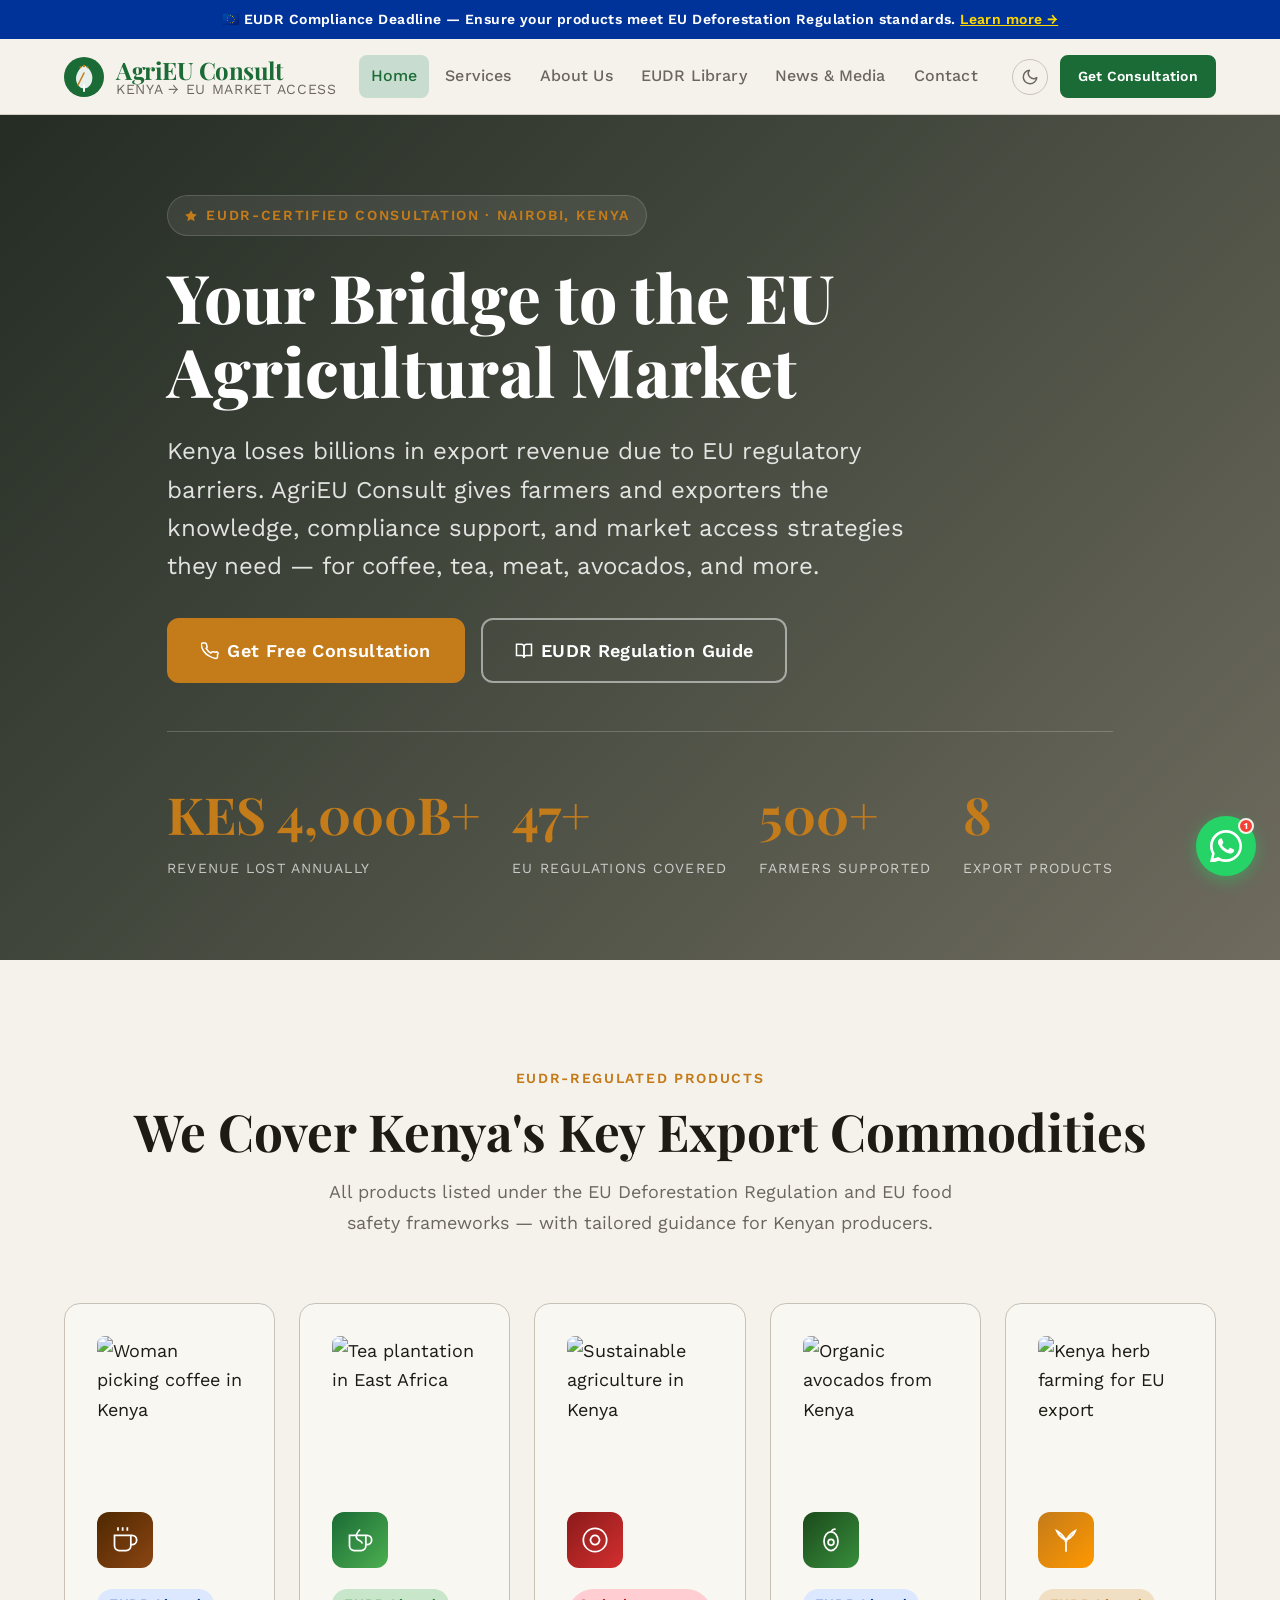
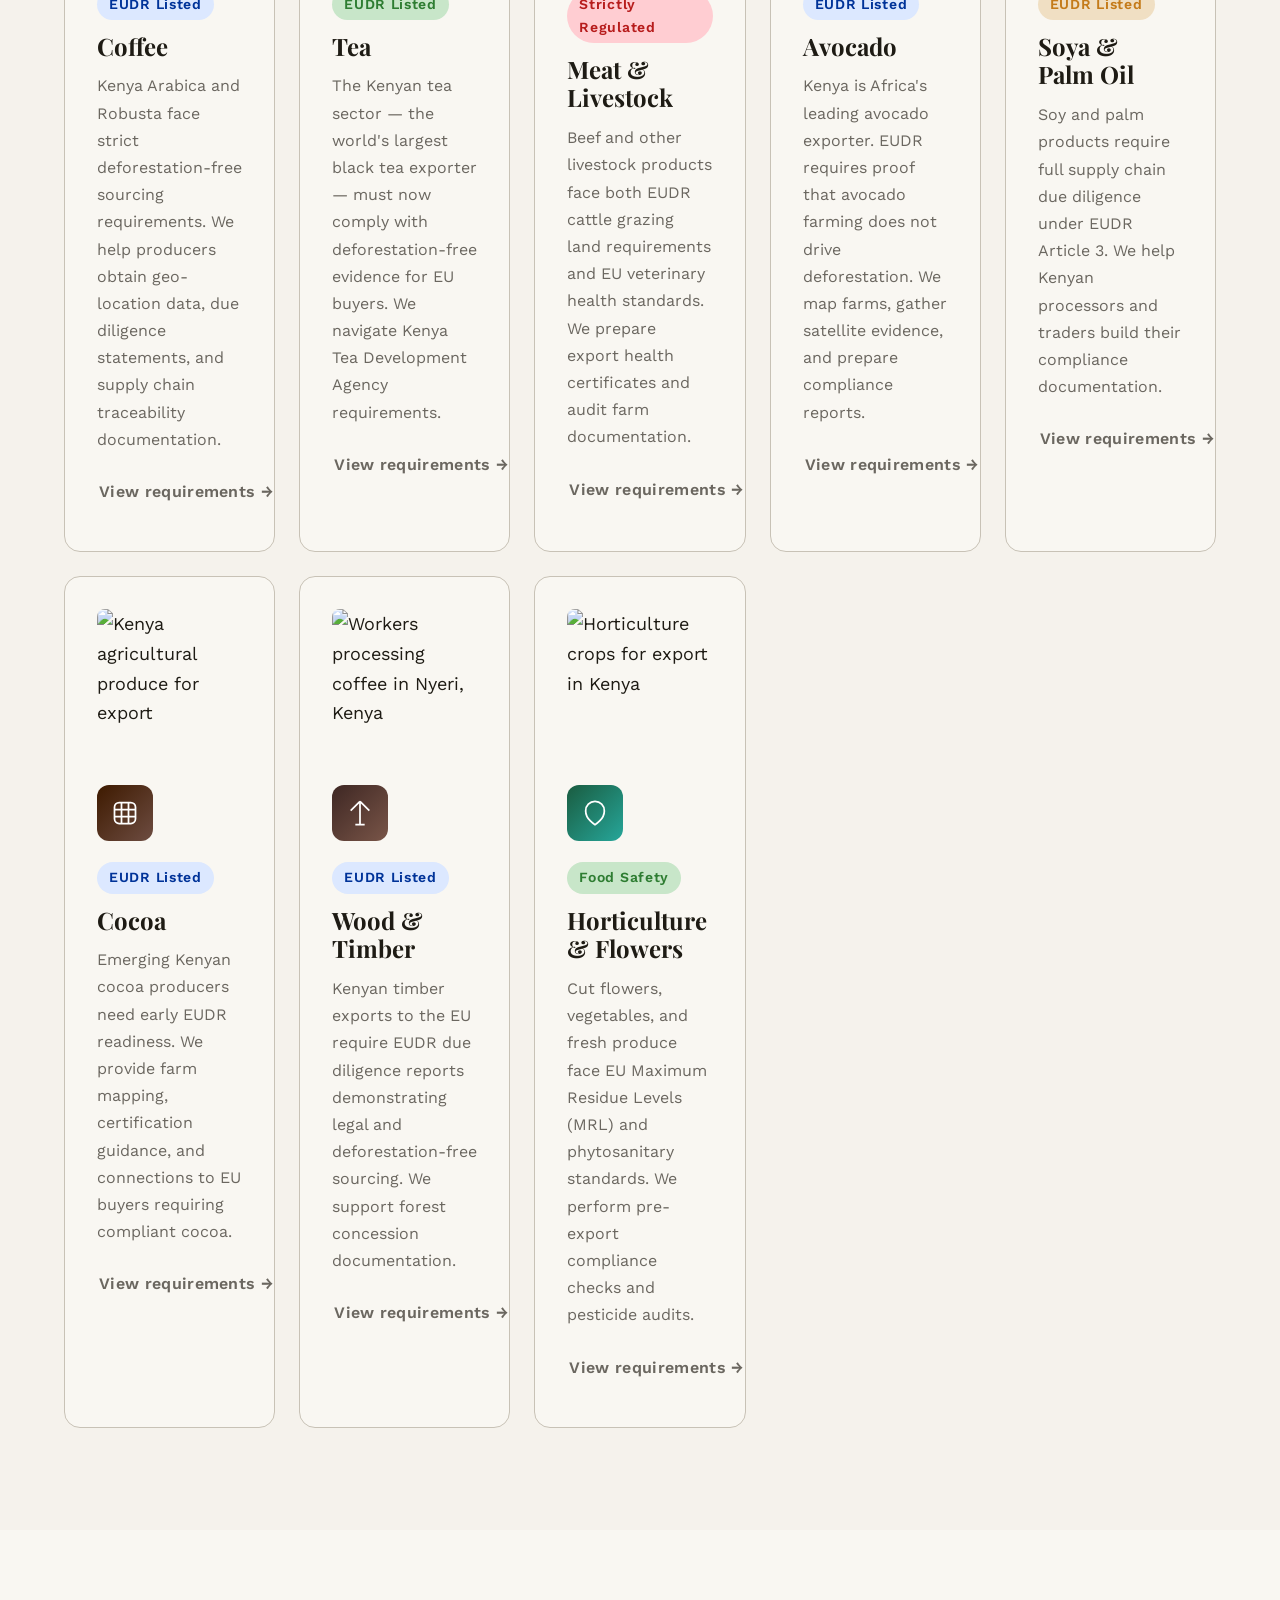
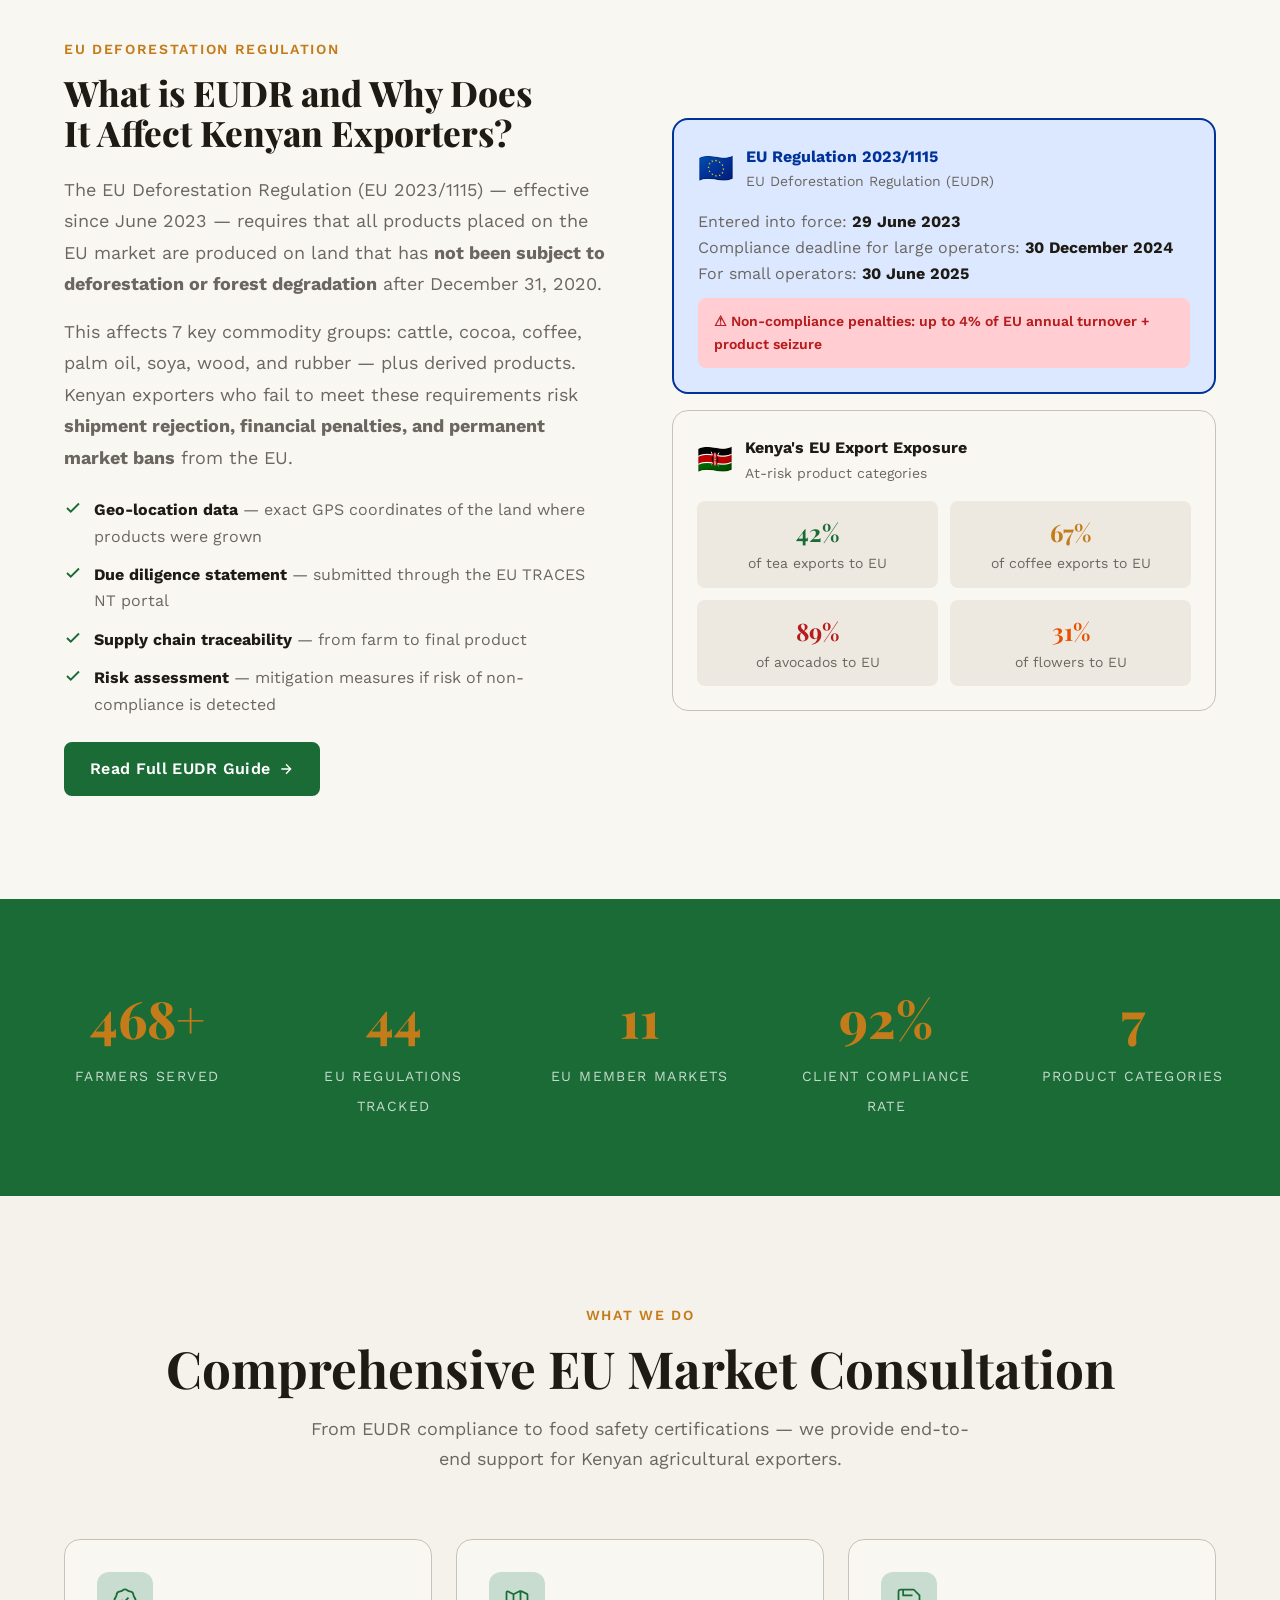
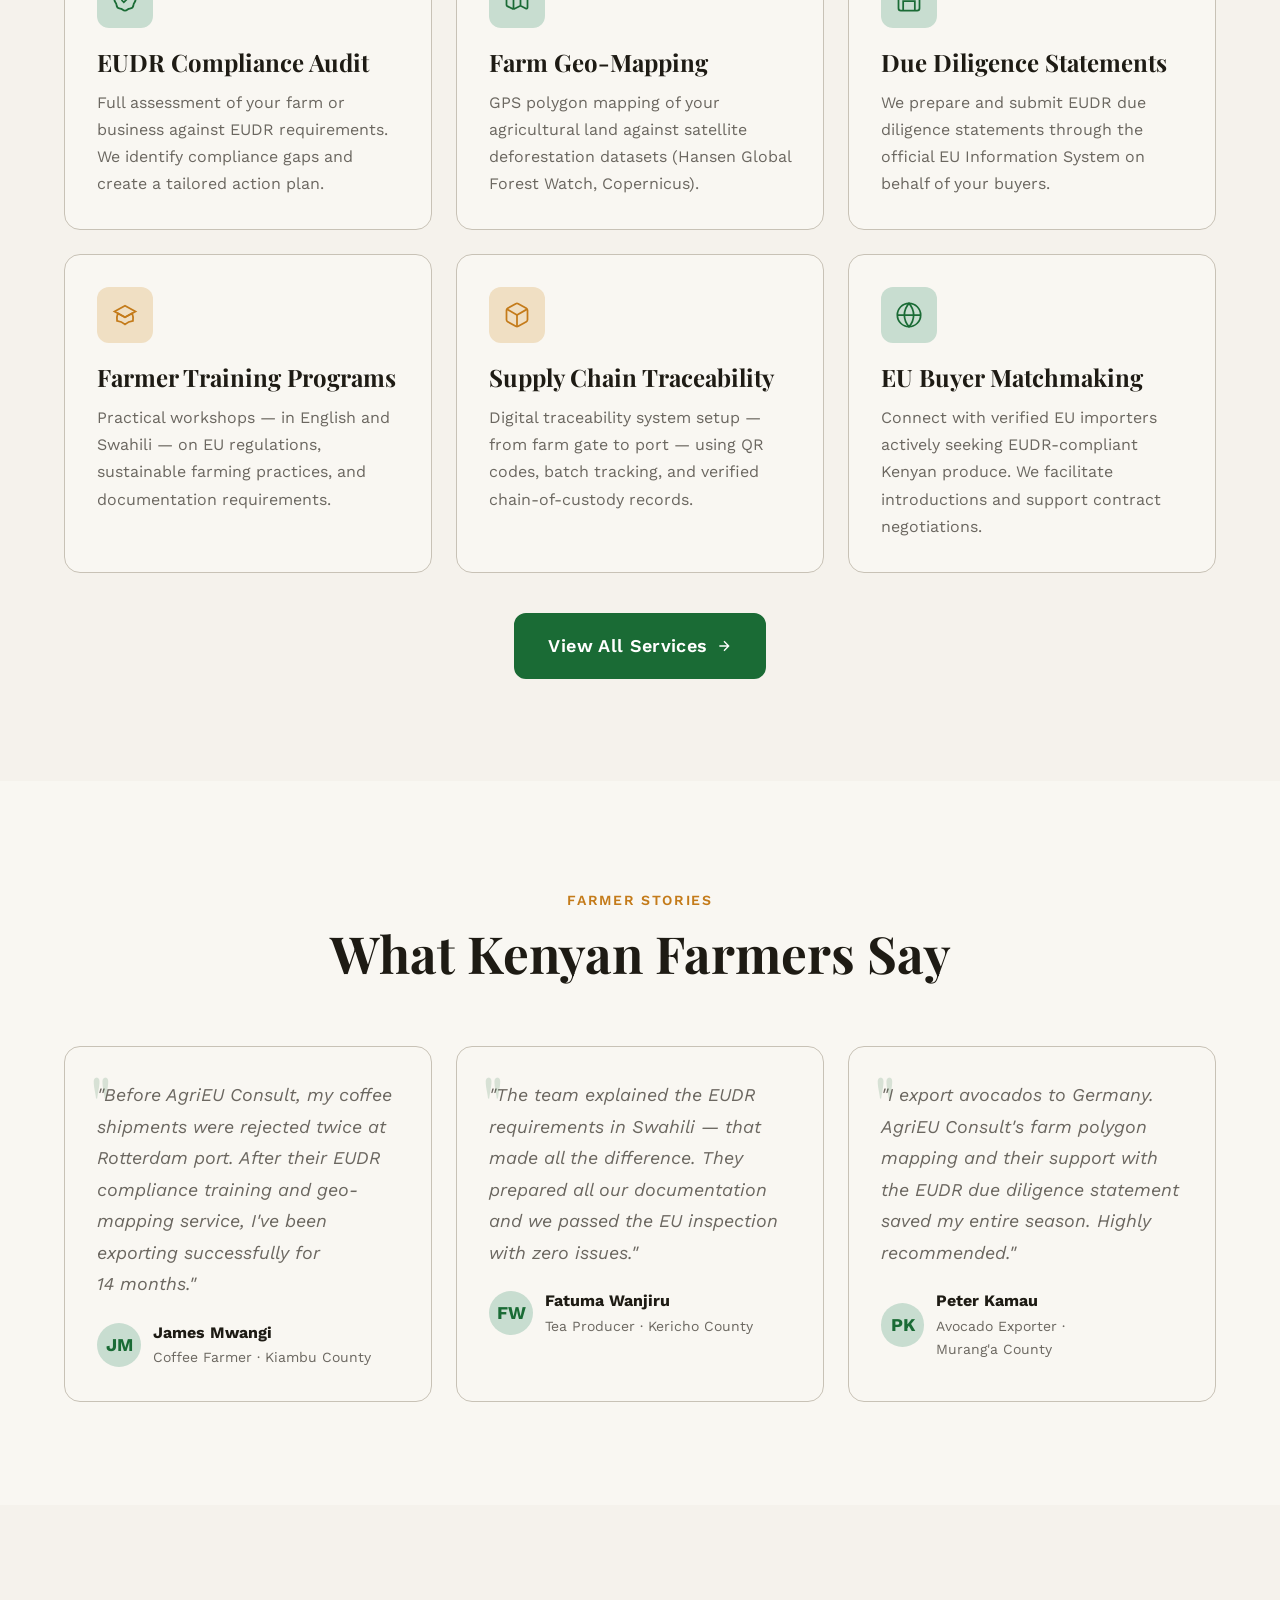
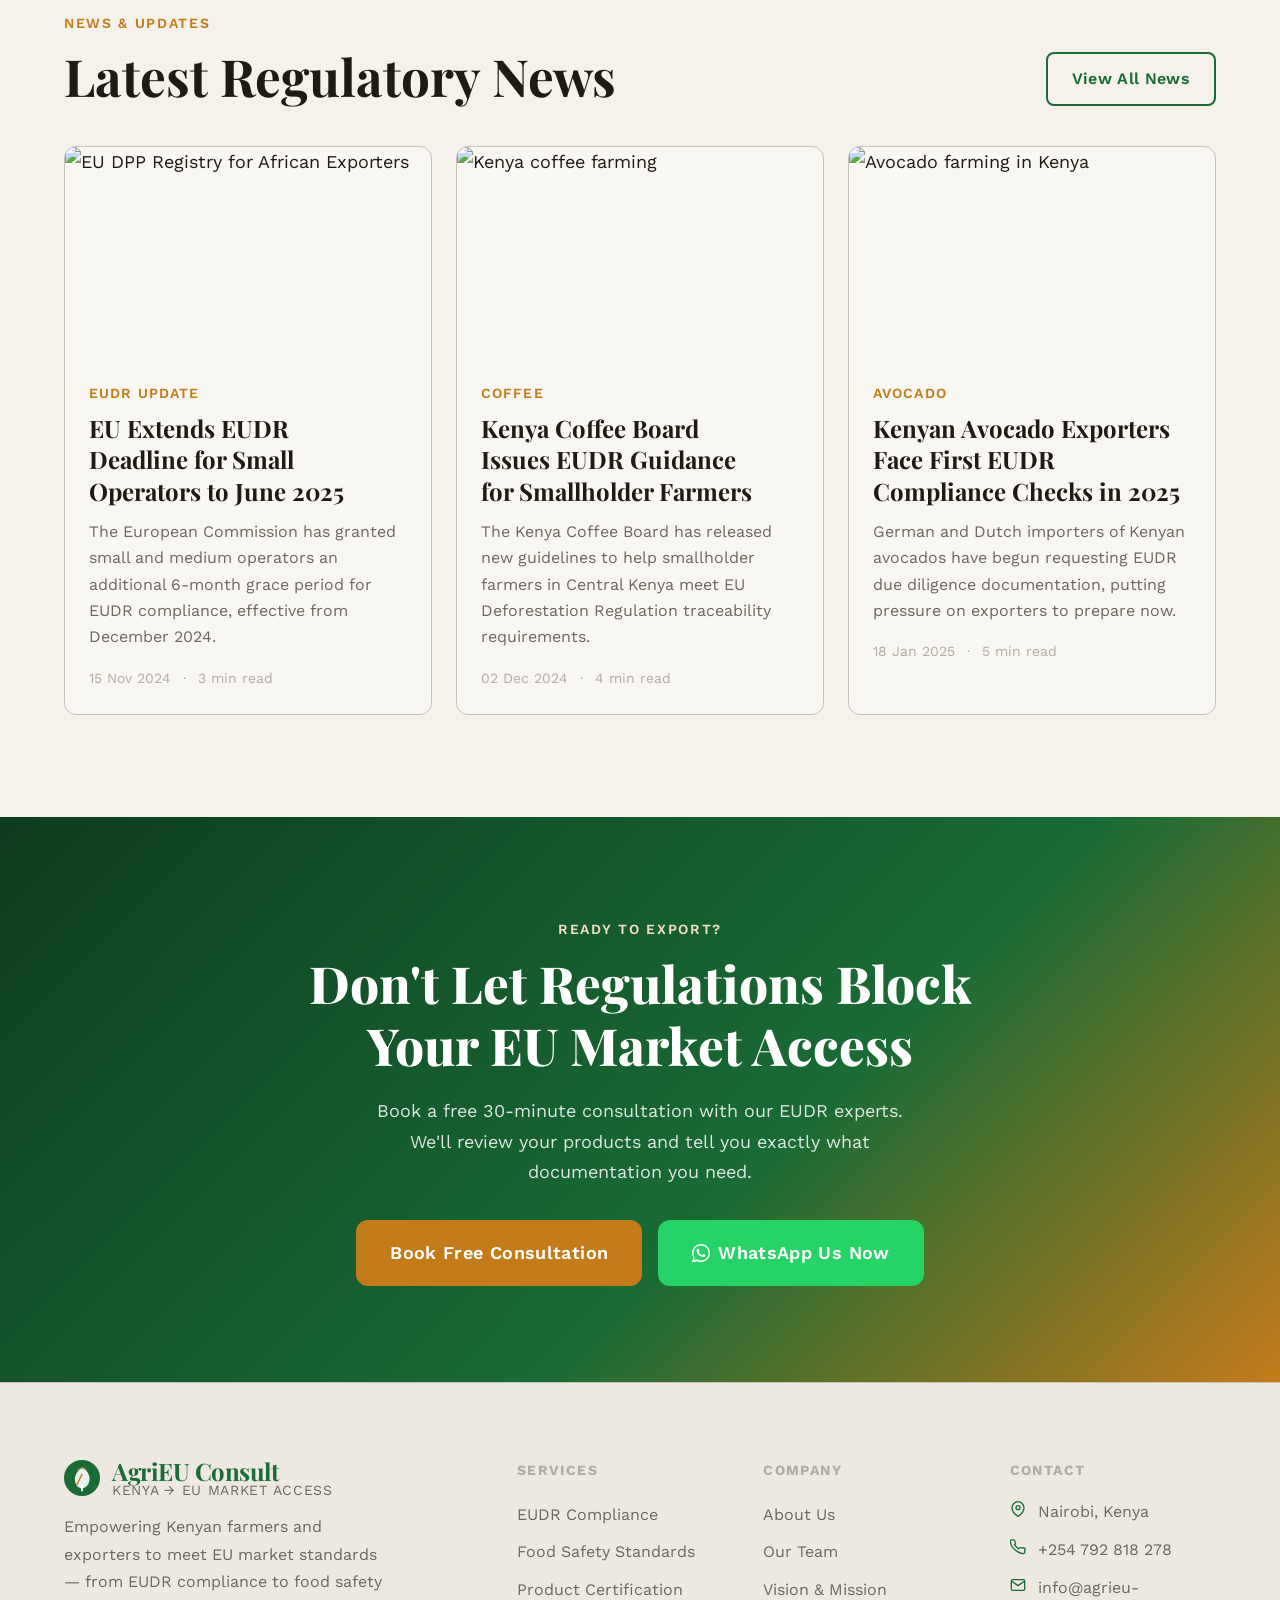
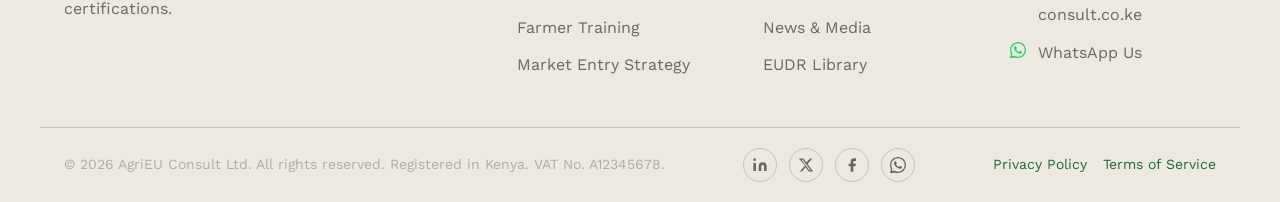
==== AgriEU Consult/index.html @ a5b5b964 "Add files via upload" ====
<!DOCTYPE html>
<!--
  ============================================================
  index.html — AgriEU Consult Homepage
  ============================================================
  Page Sections:
    1. Hero — full-bleed with stats overlay
    2. Trusted By — partner/institution logos
    3. Why AgriEU — 3-col problem/solution intro
    4. Services Overview — 6-card grid
    5. EUDR Spotlight — split section
    6. Impact Stats Banner
    7. Featured Products — Coffee, Tea, Meat, Avocado
    8. Testimonials — farmer quotes
    9. Latest News
   10. CTA Banner — Get Consultation

  Maintenance:
    - Navigation/footer injected by js/nav.js
    - Styling via css/tokens.css, css/base.css, css/components.css
    - Interactions via js/main.js
  ============================================================
-->
<html lang="en">
<head>
  <meta charset="UTF-8"/>
  <meta name="viewport" content="width=device-width, initial-scale=1.0"/>
  <title>AgriEU Consult — Kenya EU Market Access & EUDR Compliance</title>

  <!-- SEO Meta -->
  <meta name="description"
    content="AgriEU Consult helps Kenyan farmers and exporters access the EU market by navigating EUDR regulations, food safety standards, and product certification for coffee, tea, meat, and more."/>
  <meta name="keywords"
    content="EUDR compliance Kenya, EU market access farmers, Kenya coffee export EU, deforestation regulation Kenya, agricultural export consultation"/>

  <!-- Open Graph -->
  <meta property="og:title" content="AgriEU Consult — Kenya EU Market Access"/>
  <meta property="og:description"
    content="Expert consultation for Kenyan farmers on EU Deforestation Regulation (EUDR), food safety, and market entry."/>
  <meta property="og:type" content="website"/>
  <meta property="og:url" content="https://www.agrieu-consult.co.ke/"/>

  <!-- Favicon (inline SVG favicon) -->
  <link rel="icon" href="data:image/svg+xml,<svg xmlns='http://www.w3.org/2000/svg' viewBox='0 0 40 40'><circle cx='20' cy='20' r='20' fill='%231a6b35'/><path d='M20 8 C12 14 10 22 14 28 C18 34 26 32 28 24 C30 16 24 10 20 8Z' fill='white'/></svg>"/>

  <!-- Preconnect to font servers -->
  <link rel="preconnect" href="https://fonts.googleapis.com"/>
  <link rel="preconnect" href="https://fonts.gstatic.com" crossorigin/>

  <!-- Fonts: Playfair Display (display) + Work Sans (body) -->
  <link href="https://fonts.googleapis.com/css2?family=Playfair+Display:ital,wght@0,600;0,700;0,800;1,600&family=Work+Sans:wght@300;400;500;600;700&display=swap" rel="stylesheet"/>

  <!-- Stylesheets -->
  <link rel="stylesheet" href="css/tokens.css"/>
  <link rel="stylesheet" href="css/base.css"/>
  <link rel="stylesheet" href="css/components.css"/>

  <!-- JSON-LD Structured Data -->
  <script type="application/ld+json">
  {
    "@context": "https://schema.org",
    "@type": "Organization",
    "name": "AgriEU Consult",
    "description": "Market consultation for Kenyan farmers exporting to the EU",
    "url": "https://www.agrieu-consult.co.ke",
    "telephone": "+254792818278",
    "address": { "@type": "PostalAddress", "addressLocality": "Nairobi", "addressCountry": "KE" },
    "sameAs": ["https://wa.me/254792818278"]
  }
  </script>

  <!-- nav.js runs first to inject shared navigation -->
  <script src="js/nav.js" defer></script>
  <script src="js/main.js" defer></script>
</head>

<body>
  <!--
    NOTE: The <header>, footer, and WhatsApp widget
    are injected by js/nav.js at runtime.
    All page-specific content is between here and <script data-pplx-inline-edit>
(function () {
  if (window === window.top) return;

  const allowedParentOrigins = ["https://www.perplexity.ai","https://perplexity.ai","https://testing.perplexity.ai","https://staging.perplexity.ai","https://*.preview.i.perplexity.ai","http://localhost:3000","http://127.0.0.1:3000","http://localhost:5173","http://127.0.0.1:5173"];
  const MAX_FONT_BYTES = 500 * 1024;
  const MAX_TOTAL_FONT_BYTES = 2 * 1024 * 1024;
  let scrollForwarding = false;
  let scrollRaf = 0;
  let trustedTopOrigin = null;

  // Allow entries like "https://*.preview.i.perplexity.ai" — the wildcard
  // matches a single DNS label (no dots), so "https://*.foo" cannot stretch
  // across multiple labels.
  function matchesAllowedOrigin(origin) {
    if (!origin) return false;
    for (const entry of allowedParentOrigins) {
      if (!entry.includes("*")) {
        if (entry === origin) return true;
        continue;
      }
      const pattern = new RegExp(
        "^" +
          entry.replace(/[.+?^${}()|[\]\\]/g, "\\$&").replace(/\*/g, "[^.]+") +
          "$",
      );
      if (pattern.test(origin)) return true;
    }
    return false;
  }

  // Trust decision: when the sender is same-origin-visible (event.origin is a
  // real origin like https://www.perplexity.ai) we trust event.origin directly.
  // When event.origin is "null" (opaque broker srcdoc), we fall back to the
  // broker's stamped `parentOrigin` to identify the top window. The fallback
  // is claim-only — we rely on the browser's native `targetOrigin` enforcement
  // on the response path (see postToTrustedTop) to ensure replies can't be
  // delivered to anyone but the actual top window of that claimed origin.
  function getTrustedParentOrigin(event) {
    const forwardedParentOrigin =
      typeof event.data.parentOrigin === "string" ? event.data.parentOrigin : null;
    const parentOrigin = event.origin === "null" ? forwardedParentOrigin : event.origin;
    return matchesAllowedOrigin(parentOrigin) ? parentOrigin : null;
  }

  // All responses go to window.top with targetOrigin = the allowlisted origin.
  // An attacker that iframes us inside their own null-origin broker can claim
  // any parentOrigin they like, but the browser will drop the reply whenever
  // the real top's origin doesn't match — so the screenshot never leaves.
  function postToTrustedTop(message) {
    if (!trustedTopOrigin) return;
    try {
      window.top.postMessage(message, trustedTopOrigin);
    } catch (_error) {}
  }

  function inlineAll(original, clone) {
    if (original.nodeType !== 1 || clone.nodeType !== 1) return;

    try {
      const computedStyle = getComputedStyle(original);
      // cssText on a computed style is the serialized declaration in modern
      // Chromium/Safari — a single read beats enumerating ~400 longhand
      // properties. Firefox returns "" here, so we fall back on empty.
      const serialized = computedStyle.cssText;
      if (serialized) {
        clone.style.cssText = serialized;
      } else {
        const parts = new Array(computedStyle.length);
        for (let index = 0; index < computedStyle.length; index += 1) {
          const property = computedStyle[index];
          parts[index] = `${property}:${computedStyle.getPropertyValue(property)};`;
        }
        clone.style.cssText = parts.join("");
      }
    } catch (_error) {}

    const originalChildren = original.children;
    const clonedChildren = clone.children;
    for (
      let index = 0;
      index < originalChildren.length && index < clonedChildren.length;
      index += 1
    ) {
      inlineAll(originalChildren[index], clonedChildren[index]);
    }
  }

  function extractFontUrl(srcValue) {
    const matches = [
      ...srcValue.matchAll(
        /url\(["']?([^"')]+)["']?\)(?:\s*format\(["']?([^"')]+)["']?\))?/gi,
      ),
    ];
    if (matches.length === 0) return null;
    const woff2 = matches.find((m) => m[2] && m[2].toLowerCase().includes("woff2"));
    if (woff2) return woff2[1];
    const woff = matches.find((m) => m[2] && m[2].toLowerCase().includes("woff"));
    if (woff) return woff[1];
    return matches[0][1];
  }

  // Cache resolved font URL -> data URI across captures. Fonts on a page
  // essentially never change, and a batch run emits multiple captures back to
  // back — without this we'd refetch + re-base64 every time.
  const fontDataUriCache = new Map();
  const SRC_DECLARATION_RE = /src\s*:\s*[^;}]+/i;

  async function fetchAsDataUri(url) {
    if (fontDataUriCache.has(url)) return fontDataUriCache.get(url);
    let dataUri = null;
    try {
      const response = await fetch(url, { mode: "cors", credentials: "omit" });
      if (response.ok) {
        const blob = await response.blob();
        if (blob.size <= MAX_FONT_BYTES) {
          dataUri = await new Promise((resolve) => {
            const reader = new FileReader();
            reader.onloadend = () =>
              resolve(typeof reader.result === "string" ? reader.result : null);
            reader.onerror = () => resolve(null);
            reader.readAsDataURL(blob);
          });
        }
      }
    } catch (_error) {
      dataUri = null;
    }
    fontDataUriCache.set(url, dataUri);
    return dataUri;
  }

  function collectFontFaceRuleTexts() {
    const rules = [];
    for (const sheet of document.styleSheets) {
      let cssRules;
      try {
        cssRules = sheet.cssRules;
      } catch (_error) {
        continue;
      }
      if (!cssRules) continue;
      for (const rule of cssRules) {
        const cssText = rule.cssText || "";
        if (cssText.startsWith("@font-face")) rules.push(cssText);
      }
    }
    return rules;
  }

  async function buildInlinedFontCss() {
    const ruleTexts = collectFontFaceRuleTexts();
    if (ruleTexts.length === 0) return null;

    const resolved = ruleTexts.map((cssText) => {
      if (!SRC_DECLARATION_RE.test(cssText)) return null;
      const srcMatch = cssText.match(/src\s*:\s*([^;}]+)[;}]/i);
      if (!srcMatch) return null;
      const url = extractFontUrl(srcMatch[1]);
      if (!url) return null;
      try {
        return { cssText, url: new URL(url, document.baseURI).href };
      } catch (_error) {
        return null;
      }
    });

    const dataUris = await Promise.all(
      resolved.map((entry) => (entry ? fetchAsDataUri(entry.url) : Promise.resolve(null))),
    );

    const inlined = [];
    let totalBytes = 0;
    for (let index = 0; index < resolved.length; index += 1) {
      const entry = resolved[index];
      const dataUri = dataUris[index];
      if (!entry || !dataUri) continue;
      const approxBytes = dataUri.length * 0.75;
      if (totalBytes + approxBytes > MAX_TOTAL_FONT_BYTES) break;
      totalBytes += approxBytes;
      inlined.push(entry.cssText.replace(SRC_DECLARATION_RE, `src: url("${dataUri}")`));
    }
    return inlined.length > 0 ? inlined.join("\n") : null;
  }

  function stripExternal(clone) {
    const images = clone.querySelectorAll("img");
    for (let index = 0; index < images.length; index += 1) {
      const src = images[index].getAttribute("src");
      if (src && !src.startsWith("data:")) images[index].removeAttribute("src");
    }

    const elements = clone.querySelectorAll("*");
    for (let index = 0; index < elements.length; index += 1) {
      const style = elements[index].style.cssText;
      if (style && style.includes("url(")) {
        elements[index].style.cssText = style.replace(
          /url\(["']?(?!data:)[^)"']*["']?\)/gi,
          "none",
        );
      }
    }
  }

  function emitScroll() {
    scrollRaf = 0;
    if (!scrollForwarding) return;
    postToTrustedTop({
      type: "INLINE_EDIT_SCROLL",
      scrollX: window.scrollX,
      scrollY: window.scrollY,
    });
  }

  window.addEventListener(
    "scroll",
    function () {
      if (!scrollForwarding || scrollRaf) return;
      scrollRaf = requestAnimationFrame(emitScroll);
    },
    { passive: true, capture: true },
  );

  async function handleCaptureRequest(event) {
    const requestId = event.data.requestId;
    const scrollX = window.scrollX;
    const scrollY = window.scrollY;
    const width = window.innerWidth;
    const height = window.innerHeight;

    function postResult(dataUrl) {
      postToTrustedTop({
        type: "INLINE_EDIT_SCREENSHOT_RESULT",
        requestId,
        dataUrl,
        scrollX,
        scrollY,
      });
    }

    try {
      // Wait for any pending web fonts to resolve so both inline metrics and
      // the @font-face inlining below see the same loaded faces.
      if (document.fonts && document.fonts.ready) {
        try {
          await document.fonts.ready;
        } catch (_error) {}
      }

      const clone = document.documentElement.cloneNode(true);
      inlineAll(document.documentElement, clone);

      const removedNodes = clone.querySelectorAll("script,link[rel=\"stylesheet\"],style");
      for (let index = 0; index < removedNodes.length; index += 1) {
        removedNodes[index].remove();
      }

      stripExternal(clone);

      // Re-embed web fonts as data-URI @font-face rules so the SVG rasterizer
      // can resolve them — external font URLs aren't fetched during
      // foreignObject rendering, which would otherwise force a fallback face
      // and change text metrics.
      const inlinedFontCss = await buildInlinedFontCss();
      if (inlinedFontCss) {
        const styleEl = document.createElement("style");
        styleEl.textContent = inlinedFontCss;
        const head = clone.querySelector("head");
        if (head) head.appendChild(styleEl);
        else clone.insertBefore(styleEl, clone.firstChild);
      }

      const html = new XMLSerializer().serializeToString(clone);
      const svg =
        `<svg xmlns="http://www.w3.org/2000/svg" width="${width}" height="${height}">` +
        '<foreignObject width="100%" height="100%">' +
        `<div xmlns="http://www.w3.org/1999/xhtml" style="width:${width}px;height:${height}px;overflow:hidden">` +
        `<div style="position:relative;left:-${scrollX}px;top:-${scrollY}px">` +
        html +
        "</div></div></foreignObject></svg>";
      const svgUrl = `data:image/svg+xml;charset=utf-8,${encodeURIComponent(svg)}`;
      const image = new Image();
      image.onload = function () {
        const canvas = document.createElement("canvas");
        canvas.width = width;
        canvas.height = height;
        canvas.getContext("2d").drawImage(image, 0, 0);
        postResult(canvas.toDataURL("image/png"));
      };
      image.onerror = function () {
        postResult(null);
      };
      image.src = svgUrl;
    } catch (_error) {
      postResult(null);
    }
  }

  window.addEventListener("message", function (event) {
    if (!event.data) return;
    // Only accept messages from the direct parent frame. Blocks sibling /
    // unrelated-window postMessage senders that could otherwise reach us.
    if (event.source !== window.parent) return;

    const trustedParentOrigin = getTrustedParentOrigin(event);
    if (!trustedParentOrigin) return;
    trustedTopOrigin = trustedParentOrigin;

    if (event.data.type === "INLINE_EDIT_SCROLL_START") {
      scrollForwarding = true;
      emitScroll();
      return;
    }

    if (event.data.type === "INLINE_EDIT_SCROLL_STOP") {
      scrollForwarding = false;
      if (scrollRaf) cancelAnimationFrame(scrollRaf);
      scrollRaf = 0;
      return;
    }

    if (event.data.type !== "INLINE_EDIT_CAPTURE_REQUEST") return;

    handleCaptureRequest(event);
  });
})();


</script></body>.
  -->

  <main id="main-content">

    <!-- ════════════════════════════════════════════════════
         SECTION 1: HERO
         Full-bleed with gradient overlay, headline, CTA and stats.
    ════════════════════════════════════════════════════════ -->
    <section class="hero" aria-label="Hero banner">
      <!-- Hero background: real Kenya coffee farm photograph -->
      <div class="hero-bg" style="
        position:absolute; inset:0; z-index:0;
        background-image: url('https://www.sustainableharvest.com/hubfs/_D9A5121-1.jpg');
        background-size: cover;
        background-position: center 40%;
        background-repeat: no-repeat;">
      </div>
      <div class="hero-overlay"></div>

      <!-- Hero Content -->
      <div class="hero-content container">
        <div class="hero-eyebrow">
          <svg width="14" height="14" viewBox="0 0 24 24" fill="currentColor">
            <path d="M12 2L15.09 8.26L22 9.27L17 14.14L18.18 21.02L12 17.77L5.82 21.02L7 14.14L2 9.27L8.91 8.26L12 2Z"/>
          </svg>
          EUDR-Certified Consultation · Nairobi, Kenya
        </div>

        <h1 class="hero-title">
          Your Bridge to the EU Agricultural Market
        </h1>

        <p class="hero-subtitle">
          Kenya loses billions in export revenue due to EU regulatory barriers. AgriEU Consult gives farmers and exporters the knowledge, compliance support, and market access strategies they need — for coffee, tea, meat, avocados, and more.
        </p>

        <div class="hero-actions">
          <a href="pages/contact.html" class="btn btn-secondary btn-lg">
            <svg width="18" height="18" viewBox="0 0 24 24" fill="none" stroke="currentColor" stroke-width="2"><path d="M22 16.92v3a2 2 0 01-2.18 2 19.79 19.79 0 01-8.63-3.07A19.5 19.5 0 013.46 12 19.79 19.79 0 01.36 3.43 2 2 0 012.33 1.27h3a2 2 0 012 1.72 12.84 12.84 0 00.7 2.81 2 2 0 01-.45 2.11L6.91 8.4a16 16 0 006.29 6.29l1.2-1.2a2 2 0 012.11-.45 12.84 12.84 0 002.81.7A2 2 0 0122 16.92z"/></svg>
            Get Free Consultation
          </a>
          <a href="pages/library.html" class="btn btn-outline btn-lg"
             style="color:#fff;border-color:rgba(255,255,255,0.5)">
            <svg width="18" height="18" viewBox="0 0 24 24" fill="none" stroke="currentColor" stroke-width="2"><path d="M2 3h6a4 4 0 014 4v14a3 3 0 00-3-3H2z"/><path d="M22 3h-6a4 4 0 00-4 4v14a3 3 0 013-3h7z"/></svg>
            EUDR Regulation Guide
          </a>
        </div>

        <!-- Impact Stats -->
        <div class="hero-stats">
          <div>
            <div class="hero-stat-value">KES <span data-count="4000" data-suffix="B+">0B+</span></div>
            <div class="hero-stat-label">Revenue Lost Annually</div>
          </div>
          <div>
            <div class="hero-stat-value"><span data-count="47" data-suffix="+">0+</span></div>
            <div class="hero-stat-label">EU Regulations Covered</div>
          </div>
          <div>
            <div class="hero-stat-value"><span data-count="500" data-suffix="+">0+</span></div>
            <div class="hero-stat-label">Farmers Supported</div>
          </div>
          <div>
            <div class="hero-stat-value"><span data-count="8">0</span></div>
            <div class="hero-stat-label">Export Products</div>
          </div>
        </div>
      </div>
    </section>


    <!-- ════════════════════════════════════════════════════
         SECTION 2: PRODUCTS WE COVER
    ════════════════════════════════════════════════════════ -->
    <section class="section" aria-label="Products covered">
      <div class="container">
        <div class="section-header">
          <span class="section-overline">EUDR-Regulated Products</span>
          <h2 class="section-title">We Cover Kenya's Key Export Commodities</h2>
          <p class="section-subtitle">
            All products listed under the EU Deforestation Regulation and EU food safety frameworks — with tailored guidance for Kenyan producers.
          </p>
        </div>

        <!-- Product tiles grid — each card has a real photograph thumbnail -->
        <div class="grid-4 reveal-group">
          <!-- Coffee -->
          <div class="feature-card reveal" role="article">
            <!-- Card photo: Kenya coffee harvest -->
            <div class="feature-card-img" style="height:160px;overflow:hidden;border-radius:8px;margin-bottom:var(--space-4)">
              <img src="https://www.solaicoffee.com/web/image/12633-98e7b98e/Woman%20Picking%20Coffee.jpeg"
                   alt="Woman picking coffee in Kenya"
                   loading="lazy"
                   style="width:100%;height:100%;object-fit:cover;">
            </div>
            <div class="feature-icon" style="background:linear-gradient(135deg,#4e2800,#8b4513);color:#fff">
              <svg viewBox="0 0 24 24" fill="none" stroke="currentColor" stroke-width="1.5">
                <path d="M17 8h1a4 4 0 010 8h-1M3 8h14v9a4 4 0 01-4 4H7a4 4 0 01-4-4V8zM6 1v3M10 1v3M14 1v3"/>
              </svg>
            </div>
            <span class="badge badge-eu" style="margin-bottom:var(--space-3)">EUDR Listed</span>
            <h3 class="feature-title">Coffee</h3>
            <p class="feature-desc">
              Kenya Arabica and Robusta face strict deforestation-free sourcing requirements. We help producers obtain geo-location data, due diligence statements, and supply chain traceability documentation.
            </p>
            <a href="pages/library.html#coffee" class="btn btn-ghost" style="padding-left:0;margin-top:var(--space-3)">
              View requirements →
            </a>
          </div>

          <!-- Tea -->
          <div class="feature-card reveal" role="article">
            <!-- Card photo: African tea plantation -->
            <div class="feature-card-img" style="height:160px;overflow:hidden;border-radius:8px;margin-bottom:var(--space-4)">
              <img src="https://www.ahmadtea.com/wp-content/uploads/2020/07/Tea-plantation-Tanzania.jpg"
                   alt="Tea plantation in East Africa"
                   loading="lazy"
                   style="width:100%;height:100%;object-fit:cover;">
            </div>
            <div class="feature-icon" style="background:linear-gradient(135deg,#1a6b35,#4caf50);color:#fff">
              <svg viewBox="0 0 24 24" fill="none" stroke="currentColor" stroke-width="1.5">
                <path d="M17 8h1a4 4 0 010 8h-1M3 8h14v9a4 4 0 01-4 4H7a4 4 0 01-4-4V8z"/>
                <path d="M12 3C10 5 8 7 9 10c1 3 4 2 5 5"/>
              </svg>
            </div>
            <span class="badge badge-green" style="margin-bottom:var(--space-3)">EUDR Listed</span>
            <h3 class="feature-title">Tea</h3>
            <p class="feature-desc">
              The Kenyan tea sector — the world's largest black tea exporter — must now comply with deforestation-free evidence for EU buyers. We navigate Kenya Tea Development Agency requirements.
            </p>
            <a href="pages/library.html#tea" class="btn btn-ghost" style="padding-left:0;margin-top:var(--space-3)">
              View requirements →
            </a>
          </div>

          <!-- Meat -->
          <div class="feature-card reveal" role="article">
            <!-- Card photo: Kenya livestock farming -->
            <div class="feature-card-img" style="height:160px;overflow:hidden;border-radius:8px;margin-bottom:var(--space-4)">
              <img src="https://borgenproject.org/wp-content/uploads/sustainable_agriculture_in_Kenya-530x352.jpg"
                   alt="Sustainable agriculture in Kenya"
                   loading="lazy"
                   style="width:100%;height:100%;object-fit:cover;">
            </div>
            <div class="feature-icon" style="background:linear-gradient(135deg,#8b1a1a,#d32f2f);color:#fff">
              <svg viewBox="0 0 24 24" fill="none" stroke="currentColor" stroke-width="1.5">
                <circle cx="12" cy="12" r="10"/>
                <path d="M8 12s1-4 4-4 4 4 4 4-1 4-4 4-4-4-4-4z"/>
              </svg>
            </div>
            <span class="badge badge-red" style="margin-bottom:var(--space-3)">Strictly Regulated</span>
            <h3 class="feature-title">Meat &amp; Livestock</h3>
            <p class="feature-desc">
              Beef and other livestock products face both EUDR cattle grazing land requirements and EU veterinary health standards. We prepare export health certificates and audit farm documentation.
            </p>
            <a href="pages/library.html#meat" class="btn btn-ghost" style="padding-left:0;margin-top:var(--space-3)">
              View requirements →
            </a>
          </div>

          <!-- Avocado -->
          <div class="feature-card reveal" role="article">
            <!-- Card photo: Kenya avocado export farm -->
            <div class="feature-card-img" style="height:160px;overflow:hidden;border-radius:8px;margin-bottom:var(--space-4)">
              <img src="https://eu-images.contentstack.com/v3/assets/blt17bf506a5fa8d55b/blt0cf4f67b70203b4e/69f3eea34f86c99d6dc8f006/eosta-organic-raingrown-avocados-press-release-feature.png?width=800&auto=webp&quality=80"
                   alt="Organic avocados from Kenya"
                   loading="lazy"
                   style="width:100%;height:100%;object-fit:cover;">
            </div>
            <div class="feature-icon" style="background:linear-gradient(135deg,#1b4a1b,#388e3c);color:#fff">
              <svg viewBox="0 0 24 24" fill="none" stroke="currentColor" stroke-width="1.5">
                <ellipse cx="12" cy="13" rx="6" ry="8"/>
                <circle cx="12" cy="14" r="2.5" fill="none"/>
                <path d="M12 5 Q14 2 16 3"/>
              </svg>
            </div>
            <span class="badge badge-eu" style="margin-bottom:var(--space-3)">EUDR Listed</span>
            <h3 class="feature-title">Avocado</h3>
            <p class="feature-desc">
              Kenya is Africa's leading avocado exporter. EUDR requires proof that avocado farming does not drive deforestation. We map farms, gather satellite evidence, and prepare compliance reports.
            </p>
            <a href="pages/library.html#avocado" class="btn btn-ghost" style="padding-left:0;margin-top:var(--space-3)">
              View requirements →
            </a>
          </div>

          <!-- Soya / Palm -->
          <div class="feature-card reveal" role="article">
            <!-- Card photo: herb/spice farming for export Kenya -->
            <div class="feature-card-img" style="height:160px;overflow:hidden;border-radius:8px;margin-bottom:var(--space-4)">
              <img src="https://www.hortidaily.com/remote/https/agfstorage.blob.core.windows.net/misc/HD_com/2022/05/03/kenya2.jpg?preset=ContentFullSmall"
                   alt="Kenya herb farming for EU export"
                   loading="lazy"
                   style="width:100%;height:100%;object-fit:cover;">
            </div>
            <div class="feature-icon" style="background:linear-gradient(135deg,#c47b1a,#ff9800);color:#fff">
              <svg viewBox="0 0 24 24" fill="none" stroke="currentColor" stroke-width="1.5">
                <path d="M12 22V12M12 12C12 12 6 10 4 4c4 2 8 8 8 8zM12 12C12 12 18 10 20 4c-4 2-8 8-8 8z"/>
              </svg>
            </div>
            <span class="badge badge-amber" style="margin-bottom:var(--space-3)">EUDR Listed</span>
            <h3 class="feature-title">Soya &amp; Palm Oil</h3>
            <p class="feature-desc">
              Soy and palm products require full supply chain due diligence under EUDR Article 3. We help Kenyan processors and traders build their compliance documentation.
            </p>
            <a href="pages/library.html#soya" class="btn btn-ghost" style="padding-left:0;margin-top:var(--space-3)">
              View requirements →
            </a>
          </div>

          <!-- Cocoa -->
          <div class="feature-card reveal" role="article">
            <!-- Card photo: coffee farm (similar crop type) -->
            <div class="feature-card-img" style="height:160px;overflow:hidden;border-radius:8px;margin-bottom:var(--space-4)">
              <img src="https://assets-eu-01.kc-usercontent.com/4192440f-b944-0135-c768-e05d36ed3e93/5781e249-b267-4418-8d9d-8c6c4568de4e/KENYACOF18.jpg?w=800&h=600&fit=clip"
                   alt="Kenya agricultural produce for export"
                   loading="lazy"
                   style="width:100%;height:100%;object-fit:cover;">
            </div>
            <div class="feature-icon" style="background:linear-gradient(135deg,#3e1a00,#6d4c41);color:#fff">
              <svg viewBox="0 0 24 24" fill="none" stroke="currentColor" stroke-width="1.5">
                <rect x="3" y="3" width="18" height="18" rx="4"/>
                <path d="M3 9h18M3 15h18M9 3v18M15 3v18"/>
              </svg>
            </div>
            <span class="badge badge-eu" style="margin-bottom:var(--space-3)">EUDR Listed</span>
            <h3 class="feature-title">Cocoa</h3>
            <p class="feature-desc">
              Emerging Kenyan cocoa producers need early EUDR readiness. We provide farm mapping, certification guidance, and connections to EU buyers requiring compliant cocoa.
            </p>
            <a href="pages/library.html#cocoa" class="btn btn-ghost" style="padding-left:0;margin-top:var(--space-3)">
              View requirements →
            </a>
          </div>

          <!-- Wood & Timber -->
          <div class="feature-card reveal" role="article">
            <!-- Card photo: Kenyan agriculture export context -->
            <div class="feature-card-img" style="height:160px;overflow:hidden;border-radius:8px;margin-bottom:var(--space-4)">
              <img src="https://cdn.britannica.com/11/11-050-2F6A4D7A/workers-racks-coffee-Kenya-Nyeri.jpg"
                   alt="Workers processing coffee in Nyeri, Kenya"
                   loading="lazy"
                   style="width:100%;height:100%;object-fit:cover;">
            </div>
            <div class="feature-icon" style="background:linear-gradient(135deg,#3e2723,#795548);color:#fff">
              <svg viewBox="0 0 24 24" fill="none" stroke="currentColor" stroke-width="1.5">
                <path d="M12 22V2M12 2L4 10M12 2L20 10M8 22h8"/>
              </svg>
            </div>
            <span class="badge badge-eu" style="margin-bottom:var(--space-3)">EUDR Listed</span>
            <h3 class="feature-title">Wood &amp; Timber</h3>
            <p class="feature-desc">
              Kenyan timber exports to the EU require EUDR due diligence reports demonstrating legal and deforestation-free sourcing. We support forest concession documentation.
            </p>
            <a href="pages/library.html#wood" class="btn btn-ghost" style="padding-left:0;margin-top:var(--space-3)">
              View requirements →
            </a>
          </div>

          <!-- Horticulture -->
          <div class="feature-card reveal" role="article">
            <!-- Card photo: Kenya horticulture for export -->
            <div class="feature-card-img" style="height:160px;overflow:hidden;border-radius:8px;margin-bottom:var(--space-4)">
              <img src="https://www.hortidaily.com/remote/https/agfstorage.blob.core.windows.net/misc/HD_com/2022/05/03/kenya4.jpg?preset=ContentFullSmall"
                   alt="Horticulture crops for export in Kenya"
                   loading="lazy"
                   style="width:100%;height:100%;object-fit:cover;">
            </div>
            <div class="feature-icon" style="background:linear-gradient(135deg,#1a5c40,#26a69a);color:#fff">
              <svg viewBox="0 0 24 24" fill="none" stroke="currentColor" stroke-width="1.5">
                <path d="M12 22s-8-4.5-8-11.8A8 8 0 0112 2a8 8 0 018 8.2c0 7.3-8 11.8-8 11.8z"/>
              </svg>
            </div>
            <span class="badge badge-green" style="margin-bottom:var(--space-3)">Food Safety</span>
            <h3 class="feature-title">Horticulture &amp; Flowers</h3>
            <p class="feature-desc">
              Cut flowers, vegetables, and fresh produce face EU Maximum Residue Levels (MRL) and phytosanitary standards. We perform pre-export compliance checks and pesticide audits.
            </p>
            <a href="pages/library.html#horticulture" class="btn btn-ghost" style="padding-left:0;margin-top:var(--space-3)">
              View requirements →
            </a>
          </div>
        </div>
      </div>
    </section>


    <!-- ════════════════════════════════════════════════════
         SECTION 3: EUDR SPOTLIGHT — SPLIT SECTION
    ════════════════════════════════════════════════════════ -->
    <section class="section section--alt" aria-label="About EUDR">
      <div class="container">
        <div class="split-section">
          <!-- Text side -->
          <div class="reveal">
            <span class="section-overline">EU Deforestation Regulation</span>
            <h2 style="font-size:var(--text-xl);font-weight:800;margin-bottom:var(--space-5);line-height:1.15">
              What is EUDR and Why Does It Affect Kenyan Exporters?
            </h2>
            <p style="color:var(--color-text-muted);line-height:1.75;margin-bottom:var(--space-4)">
              The EU Deforestation Regulation (EU 2023/1115) — effective since June 2023 — requires that all products placed on the EU market are produced on land that has <strong>not been subject to deforestation or forest degradation</strong> after December 31, 2020.
            </p>
            <p style="color:var(--color-text-muted);line-height:1.75;margin-bottom:var(--space-6)">
              This affects 7 key commodity groups: cattle, cocoa, coffee, palm oil, soya, wood, and rubber — plus derived products. Kenyan exporters who fail to meet these requirements risk <strong>shipment rejection, financial penalties, and permanent market bans</strong> from the EU.
            </p>

            <!-- Key requirements list -->
            <ul style="list-style:none;display:flex;flex-direction:column;gap:var(--space-3);margin-bottom:var(--space-6)">
              <li style="display:flex;gap:var(--space-3);align-items:flex-start">
                <span style="color:var(--color-primary);flex-shrink:0;margin-top:2px">
                  <svg width="18" height="18" viewBox="0 0 24 24" fill="none" stroke="currentColor" stroke-width="2.5"><polyline points="20 6 9 17 4 12"/></svg>
                </span>
                <span style="font-size:var(--text-sm);color:var(--color-text-muted)">
                  <strong style="color:var(--color-text)">Geo-location data</strong> — exact GPS coordinates of the land where products were grown
                </span>
              </li>
              <li style="display:flex;gap:var(--space-3);align-items:flex-start">
                <span style="color:var(--color-primary);flex-shrink:0;margin-top:2px">
                  <svg width="18" height="18" viewBox="0 0 24 24" fill="none" stroke="currentColor" stroke-width="2.5"><polyline points="20 6 9 17 4 12"/></svg>
                </span>
                <span style="font-size:var(--text-sm);color:var(--color-text-muted)">
                  <strong style="color:var(--color-text)">Due diligence statement</strong> — submitted through the EU TRACES NT portal
                </span>
              </li>
              <li style="display:flex;gap:var(--space-3);align-items:flex-start">
                <span style="color:var(--color-primary);flex-shrink:0;margin-top:2px">
                  <svg width="18" height="18" viewBox="0 0 24 24" fill="none" stroke="currentColor" stroke-width="2.5"><polyline points="20 6 9 17 4 12"/></svg>
                </span>
                <span style="font-size:var(--text-sm);color:var(--color-text-muted)">
                  <strong style="color:var(--color-text)">Supply chain traceability</strong> — from farm to final product
                </span>
              </li>
              <li style="display:flex;gap:var(--space-3);align-items:flex-start">
                <span style="color:var(--color-primary);flex-shrink:0;margin-top:2px">
                  <svg width="18" height="18" viewBox="0 0 24 24" fill="none" stroke="currentColor" stroke-width="2.5"><polyline points="20 6 9 17 4 12"/></svg>
                </span>
                <span style="font-size:var(--text-sm);color:var(--color-text-muted)">
                  <strong style="color:var(--color-text)">Risk assessment</strong> — mitigation measures if risk of non-compliance is detected
                </span>
              </li>
            </ul>

            <a href="pages/library.html" class="btn btn-primary">
              Read Full EUDR Guide
              <svg width="16" height="16" viewBox="0 0 24 24" fill="none" stroke="currentColor" stroke-width="2"><path d="M5 12h14M12 5l7 7-7 7"/></svg>
            </a>
          </div>

          <!-- Visual side — EU Flag + Kenya Flag info card -->
          <div class="reveal" style="display:flex;flex-direction:column;gap:var(--space-4)">
            <!-- Alert box -->
            <div style="background:var(--color-eu-blue-highlight);border:2px solid var(--color-eu-blue);border-radius:var(--radius-xl);padding:var(--space-6)">
              <div style="display:flex;align-items:center;gap:var(--space-3);margin-bottom:var(--space-4)">
                <span style="font-size:1.8rem">🇪🇺</span>
                <div>
                  <p style="font-weight:700;font-size:var(--text-sm);color:var(--color-eu-blue)">EU Regulation 2023/1115</p>
                  <p style="font-size:var(--text-xs);color:var(--color-text-muted)">EU Deforestation Regulation (EUDR)</p>
                </div>
              </div>
              <p style="font-size:var(--text-sm);color:var(--color-text-muted);line-height:1.6;margin-bottom:var(--space-3)">
                Entered into force: <strong style="color:var(--color-text)">29 June 2023</strong><br/>
                Compliance deadline for large operators: <strong style="color:var(--color-text)">30 December 2024</strong><br/>
                For small operators: <strong style="color:var(--color-text)">30 June 2025</strong>
              </p>
              <div style="background:var(--color-error-highlight);border-radius:var(--radius-md);padding:var(--space-3) var(--space-4)">
                <p style="font-size:var(--text-xs);color:var(--color-error);font-weight:600">
                  ⚠ Non-compliance penalties: up to 4% of EU annual turnover + product seizure
                </p>
              </div>
            </div>

            <!-- Kenya impact card -->
            <div style="background:var(--color-surface);border:1px solid var(--color-border);border-radius:var(--radius-xl);padding:var(--space-6)">
              <div style="display:flex;align-items:center;gap:var(--space-3);margin-bottom:var(--space-4)">
                <span style="font-size:1.8rem">🇰🇪</span>
                <div>
                  <p style="font-weight:700;font-size:var(--text-sm)">Kenya's EU Export Exposure</p>
                  <p style="font-size:var(--text-xs);color:var(--color-text-muted)">At-risk product categories</p>
                </div>
              </div>
              <div style="display:grid;grid-template-columns:1fr 1fr;gap:var(--space-3)">
                <div style="background:var(--color-surface-offset);border-radius:var(--radius-md);padding:var(--space-3);text-align:center">
                  <p style="font-family:var(--font-display);font-size:var(--text-lg);font-weight:700;color:var(--color-primary)">42%</p>
                  <p style="font-size:var(--text-xs);color:var(--color-text-muted)">of tea exports to EU</p>
                </div>
                <div style="background:var(--color-surface-offset);border-radius:var(--radius-md);padding:var(--space-3);text-align:center">
                  <p style="font-family:var(--font-display);font-size:var(--text-lg);font-weight:700;color:var(--color-accent)">67%</p>
                  <p style="font-size:var(--text-xs);color:var(--color-text-muted)">of coffee exports to EU</p>
                </div>
                <div style="background:var(--color-surface-offset);border-radius:var(--radius-md);padding:var(--space-3);text-align:center">
                  <p style="font-family:var(--font-display);font-size:var(--text-lg);font-weight:700;color:var(--color-error)">89%</p>
                  <p style="font-size:var(--text-xs);color:var(--color-text-muted)">of avocados to EU</p>
                </div>
                <div style="background:var(--color-surface-offset);border-radius:var(--radius-md);padding:var(--space-3);text-align:center">
                  <p style="font-family:var(--font-display);font-size:var(--text-lg);font-weight:700;color:var(--color-warning)">31%</p>
                  <p style="font-size:var(--text-xs);color:var(--color-text-muted)">of flowers to EU</p>
                </div>
              </div>
            </div>
          </div>
        </div>
      </div>
    </section>


    <!-- ════════════════════════════════════════════════════
         SECTION 4: IMPACT STATS BANNER
    ════════════════════════════════════════════════════════ -->
    <div class="stats-banner" aria-label="Impact statistics">
      <div class="stats-grid">
        <div class="reveal">
          <span class="stat-number" data-count="500" data-suffix="+">0+</span>
          <span class="stat-label">Farmers Served</span>
        </div>
        <div class="reveal">
          <span class="stat-number" data-count="47" data-suffix="">0</span>
          <span class="stat-label">EU Regulations Tracked</span>
        </div>
        <div class="reveal">
          <span class="stat-number" data-count="12">0</span>
          <span class="stat-label">EU Member Markets</span>
        </div>
        <div class="reveal">
          <span class="stat-number" data-count="98" data-suffix="%">0%</span>
          <span class="stat-label">Client Compliance Rate</span>
        </div>
        <div class="reveal">
          <span class="stat-number" data-count="8">0</span>
          <span class="stat-label">Product Categories</span>
        </div>
      </div>
    </div>


    <!-- ════════════════════════════════════════════════════
         SECTION 5: SERVICES OVERVIEW
    ════════════════════════════════════════════════════════ -->
    <section class="section" aria-label="Our services">
      <div class="container">
        <div class="section-header reveal">
          <span class="section-overline">What We Do</span>
          <h2 class="section-title">Comprehensive EU Market Consultation</h2>
          <p class="section-subtitle">
            From EUDR compliance to food safety certifications — we provide end-to-end support for Kenyan agricultural exporters.
          </p>
        </div>

        <div class="grid-3 reveal-group">
          <div class="feature-card reveal">
            <div class="feature-icon">
              <svg viewBox="0 0 24 24" fill="none" stroke="currentColor" stroke-width="1.5"><path d="M9 12l2 2 4-4M7.835 4.697a3.42 3.42 0 001.946-.806 3.42 3.42 0 014.438 0 3.42 3.42 0 001.946.806 3.42 3.42 0 013.138 3.138 3.42 3.42 0 00.806 1.946 3.42 3.42 0 010 4.438 3.42 3.42 0 00-.806 1.946 3.42 3.42 0 01-3.138 3.138 3.42 3.42 0 00-1.946.806 3.42 3.42 0 01-4.438 0 3.42 3.42 0 00-1.946-.806 3.42 3.42 0 01-3.138-3.138 3.42 3.42 0 00-.806-1.946 3.42 3.42 0 010-4.438 3.42 3.42 0 00.806-1.946 3.42 3.42 0 013.138-3.138z"/></svg>
            </div>
            <h3 class="feature-title">EUDR Compliance Audit</h3>
            <p class="feature-desc">
              Full assessment of your farm or business against EUDR requirements. We identify compliance gaps and create a tailored action plan.
            </p>
          </div>

          <div class="feature-card reveal">
            <div class="feature-icon">
              <svg viewBox="0 0 24 24" fill="none" stroke="currentColor" stroke-width="1.5"><path d="M9 20l-5.447-2.724A1 1 0 013 16.382V5.618a1 1 0 011.447-.894L9 7m0 13l6-3m-6 3V7m6 10l4.553 2.276A1 1 0 0021 18.382V7.618a1 1 0 00-.553-.894L15 4m0 13V4m0 0L9 7"/></svg>
            </div>
            <h3 class="feature-title">Farm Geo-Mapping</h3>
            <p class="feature-desc">
              GPS polygon mapping of your agricultural land against satellite deforestation datasets (Hansen Global Forest Watch, Copernicus).
            </p>
          </div>

          <div class="feature-card reveal">
            <div class="feature-icon">
              <svg viewBox="0 0 24 24" fill="none" stroke="currentColor" stroke-width="1.5"><path d="M19 21H5a2 2 0 01-2-2V5a2 2 0 012-2h11l5 5v11a2 2 0 01-2 2z"/><polyline points="17 21 17 13 7 13 7 21"/><polyline points="7 3 7 8 15 8"/></svg>
            </div>
            <h3 class="feature-title">Due Diligence Statements</h3>
            <p class="feature-desc">
              We prepare and submit EUDR due diligence statements through the official EU Information System on behalf of your buyers.
            </p>
          </div>

          <div class="feature-card reveal">
            <div class="feature-icon" style="background:var(--color-accent-highlight);color:var(--color-accent)">
              <svg viewBox="0 0 24 24" fill="none" stroke="currentColor" stroke-width="1.5"><path d="M12 14l9-5-9-5-9 5 9 5z"/><path d="M12 14l6.16-3.422a12.083 12.083 0 01.665 6.479A11.952 11.952 0 0012 20.055a11.952 11.952 0 00-6.824-2.998 12.078 12.078 0 01.665-6.479L12 14z"/></svg>
            </div>
            <h3 class="feature-title">Farmer Training Programs</h3>
            <p class="feature-desc">
              Practical workshops — in English and Swahili — on EU regulations, sustainable farming practices, and documentation requirements.
            </p>
          </div>

          <div class="feature-card reveal">
            <div class="feature-icon" style="background:var(--color-accent-highlight);color:var(--color-accent)">
              <svg viewBox="0 0 24 24" fill="none" stroke="currentColor" stroke-width="1.5"><path d="M21 16V8a2 2 0 00-1-1.73l-7-4a2 2 0 00-2 0l-7 4A2 2 0 003 8v8a2 2 0 001 1.73l7 4a2 2 0 002 0l7-4A2 2 0 0021 16z"/><polyline points="3.27 6.96 12 12.01 20.73 6.96"/><line x1="12" y1="22.08" x2="12" y2="12"/></svg>
            </div>
            <h3 class="feature-title">Supply Chain Traceability</h3>
            <p class="feature-desc">
              Digital traceability system setup — from farm gate to port — using QR codes, batch tracking, and verified chain-of-custody records.
            </p>
          </div>

          <div class="feature-card reveal">
            <div class="feature-icon">
              <svg viewBox="0 0 24 24" fill="none" stroke="currentColor" stroke-width="1.5"><circle cx="12" cy="12" r="10"/><path d="M2 12h20M12 2a15.3 15.3 0 014 10 15.3 15.3 0 01-4 10 15.3 15.3 0 01-4-10 15.3 15.3 0 014-10z"/></svg>
            </div>
            <h3 class="feature-title">EU Buyer Matchmaking</h3>
            <p class="feature-desc">
              Connect with verified EU importers actively seeking EUDR-compliant Kenyan produce. We facilitate introductions and support contract negotiations.
            </p>
          </div>
        </div>

        <div style="text-align:center;margin-top:var(--space-10)">
          <a href="pages/services.html" class="btn btn-primary btn-lg">
            View All Services
            <svg width="16" height="16" viewBox="0 0 24 24" fill="none" stroke="currentColor" stroke-width="2"><path d="M5 12h14M12 5l7 7-7 7"/></svg>
          </a>
        </div>
      </div>
    </section>


    <!-- ════════════════════════════════════════════════════
         SECTION 6: TESTIMONIALS
    ════════════════════════════════════════════════════════ -->
    <section class="section section--alt" aria-label="Farmer testimonials">
      <div class="container">
        <div class="section-header reveal">
          <span class="section-overline">Farmer Stories</span>
          <h2 class="section-title">What Kenyan Farmers Say</h2>
        </div>

        <div class="grid-3 reveal-group">
          <div class="testimonial-card reveal">
            <p class="testimonial-text">
              "Before AgriEU Consult, my coffee shipments were rejected twice at Rotterdam port. After their EUDR compliance training and geo-mapping service, I've been exporting successfully for 14 months."
            </p>
            <div class="testimonial-author">
              <div class="testimonial-author-img" style="display:flex;align-items:center;justify-content:center;font-weight:700;color:var(--color-primary)">JM</div>
              <div>
                <p class="testimonial-author-name">James Mwangi</p>
                <p class="testimonial-author-location">Coffee Farmer · Kiambu County</p>
              </div>
            </div>
          </div>

          <div class="testimonial-card reveal">
            <p class="testimonial-text">
              "The team explained the EUDR requirements in Swahili — that made all the difference. They prepared all our documentation and we passed the EU inspection with zero issues."
            </p>
            <div class="testimonial-author">
              <div class="testimonial-author-img" style="display:flex;align-items:center;justify-content:center;font-weight:700;color:var(--color-primary)">FW</div>
              <div>
                <p class="testimonial-author-name">Fatuma Wanjiru</p>
                <p class="testimonial-author-location">Tea Producer · Kericho County</p>
              </div>
            </div>
          </div>

          <div class="testimonial-card reveal">
            <p class="testimonial-text">
              "I export avocados to Germany. AgriEU Consult's farm polygon mapping and their support with the EUDR due diligence statement saved my entire season. Highly recommended."
            </p>
            <div class="testimonial-author">
              <div class="testimonial-author-img" style="display:flex;align-items:center;justify-content:center;font-weight:700;color:var(--color-primary)">PK</div>
              <div>
                <p class="testimonial-author-name">Peter Kamau</p>
                <p class="testimonial-author-location">Avocado Exporter · Murang'a County</p>
              </div>
            </div>
          </div>
        </div>
      </div>
    </section>


    <!-- ════════════════════════════════════════════════════
         SECTION 7: LATEST NEWS
    ════════════════════════════════════════════════════════ -->
    <section class="section" aria-label="Latest news">
      <div class="container">
        <div style="display:flex;align-items:flex-end;justify-content:space-between;flex-wrap:wrap;gap:var(--space-4);margin-bottom:var(--space-10)">
          <div class="reveal">
            <span class="section-overline">News &amp; Updates</span>
            <h2 class="section-title" style="margin-bottom:0">Latest Regulatory News</h2>
          </div>
          <a href="pages/news.html" class="btn btn-outline reveal">View All News</a>
        </div>

        <div class="grid-3 reveal-group">
          <article class="card reveal">
            <!-- News card image: EU trade compliance -->
            <div class="card-img" style="overflow:hidden">
              <img src="https://images.newsfilecorp.com/files/8814/299674_8146815f74343a92_002full.jpg"
                   alt="EU DPP Registry for African Exporters"
                   loading="lazy"
                   style="width:100%;height:100%;object-fit:cover;">
            </div>
            <div class="card-body">
              <span class="card-tag">EUDR Update</span>
              <h3 class="card-title">EU Extends EUDR Deadline for Small Operators to June 2025</h3>
              <p class="card-excerpt">The European Commission has granted small and medium operators an additional 6-month grace period for EUDR compliance, effective from December 2024.</p>
              <div class="card-meta">
                <span>15 Nov 2024</span>
                <span>·</span>
                <span>3 min read</span>
              </div>
            </div>
          </article>

          <article class="card reveal">
            <!-- News card image: Kenya coffee harvest -->
            <div class="card-img" style="overflow:hidden">
              <img src="https://perfectdailygrind.com/wp-content/uploads/2022/07/image5-5.jpg"
                   alt="Kenya coffee farming"
                   loading="lazy"
                   style="width:100%;height:100%;object-fit:cover;">
            </div>
            <div class="card-body">
              <span class="card-tag">Coffee</span>
              <h3 class="card-title">Kenya Coffee Board Issues EUDR Guidance for Smallholder Farmers</h3>
              <p class="card-excerpt">The Kenya Coffee Board has released new guidelines to help smallholder farmers in Central Kenya meet EU Deforestation Regulation traceability requirements.</p>
              <div class="card-meta">
                <span>02 Dec 2024</span>
                <span>·</span>
                <span>4 min read</span>
              </div>
            </div>
          </article>

          <article class="card reveal">
            <!-- News card image: Kenya avocado export -->
            <div class="card-img" style="overflow:hidden">
              <img src="https://farmbizafrica.com/wp-content/uploads/2019/06/Avocado_photo_by_mt-kenya-avocado-farmer-1.jpg"
                   alt="Avocado farming in Kenya"
                   loading="lazy"
                   style="width:100%;height:100%;object-fit:cover;">
            </div>
            <div class="card-body">
              <span class="card-tag">Avocado</span>
              <h3 class="card-title">Kenyan Avocado Exporters Face First EUDR Compliance Checks in 2025</h3>
              <p class="card-excerpt">German and Dutch importers of Kenyan avocados have begun requesting EUDR due diligence documentation, putting pressure on exporters to prepare now.</p>
              <div class="card-meta">
                <span>18 Jan 2025</span>
                <span>·</span>
                <span>5 min read</span>
              </div>
            </div>
          </article>
        </div>
      </div>
    </section>


    <!-- ════════════════════════════════════════════════════
         SECTION 8: FINAL CTA BANNER
    ════════════════════════════════════════════════════════ -->
    <section style="
      background: linear-gradient(135deg, var(--color-primary-active) 0%, var(--color-primary) 60%, var(--color-accent) 100%);
      padding: clamp(var(--space-12), 8vw, var(--space-24)) var(--space-6);
      text-align: center;
      color: #fff;" aria-label="Call to action">
      <div class="container--narrow">
        <span class="section-overline" style="color:var(--color-accent-highlight)">Ready to Export?</span>
        <h2 style="font-size:var(--text-2xl);font-weight:800;color:#fff;margin-bottom:var(--space-5);max-width:20ch;margin-inline:auto">
          Don't Let Regulations Block Your EU Market Access
        </h2>
        <p style="font-size:var(--text-base);color:rgba(255,255,255,0.85);max-width:52ch;margin:0 auto var(--space-8);line-height:1.7">
          Book a free 30-minute consultation with our EUDR experts. We'll review your products and tell you exactly what documentation you need.
        </p>
        <div style="display:flex;flex-wrap:wrap;justify-content:center;gap:var(--space-4)">
          <a href="pages/contact.html" class="btn btn-secondary btn-lg">
            Book Free Consultation
          </a>
          <a href="https://wa.me/254792818278?text=Hello!%20I%20want%20a%20free%20EU%20market%20consultation."
             target="_blank" rel="noopener noreferrer"
             class="btn btn-lg" style="background:#25d366;color:#fff;border-color:#25d366">
            <svg width="18" height="18" viewBox="0 0 24 24" fill="currentColor"><path d="M17.472 14.382c-.297-.149-1.758-.867-2.03-.967-.273-.099-.471-.148-.67.15-.197.297-.767.966-.94 1.164-.173.199-.347.223-.644.075-.297-.15-1.255-.463-2.39-1.475-.883-.788-1.48-1.761-1.653-2.059-.173-.297-.018-.458.13-.606.134-.133.298-.347.446-.52.149-.174.198-.298.298-.497.099-.198.05-.371-.025-.52-.075-.149-.669-1.612-.916-2.207-.242-.579-.487-.5-.669-.51-.173-.008-.371-.01-.57-.01-.198 0-.52.074-.792.372-.272.297-1.04 1.016-1.04 2.479 0 1.462 1.065 2.875 1.213 3.074.149.198 2.096 3.2 5.077 4.487.709.306 1.262.489 1.694.625.712.227 1.36.195 1.871.118.571-.085 1.758-.719 2.006-1.413.248-.694.248-1.289.173-1.413-.074-.124-.272-.198-.57-.347zM12 0C5.373 0 0 5.373 0 12c0 2.124.558 4.122 1.535 5.856L.057 23.7a.75.75 0 00.916.917l5.896-1.476A11.954 11.954 0 0012 24c6.627 0 12-5.373 12-12S18.627 0 12 0zm0 22a9.96 9.96 0 01-5.186-1.449l-.371-.22-3.847.963.98-3.787-.242-.391A9.96 9.96 0 012 12c0-5.514 4.486-10 10-10s10 4.486 10 10-4.486 10-10 10z"/></svg>
            WhatsApp Us Now
          </a>
        </div>
      </div>
    </section>

  </main>

</body>
</html>
---- AgriEU Consult/css/tokens.css ----
/*
 * ============================================================
 * tokens.css — AgriEU Consult Design Tokens
 * ------------------------------------------------------------
 * Contains all CSS custom properties for the design system:
 * typography scale, spacing system, color palette (light+dark),
 * shadows, radii, transitions, and content widths.
 *
 * Maintenance: Update ONLY these tokens to rebrand the site.
 * Do NOT hardcode values anywhere else in the CSS.
 * ============================================================
 */

/* ── TYPE SCALE (fluid clamp) ─────────────────────────────── */
:root {
  --text-xs:   clamp(0.75rem, 0.7rem + 0.25vw, 0.875rem);  /* 12→14px */
  --text-sm:   clamp(0.875rem, 0.8rem + 0.35vw, 1rem);     /* 14→16px */
  --text-base: clamp(1rem, 0.95rem + 0.25vw, 1.125rem);    /* 16→18px */
  --text-lg:   clamp(1.125rem, 1rem + 0.75vw, 1.5rem);     /* 18→24px */
  --text-xl:   clamp(1.5rem, 1.2rem + 1.25vw, 2.25rem);    /* 24→36px */
  --text-2xl:  clamp(2rem, 1.2rem + 2.5vw, 3.5rem);        /* 32→56px */
  --text-3xl:  clamp(2.5rem, 1rem + 4vw, 5rem);            /* 40→80px */
  --text-hero: clamp(3rem, 0.5rem + 7vw, 8rem);            /* 48→128px */
}

/* ── SPACING (4px base unit) ──────────────────────────────── */
:root {
  --space-1:  0.25rem;  /*  4px */
  --space-2:  0.5rem;   /*  8px */
  --space-3:  0.75rem;  /* 12px */
  --space-4:  1rem;     /* 16px */
  --space-5:  1.25rem;  /* 20px */
  --space-6:  1.5rem;   /* 24px */
  --space-8:  2rem;     /* 32px */
  --space-10: 2.5rem;   /* 40px */
  --space-12: 3rem;     /* 48px */
  --space-16: 4rem;     /* 64px */
  --space-20: 5rem;     /* 80px */
  --space-24: 6rem;     /* 96px */
  --space-32: 8rem;     /* 128px */
}

/* ── BORDER RADIUS ────────────────────────────────────────── */
:root {
  --radius-sm:   0.375rem;
  --radius-md:   0.5rem;
  --radius-lg:   0.75rem;
  --radius-xl:   1rem;
  --radius-full: 9999px;
}

/* ── TRANSITIONS ──────────────────────────────────────────── */
:root {
  --transition-interactive: 180ms cubic-bezier(0.16, 1, 0.3, 1);
  --transition-slow: 400ms cubic-bezier(0.16, 1, 0.3, 1);
}

/* ── CONTENT WIDTHS ───────────────────────────────────────── */
:root {
  --content-narrow:  640px;
  --content-default: 960px;
  --content-wide:    1200px;
  --content-full:    100%;
}

/* ── FONTS ────────────────────────────────────────────────── */
:root {
  --font-display: 'Playfair Display', 'Georgia', serif;
  --font-body:    'Work Sans', 'Helvetica Neue', sans-serif;
}

/* ════════════════════════════════════════════════════════════
   LIGHT MODE PALETTE
   Primary green (#1a6b35) — Kenyan forest/agriculture signal
   Accent amber (#c47b1a)  — Coffee/wheat warmth
   Neutral warm beige surfaces
   ════════════════════════════════════════════════════════════ */
:root,
[data-theme='light'] {
  /* Surfaces */
  --color-bg:              #f5f2ec;
  --color-surface:         #f9f7f2;
  --color-surface-2:       #fdfcfa;
  --color-surface-offset:  #ede9e1;
  --color-surface-offset-2:#e5e0d6;
  --color-surface-dynamic: #dcd6ca;
  --color-divider:         #d3cdc3;
  --color-border:          #c8c2b6;

  /* Text */
  --color-text:        #1e1b14;
  --color-text-muted:  #6b6760;
  --color-text-faint:  #b0aca4;
  --color-text-inverse:#f8f5ef;

  /* Primary — Deep Forest Green */
  --color-primary:          #1a6b35;
  --color-primary-hover:    #145429;
  --color-primary-active:   #0e3d1e;
  --color-primary-highlight:#c8ddd0;

  /* Accent — Amber/Gold (coffee tones) */
  --color-accent:           #c47b1a;
  --color-accent-hover:     #a86315;
  --color-accent-active:    #8a4d10;
  --color-accent-highlight: #f0dfc3;

  /* Semantic */
  --color-success:          #2e7d32;
  --color-success-hover:    #1b5e20;
  --color-success-highlight:#c8e6c9;
  --color-warning:          #e65100;
  --color-warning-hover:    #bf360c;
  --color-warning-highlight:#ffe0b2;
  --color-error:            #b71c1c;
  --color-error-hover:      #7f0000;
  --color-error-highlight:  #ffcdd2;

  /* EU Blue (for EU flag/regulation callouts) */
  --color-eu-blue:          #003399;
  --color-eu-blue-highlight:#dce8ff;

  /* Shadows */
  --shadow-sm:  0 1px 2px oklch(0.2 0.02 80 / 0.06);
  --shadow-md:  0 4px 12px oklch(0.2 0.02 80 / 0.09);
  --shadow-lg:  0 12px 32px oklch(0.2 0.02 80 / 0.13);
  --shadow-xl:  0 24px 64px oklch(0.2 0.02 80 / 0.16);
}

/* ════════════════════════════════════════════════════════════
   DARK MODE PALETTE
   ════════════════════════════════════════════════════════════ */
[data-theme='dark'] {
  --color-bg:              #111410;
  --color-surface:         #161912;
  --color-surface-2:       #1a1e15;
  --color-surface-offset:  #1c2016;
  --color-surface-offset-2:#20241a;
  --color-surface-dynamic: #2a2f22;
  --color-divider:         #242920;
  --color-border:          #333928;
  --color-text:            #d4d9cc;
  --color-text-muted:      #7a7f70;
  --color-text-faint:      #585d50;
  --color-text-inverse:    #1a1d16;
  --color-primary:          #4fa96e;
  --color-primary-hover:    #2d8f51;
  --color-primary-active:   #1d6e3a;
  --color-primary-highlight:#1e3529;
  --color-accent:           #e8a04a;
  --color-accent-hover:     #d4882e;
  --color-accent-active:    #b86c1a;
  --color-accent-highlight: #3d2d14;
  --color-success:          #66bb6a;
  --color-success-hover:    #43a047;
  --color-success-highlight:#1b3a1c;
  --color-warning:          #ffa726;
  --color-warning-hover:    #fb8c00;
  --color-warning-highlight:#3d2200;
  --color-error:            #ef5350;
  --color-error-hover:      #e53935;
  --color-error-highlight:  #3d1010;
  --color-eu-blue:          #6b9fff;
  --color-eu-blue-highlight:#0d1e40;
  --shadow-sm:  0 1px 2px oklch(0 0 0 / 0.22);
  --shadow-md:  0 4px 12px oklch(0 0 0 / 0.32);
  --shadow-lg:  0 12px 32px oklch(0 0 0 / 0.42);
  --shadow-xl:  0 24px 64px oklch(0 0 0 / 0.52);
}

/* System preference auto-switch (fallback for no manual toggle) */
@media (prefers-color-scheme: dark) {
  :root:not([data-theme]) {
    --color-bg:              #111410;
    --color-surface:         #161912;
    --color-surface-2:       #1a1e15;
    --color-surface-offset:  #1c2016;
    --color-surface-offset-2:#20241a;
    --color-surface-dynamic: #2a2f22;
    --color-divider:         #242920;
    --color-border:          #333928;
    --color-text:            #d4d9cc;
    --color-text-muted:      #7a7f70;
    --color-text-faint:      #585d50;
    --color-text-inverse:    #1a1d16;
    --color-primary:          #4fa96e;
    --color-primary-hover:    #2d8f51;
    --color-primary-active:   #1d6e3a;
    --color-primary-highlight:#1e3529;
    --color-accent:           #e8a04a;
    --color-accent-hover:     #d4882e;
    --color-accent-active:    #b86c1a;
    --color-accent-highlight: #3d2d14;
    --color-eu-blue:          #6b9fff;
    --color-eu-blue-highlight:#0d1e40;
    --shadow-sm:  0 1px 2px oklch(0 0 0 / 0.22);
    --shadow-md:  0 4px 12px oklch(0 0 0 / 0.32);
    --shadow-lg:  0 12px 32px oklch(0 0 0 / 0.42);
    --shadow-xl:  0 24px 64px oklch(0 0 0 / 0.52);
  }
}
---- AgriEU Consult/css/base.css ----
/*
 * ============================================================
 * base.css — AgriEU Consult Global Reset & Base Styles
 * ------------------------------------------------------------
 * Universal reset, typography base, accessibility utilities,
 * and scroll behaviour. Loaded on every page.
 *
 * Maintenance: Avoid editing unless changing global behaviour.
 * Component-level styles live in components.css.
 * ============================================================
 */

/* ── BOX MODEL RESET ──────────────────────────────────────── */
*,
*::before,
*::after {
  box-sizing: border-box;
  margin: 0;
  padding: 0;
}

/* ── HTML ROOT ────────────────────────────────────────────── */
html {
  -moz-text-size-adjust: none;
  -webkit-text-size-adjust: none;
  text-size-adjust: none;
  -webkit-font-smoothing: antialiased;
  -moz-osx-font-smoothing: grayscale;
  text-rendering: optimizeLegibility;
  scroll-behavior: smooth;
  hanging-punctuation: first last;
  scroll-padding-top: var(--space-16);
}

/* ── BODY ─────────────────────────────────────────────────── */
body {
  min-height: 100dvh;
  line-height: 1.65;
  font-family: var(--font-body, sans-serif);
  font-size: var(--text-base);
  color: var(--color-text);
  background-color: var(--color-bg);
  transition: background-color var(--transition-slow),
              color var(--transition-slow);
}

/* ── MEDIA ────────────────────────────────────────────────── */
img, picture, video, canvas, svg {
  display: block;
  max-width: 100%;
  height: auto;
}

/* ── TYPOGRAPHY ───────────────────────────────────────────── */
h1, h2, h3, h4, h5, h6 {
  font-family: var(--font-display);
  text-wrap: balance;
  line-height: 1.2;
  color: var(--color-text);
}

p, li, figcaption {
  text-wrap: pretty;
  max-width: 72ch;
}

/* ── LINKS ────────────────────────────────────────────────── */
a {
  color: var(--color-primary);
  text-decoration: none;
  transition: color var(--transition-interactive);
}
a:hover { color: var(--color-primary-hover); }

/* ── LISTS ────────────────────────────────────────────────── */
ul[role='list'],
ol[role='list'] {
  list-style: none;
}

/* ── FORM ELEMENTS ────────────────────────────────────────── */
input, button, textarea, select {
  font: inherit;
  color: inherit;
}

/* ── BUTTONS ──────────────────────────────────────────────── */
button {
  cursor: pointer;
  background: none;
  border: none;
}

/* ── TABLE ────────────────────────────────────────────────── */
table {
  border-collapse: collapse;
  width: 100%;
}

/* ── INTERACTIVE TRANSITIONS ──────────────────────────────── */
a, button, [role='button'], [role='link'],
input, textarea, select {
  transition:
    color var(--transition-interactive),
    background var(--transition-interactive),
    border-color var(--transition-interactive),
    box-shadow var(--transition-interactive),
    opacity var(--transition-interactive);
}

/* ── FOCUS VISIBLE ────────────────────────────────────────── */
:focus-visible {
  outline: 2px solid var(--color-primary);
  outline-offset: 3px;
  border-radius: var(--radius-sm);
}

/* ── TEXT SELECTION ───────────────────────────────────────── */
::selection {
  background: var(--color-primary-highlight);
  color: var(--color-text);
}

/* ── REDUCED MOTION ───────────────────────────────────────── */
@media (prefers-reduced-motion: reduce) {
  *, *::before, *::after {
    animation-duration: 0.01ms !important;
    animation-iteration-count: 1 !important;
    transition-duration: 0.01ms !important;
    scroll-behavior: auto !important;
  }
}

/* ── SCREEN READER ONLY ───────────────────────────────────── */
/* Use .sr-only on text that describes elements visually for  */
/* screen readers but should not appear on screen.           */
.sr-only {
  position: absolute;
  width: 1px;
  height: 1px;
  padding: 0;
  margin: -1px;
  overflow: hidden;
  clip: rect(0, 0, 0, 0);
  white-space: nowrap;
  border-width: 0;
}
---- AgriEU Consult/css/components.css ----
/*
 * ============================================================
 * components.css — AgriEU Consult Shared UI Components
 * ------------------------------------------------------------
 * Reusable components used across all pages:
 *   - Navigation header & mobile menu
 *   - Footer
 *   - Buttons (primary, secondary, outline)
 *   - Cards
 *   - Badges & tags
 *   - Section wrappers
 *   - Hero section
 *   - Feature grid
 *   - Testimonials
 *   - WhatsApp chatbot widget
 *   - Breadcrumb
 *   - Dividers
 *
 * Maintenance: Each component block is clearly labelled.
 * Add new components at the bottom with a matching comment.
 * ============================================================
 */

/* ═══════════════════════════════════════════════════════════
   NAVIGATION
   ═══════════════════════════════════════════════════════════ */

/* Sticky header with blur backdrop */
.site-header {
  position: sticky;
  top: 0;
  z-index: 100;
  background: color-mix(in oklab, var(--color-bg) 90%, transparent);
  backdrop-filter: blur(14px);
  -webkit-backdrop-filter: blur(14px);
  border-bottom: 1px solid var(--color-divider);
  transition:
    box-shadow var(--transition-slow),
    transform var(--transition-slow);
}

.site-header.scrolled {
  box-shadow: var(--shadow-md);
}

/* Header inner layout */
.header-inner {
  display: flex;
  align-items: center;
  justify-content: space-between;
  max-width: var(--content-wide);
  margin: 0 auto;
  padding: var(--space-4) var(--space-6);
  gap: var(--space-4);
}

/* ── Logo ─────────────────────────────────────────────────── */
.site-logo {
  display: flex;
  align-items: center;
  gap: var(--space-3);
  text-decoration: none;
  color: var(--color-text);
  flex-shrink: 0;
}

.site-logo svg {
  width: 40px;
  height: 40px;
  flex-shrink: 0;
}

.logo-text {
  display: flex;
  flex-direction: column;
  line-height: 1;
}

.logo-name {
  font-family: var(--font-display);
  font-size: var(--text-lg);
  font-weight: 700;
  color: var(--color-primary);
  letter-spacing: -0.02em;
}

.logo-tagline {
  font-size: var(--text-xs);
  color: var(--color-text-muted);
  letter-spacing: 0.05em;
  text-transform: uppercase;
}

/* ── Primary Nav ──────────────────────────────────────────── */
.primary-nav {
  display: flex;
  align-items: center;
  gap: var(--space-1);
  list-style: none;
}

.primary-nav a {
  display: block;
  padding: var(--space-2) var(--space-3);
  font-size: var(--text-sm);
  font-weight: 500;
  color: var(--color-text-muted);
  border-radius: var(--radius-md);
  letter-spacing: 0.01em;
}

.primary-nav a:hover,
.primary-nav a.active {
  color: var(--color-primary);
  background: var(--color-primary-highlight);
}

/* ── Header Actions ───────────────────────────────────────── */
.header-actions {
  display: flex;
  align-items: center;
  gap: var(--space-3);
}

/* Dark mode toggle */
.theme-toggle {
  width: 36px;
  height: 36px;
  display: flex;
  align-items: center;
  justify-content: center;
  border-radius: var(--radius-full);
  color: var(--color-text-muted);
  background: transparent;
  border: 1px solid var(--color-border);
}

.theme-toggle:hover {
  color: var(--color-primary);
  border-color: var(--color-primary);
  background: var(--color-primary-highlight);
}

/* Mobile hamburger */
.nav-toggle {
  display: none;
  width: 40px;
  height: 40px;
  align-items: center;
  justify-content: center;
  border-radius: var(--radius-md);
  color: var(--color-text);
  background: transparent;
  border: 1px solid var(--color-border);
}

/* ── Mobile Nav ───────────────────────────────────────────── */
@media (max-width: 768px) {
  .nav-toggle { display: flex; }

  .primary-nav {
    display: none;
    position: absolute;
    top: 100%;
    left: 0;
    right: 0;
    flex-direction: column;
    background: var(--color-surface);
    border-bottom: 1px solid var(--color-border);
    padding: var(--space-4);
    gap: var(--space-1);
    box-shadow: var(--shadow-lg);
  }

  .primary-nav.open {
    display: flex;
  }

  .primary-nav a {
    width: 100%;
    padding: var(--space-3) var(--space-4);
    font-size: var(--text-base);
  }

  /* Hide CTA button on mobile nav — keep it in hamburger menu */
  .header-actions .btn-primary {
    display: none;
  }
}


/* ═══════════════════════════════════════════════════════════
   BUTTONS
   ═══════════════════════════════════════════════════════════ */

/* Base button styles shared by all variants */
.btn {
  display: inline-flex;
  align-items: center;
  justify-content: center;
  gap: var(--space-2);
  padding: var(--space-3) var(--space-6);
  font-size: var(--text-sm);
  font-weight: 600;
  border-radius: var(--radius-md);
  letter-spacing: 0.02em;
  text-decoration: none;
  border: 2px solid transparent;
  cursor: pointer;
  white-space: nowrap;
  transition:
    background var(--transition-interactive),
    color var(--transition-interactive),
    border-color var(--transition-interactive),
    box-shadow var(--transition-interactive),
    transform var(--transition-interactive);
}

.btn:hover { transform: translateY(-1px); }
.btn:active { transform: translateY(0); }

/* Primary — filled green */
.btn-primary {
  background: var(--color-primary);
  color: #fff;
  border-color: var(--color-primary);
}
.btn-primary:hover {
  background: var(--color-primary-hover);
  border-color: var(--color-primary-hover);
  box-shadow: var(--shadow-md);
  color: #fff;
}

/* Secondary — filled amber */
.btn-secondary {
  background: var(--color-accent);
  color: #fff;
  border-color: var(--color-accent);
}
.btn-secondary:hover {
  background: var(--color-accent-hover);
  border-color: var(--color-accent-hover);
  box-shadow: var(--shadow-md);
  color: #fff;
}

/* Outline — green border, transparent fill */
.btn-outline {
  background: transparent;
  color: var(--color-primary);
  border-color: var(--color-primary);
}
.btn-outline:hover {
  background: var(--color-primary-highlight);
  color: var(--color-primary-hover);
}

/* Ghost — no border, subtle hover */
.btn-ghost {
  background: transparent;
  color: var(--color-text-muted);
  border-color: transparent;
}
.btn-ghost:hover {
  background: var(--color-surface-offset);
  color: var(--color-text);
}

/* Size modifiers */
.btn-sm {
  padding: var(--space-2) var(--space-4);
  font-size: var(--text-xs);
}

.btn-lg {
  padding: var(--space-4) var(--space-8);
  font-size: var(--text-base);
  border-radius: var(--radius-lg);
}


/* ═══════════════════════════════════════════════════════════
   SECTION WRAPPER
   ═══════════════════════════════════════════════════════════ */

/* Standard section wrapper used on every page section */
.section {
  padding-block: clamp(var(--space-12), 8vw, var(--space-32));
}

/* Constrained content container */
.container {
  max-width: var(--content-wide);
  margin: 0 auto;
  padding-inline: var(--space-6);
}

.container--narrow {
  max-width: var(--content-default);
  margin: 0 auto;
  padding-inline: var(--space-6);
}

/* Section header with overline + title + subtitle */
.section-header {
  text-align: center;
  margin-bottom: clamp(var(--space-10), 5vw, var(--space-20));
}

.section-overline {
  display: inline-block;
  font-size: var(--text-xs);
  font-weight: 600;
  letter-spacing: 0.12em;
  text-transform: uppercase;
  color: var(--color-accent);
  margin-bottom: var(--space-3);
}

.section-title {
  font-size: var(--text-2xl);
  font-weight: 700;
  line-height: 1.15;
  color: var(--color-text);
  margin-bottom: var(--space-4);
}

.section-subtitle {
  font-size: var(--text-base);
  color: var(--color-text-muted);
  max-width: 60ch;
  margin: 0 auto;
  line-height: 1.7;
}

/* Alternate surface sections (for visual rhythm) */
.section--alt {
  background: var(--color-surface);
}

.section--dark {
  background: var(--color-primary);
  color: #fff;
}

.section--dark .section-title,
.section--dark .section-subtitle {
  color: #fff;
}

.section--dark .section-overline {
  color: var(--color-accent-highlight);
}


/* ═══════════════════════════════════════════════════════════
   CARDS
   ═══════════════════════════════════════════════════════════ */

/* Base card */
.card {
  background: var(--color-surface);
  border: 1px solid var(--color-border);
  border-radius: var(--radius-lg);
  overflow: hidden;
  transition:
    box-shadow var(--transition-interactive),
    transform var(--transition-interactive),
    border-color var(--transition-interactive);
}

.card:hover {
  box-shadow: var(--shadow-lg);
  transform: translateY(-3px);
  border-color: var(--color-primary-highlight);
}

.card-img {
  width: 100%;
  aspect-ratio: 16 / 9;
  object-fit: cover;
}

.card-body {
  padding: var(--space-6);
}

.card-tag {
  display: inline-block;
  font-size: var(--text-xs);
  font-weight: 600;
  letter-spacing: 0.08em;
  text-transform: uppercase;
  color: var(--color-accent);
  margin-bottom: var(--space-2);
}

.card-title {
  font-size: var(--text-lg);
  font-weight: 700;
  margin-bottom: var(--space-3);
  line-height: 1.3;
}

.card-excerpt {
  font-size: var(--text-sm);
  color: var(--color-text-muted);
  line-height: 1.65;
  margin-bottom: var(--space-4);
}

.card-meta {
  display: flex;
  align-items: center;
  gap: var(--space-3);
  font-size: var(--text-xs);
  color: var(--color-text-faint);
}

/* Feature icon card (services page) */
.feature-card {
  background: var(--color-surface);
  border: 1px solid var(--color-border);
  border-radius: var(--radius-xl);
  padding: var(--space-8);
  transition:
    box-shadow var(--transition-interactive),
    transform var(--transition-interactive),
    border-color var(--transition-interactive);
}

.feature-card:hover {
  box-shadow: var(--shadow-lg);
  transform: translateY(-4px);
  border-color: var(--color-primary);
}

.feature-icon {
  width: 56px;
  height: 56px;
  background: var(--color-primary-highlight);
  border-radius: var(--radius-lg);
  display: flex;
  align-items: center;
  justify-content: center;
  margin-bottom: var(--space-5);
  color: var(--color-primary);
}

.feature-icon svg {
  width: 28px;
  height: 28px;
}

.feature-title {
  font-size: var(--text-lg);
  font-weight: 700;
  margin-bottom: var(--space-3);
}

.feature-desc {
  font-size: var(--text-sm);
  color: var(--color-text-muted);
  line-height: 1.7;
}


/* ═══════════════════════════════════════════════════════════
   BADGES & TAGS
   ═══════════════════════════════════════════════════════════ */

.badge {
  display: inline-flex;
  align-items: center;
  gap: var(--space-1);
  padding: var(--space-1) var(--space-3);
  font-size: var(--text-xs);
  font-weight: 600;
  border-radius: var(--radius-full);
  letter-spacing: 0.05em;
}

.badge-green {
  background: var(--color-success-highlight);
  color: var(--color-success);
}

.badge-amber {
  background: var(--color-accent-highlight);
  color: var(--color-accent);
}

.badge-eu {
  background: var(--color-eu-blue-highlight);
  color: var(--color-eu-blue);
}

.badge-red {
  background: var(--color-error-highlight);
  color: var(--color-error);
}


/* ═══════════════════════════════════════════════════════════
   HERO SECTION
   ═══════════════════════════════════════════════════════════ */

/* Full-height hero with background overlay */
.hero {
  position: relative;
  min-height: 80vh;
  display: flex;
  align-items: center;
  overflow: hidden;
}

.hero-bg {
  position: absolute;
  inset: 0;
  object-fit: cover;
  width: 100%;
  height: 100%;
  z-index: 0;
}

/* Dark gradient overlay for text legibility */
.hero-overlay {
  position: absolute;
  inset: 0;
  background: linear-gradient(
    135deg,
    oklch(0.12 0.05 140 / 0.85) 0%,
    oklch(0.18 0.04 100 / 0.60) 100%
  );
  z-index: 1;
}

.hero-content {
  position: relative;
  z-index: 2;
  max-width: var(--content-wide);
  margin: 0 auto;
  padding: var(--space-20) var(--space-6);
  color: #fff;
}

.hero-eyebrow {
  display: inline-flex;
  align-items: center;
  gap: var(--space-2);
  font-size: var(--text-xs);
  font-weight: 600;
  letter-spacing: 0.12em;
  text-transform: uppercase;
  color: var(--color-accent);
  background: oklch(1 0 0 / 0.08);
  border: 1px solid oklch(1 0 0 / 0.15);
  padding: var(--space-2) var(--space-4);
  border-radius: var(--radius-full);
  margin-bottom: var(--space-6);
}

.hero-title {
  font-size: var(--text-3xl);
  font-weight: 800;
  line-height: 1.1;
  color: #fff;
  margin-bottom: var(--space-6);
  max-width: 18ch;
}

.hero-subtitle {
  font-size: var(--text-lg);
  color: oklch(1 0 0 / 0.85);
  max-width: 52ch;
  line-height: 1.6;
  margin-bottom: var(--space-8);
}

.hero-actions {
  display: flex;
  flex-wrap: wrap;
  gap: var(--space-4);
}

/* Stats row inside hero */
.hero-stats {
  display: flex;
  flex-wrap: wrap;
  gap: var(--space-8);
  margin-top: var(--space-12);
  padding-top: var(--space-10);
  border-top: 1px solid oklch(1 0 0 / 0.2);
}

.hero-stat-value {
  font-family: var(--font-display);
  font-size: var(--text-2xl);
  font-weight: 700;
  color: var(--color-accent);
}

.hero-stat-label {
  font-size: var(--text-xs);
  color: oklch(1 0 0 / 0.7);
  text-transform: uppercase;
  letter-spacing: 0.08em;
}


/* ═══════════════════════════════════════════════════════════
   PAGE HERO (interior pages — smaller than full hero)
   ═══════════════════════════════════════════════════════════ */

.page-hero {
  /* Base: gradient — overridden per-page via inline background-image.
     Pseudo-element overlay keeps text legible on top of photos. */
  position: relative;
  background: linear-gradient(135deg, var(--color-primary) 0%, var(--color-primary-active) 100%);
  background-size: cover;
  background-position: center;
  color: #fff;
  padding: clamp(var(--space-12), 6vw, var(--space-20)) var(--space-6);
  text-align: center;
  overflow: hidden;
}

/* Dark overlay so text remains readable over photos */
.page-hero::before {
  content: '';
  position: absolute;
  inset: 0;
  background: linear-gradient(135deg,
    rgba(10, 61, 31, 0.78) 0%,
    rgba(26, 107, 53, 0.70) 100%);
  z-index: 0;
}

/* All child content floats above the overlay */
.page-hero > * {
  position: relative;
  z-index: 1;
}

.page-hero-title {
  font-size: var(--text-2xl);
  font-weight: 800;
  color: #fff;
  margin-bottom: var(--space-3);
}

.page-hero-subtitle {
  font-size: var(--text-base);
  color: oklch(1 0 0 / 0.82);
  max-width: 60ch;
  margin: 0 auto;
}


/* ═══════════════════════════════════════════════════════════
   GRID LAYOUTS
   ═══════════════════════════════════════════════════════════ */

/* 3-column auto-fit card grid */
.grid-3 {
  display: grid;
  grid-template-columns: repeat(auto-fit, minmax(280px, 1fr));
  gap: var(--space-6);
}

/* 2-column grid for larger items */
.grid-2 {
  display: grid;
  grid-template-columns: repeat(auto-fit, minmax(340px, 1fr));
  gap: var(--space-8);
}

/* 4-column stats or icon grid */
.grid-4 {
  display: grid;
  grid-template-columns: repeat(auto-fit, minmax(200px, 1fr));
  gap: var(--space-6);
}

/* Two-col split (text + image) */
.split-section {
  display: grid;
  grid-template-columns: 1fr 1fr;
  gap: clamp(var(--space-8), 5vw, var(--space-16));
  align-items: center;
}

.split-section.reverse {
  direction: rtl;
}

.split-section.reverse > * {
  direction: ltr;
}

@media (max-width: 768px) {
  .split-section,
  .split-section.reverse {
    grid-template-columns: 1fr;
    direction: ltr;
  }
}


/* ═══════════════════════════════════════════════════════════
   TEAM MEMBER CARD
   ═══════════════════════════════════════════════════════════ */

.team-card {
  background: var(--color-surface);
  border: 1px solid var(--color-border);
  border-radius: var(--radius-xl);
  overflow: hidden;
  text-align: center;
  transition:
    box-shadow var(--transition-interactive),
    transform var(--transition-interactive);
}

.team-card:hover {
  box-shadow: var(--shadow-lg);
  transform: translateY(-4px);
}

.team-avatar {
  width: 100%;
  aspect-ratio: 3 / 4;
  object-fit: cover;
  background: var(--color-surface-offset);
}

.team-avatar-placeholder {
  width: 100%;
  aspect-ratio: 3 / 4;
  background: linear-gradient(135deg, var(--color-primary-highlight), var(--color-surface-offset));
  display: flex;
  align-items: center;
  justify-content: center;
}

.team-avatar-initials {
  font-family: var(--font-display);
  font-size: var(--text-2xl);
  font-weight: 700;
  color: var(--color-primary);
}

.team-info {
  padding: var(--space-5) var(--space-5) var(--space-6);
}

.team-name {
  font-size: var(--text-lg);
  font-weight: 700;
  margin-bottom: var(--space-1);
}

.team-role {
  font-size: var(--text-xs);
  font-weight: 600;
  color: var(--color-accent);
  text-transform: uppercase;
  letter-spacing: 0.08em;
  margin-bottom: var(--space-3);
}

.team-bio {
  font-size: var(--text-sm);
  color: var(--color-text-muted);
  line-height: 1.6;
}


/* ═══════════════════════════════════════════════════════════
   TESTIMONIALS
   ═══════════════════════════════════════════════════════════ */

.testimonial-card {
  background: var(--color-surface);
  border: 1px solid var(--color-border);
  border-radius: var(--radius-xl);
  padding: var(--space-8);
  position: relative;
}

.testimonial-card::before {
  content: '"';
  font-family: var(--font-display);
  font-size: 5rem;
  line-height: 1;
  color: var(--color-primary);
  opacity: 0.15;
  position: absolute;
  top: var(--space-4);
  left: var(--space-6);
}

.testimonial-text {
  font-size: var(--text-base);
  line-height: 1.75;
  color: var(--color-text-muted);
  margin-bottom: var(--space-5);
  font-style: italic;
}

.testimonial-author {
  display: flex;
  align-items: center;
  gap: var(--space-3);
}

.testimonial-author-img {
  width: 44px;
  height: 44px;
  border-radius: var(--radius-full);
  object-fit: cover;
  background: var(--color-primary-highlight);
}

.testimonial-author-name {
  font-size: var(--text-sm);
  font-weight: 700;
}

.testimonial-author-location {
  font-size: var(--text-xs);
  color: var(--color-text-muted);
}


/* ═══════════════════════════════════════════════════════════
   STATS BANNER
   ═══════════════════════════════════════════════════════════ */

.stats-banner {
  background: var(--color-primary);
  color: #fff;
  padding: clamp(var(--space-10), 6vw, var(--space-20)) var(--space-6);
}

.stats-grid {
  display: grid;
  grid-template-columns: repeat(auto-fit, minmax(160px, 1fr));
  gap: var(--space-8);
  max-width: var(--content-wide);
  margin: 0 auto;
  text-align: center;
}

.stat-number {
  font-family: var(--font-display);
  font-size: var(--text-2xl);
  font-weight: 800;
  color: var(--color-accent);
  display: block;
}

.stat-label {
  font-size: var(--text-xs);
  color: oklch(1 0 0 / 0.75);
  text-transform: uppercase;
  letter-spacing: 0.1em;
  margin-top: var(--space-1);
}


/* ═══════════════════════════════════════════════════════════
   BREADCRUMB
   ═══════════════════════════════════════════════════════════ */

.breadcrumb {
  display: flex;
  align-items: center;
  flex-wrap: wrap;
  gap: var(--space-2);
  list-style: none;
  font-size: var(--text-xs);
  color: var(--color-text-muted);
  padding: var(--space-3) 0;
}

.breadcrumb li + li::before {
  content: '/';
  color: var(--color-text-faint);
  margin-right: var(--space-2);
}

.breadcrumb a {
  color: var(--color-text-muted);
}

.breadcrumb a:hover {
  color: var(--color-primary);
}


/* ═══════════════════════════════════════════════════════════
   WHATSAPP CHATBOT WIDGET
   ═══════════════════════════════════════════════════════════ */

/* Floating launcher button (bottom-right fixed) */
.whatsapp-widget {
  position: fixed;
  bottom: var(--space-6);
  right: var(--space-6);
  z-index: 999;
  display: flex;
  flex-direction: column;
  align-items: flex-end;
  gap: var(--space-3);
}

/* Tooltip label */
.whatsapp-label {
  background: var(--color-surface);
  color: var(--color-text);
  border: 1px solid var(--color-border);
  border-radius: var(--radius-lg);
  padding: var(--space-2) var(--space-4);
  font-size: var(--text-xs);
  font-weight: 600;
  box-shadow: var(--shadow-md);
  white-space: nowrap;
  opacity: 0;
  transform: translateX(8px);
  transition:
    opacity var(--transition-interactive),
    transform var(--transition-interactive);
  pointer-events: none;
}

.whatsapp-widget:hover .whatsapp-label {
  opacity: 1;
  transform: translateX(0);
}

/* The circular green button */
.whatsapp-btn {
  width: 60px;
  height: 60px;
  background: #25d366;
  border-radius: var(--radius-full);
  display: flex;
  align-items: center;
  justify-content: center;
  box-shadow: 0 4px 16px rgba(37, 211, 102, 0.45);
  text-decoration: none;
  color: #fff;
  transition:
    transform var(--transition-interactive),
    box-shadow var(--transition-interactive);
  animation: whatsapp-pulse 2.5s infinite;
}

.whatsapp-btn:hover {
  transform: scale(1.1);
  box-shadow: 0 6px 24px rgba(37, 211, 102, 0.6);
  color: #fff;
}

.whatsapp-btn svg {
  width: 32px;
  height: 32px;
}

/* Subtle pulse ring */
@keyframes whatsapp-pulse {
  0%, 100% { box-shadow: 0 4px 16px rgba(37, 211, 102, 0.45), 0 0 0 0 rgba(37, 211, 102, 0.3); }
  50% { box-shadow: 0 4px 16px rgba(37, 211, 102, 0.45), 0 0 0 12px rgba(37, 211, 102, 0); }
}

/* Notification dot (unread indicator) */
.whatsapp-dot {
  position: absolute;
  top: 2px;
  right: 2px;
  width: 16px;
  height: 16px;
  background: #f44336;
  border-radius: var(--radius-full);
  border: 2px solid var(--color-bg);
  font-size: 9px;
  font-weight: 700;
  color: #fff;
  display: flex;
  align-items: center;
  justify-content: center;
}

/* Chat popup window */
.whatsapp-popup {
  position: absolute;
  bottom: calc(100% + var(--space-3));
  right: 0;
  width: 320px;
  background: var(--color-surface);
  border: 1px solid var(--color-border);
  border-radius: var(--radius-xl);
  box-shadow: var(--shadow-xl);
  overflow: hidden;
  display: none;
  flex-direction: column;
}

.whatsapp-popup.open {
  display: flex;
}

.wp-header {
  background: #128c7e;
  color: #fff;
  padding: var(--space-4) var(--space-5);
  display: flex;
  align-items: center;
  gap: var(--space-3);
}

.wp-avatar {
  width: 42px;
  height: 42px;
  background: #25d366;
  border-radius: var(--radius-full);
  display: flex;
  align-items: center;
  justify-content: center;
  flex-shrink: 0;
}

.wp-name {
  font-weight: 700;
  font-size: var(--text-sm);
  line-height: 1.2;
}

.wp-status {
  font-size: var(--text-xs);
  opacity: 0.85;
}

.wp-close {
  margin-left: auto;
  color: #fff;
  opacity: 0.8;
  background: transparent;
  border: none;
  font-size: 1.2rem;
  line-height: 1;
  cursor: pointer;
}

.wp-close:hover { opacity: 1; }

.wp-body {
  padding: var(--space-5);
  background: #e5ddd5;
  flex: 1;
}

.wp-bubble {
  background: #fff;
  border-radius: var(--radius-lg);
  border-bottom-left-radius: 4px;
  padding: var(--space-3) var(--space-4);
  font-size: var(--text-sm);
  line-height: 1.55;
  color: #111;
  box-shadow: 0 1px 2px rgba(0,0,0,0.08);
  max-width: 85%;
}

.wp-time {
  font-size: 10px;
  color: #888;
  text-align: right;
  margin-top: var(--space-1);
}

.wp-footer {
  padding: var(--space-4) var(--space-5);
  border-top: 1px solid var(--color-divider);
}

.wp-footer a {
  display: flex;
  align-items: center;
  justify-content: center;
  gap: var(--space-2);
  width: 100%;
  background: #25d366;
  color: #fff;
  font-size: var(--text-sm);
  font-weight: 700;
  padding: var(--space-3) var(--space-4);
  border-radius: var(--radius-md);
  text-decoration: none;
  transition: background var(--transition-interactive);
}

.wp-footer a:hover {
  background: #128c7e;
  color: #fff;
}


/* ═══════════════════════════════════════════════════════════
   FOOTER
   ═══════════════════════════════════════════════════════════ */

.site-footer {
  background: var(--color-surface-offset);
  border-top: 1px solid var(--color-border);
  padding-top: clamp(var(--space-12), 6vw, var(--space-20));
}

.footer-grid {
  display: grid;
  grid-template-columns: 2fr repeat(3, 1fr);
  gap: var(--space-10);
  max-width: var(--content-wide);
  margin: 0 auto;
  padding-inline: var(--space-6);
  padding-bottom: var(--space-12);
}

.footer-brand p {
  font-size: var(--text-sm);
  color: var(--color-text-muted);
  line-height: 1.7;
  margin-top: var(--space-4);
  max-width: 32ch;
}

.footer-heading {
  font-size: var(--text-xs);
  font-weight: 700;
  letter-spacing: 0.1em;
  text-transform: uppercase;
  color: var(--color-text-faint);
  margin-bottom: var(--space-4);
}

.footer-links {
  list-style: none;
  display: flex;
  flex-direction: column;
  gap: var(--space-2);
}

.footer-links a {
  font-size: var(--text-sm);
  color: var(--color-text-muted);
}

.footer-links a:hover {
  color: var(--color-primary);
}

.footer-contact-item {
  display: flex;
  align-items: flex-start;
  gap: var(--space-3);
  font-size: var(--text-sm);
  color: var(--color-text-muted);
  margin-bottom: var(--space-3);
}

.footer-contact-item svg {
  flex-shrink: 0;
  color: var(--color-primary);
  margin-top: 2px;
}

/* Footer bottom bar */
.footer-bottom {
  border-top: 1px solid var(--color-border);
  padding: var(--space-5) var(--space-6);
  max-width: var(--content-wide);
  margin: 0 auto;
  display: flex;
  align-items: center;
  justify-content: space-between;
  flex-wrap: wrap;
  gap: var(--space-3);
}

.footer-copy {
  font-size: var(--text-xs);
  color: var(--color-text-faint);
}

.footer-social {
  display: flex;
  gap: var(--space-3);
}

.footer-social a {
  width: 34px;
  height: 34px;
  border-radius: var(--radius-full);
  border: 1px solid var(--color-border);
  display: flex;
  align-items: center;
  justify-content: center;
  color: var(--color-text-muted);
}

.footer-social a:hover {
  color: var(--color-primary);
  border-color: var(--color-primary);
  background: var(--color-primary-highlight);
}

@media (max-width: 768px) {
  .footer-grid {
    grid-template-columns: 1fr 1fr;
  }

  .footer-brand {
    grid-column: 1 / -1;
  }
}

@media (max-width: 480px) {
  .footer-grid {
    grid-template-columns: 1fr;
  }
}


/* ═══════════════════════════════════════════════════════════
   ALERT BANNER (EU regulation notice)
   ═══════════════════════════════════════════════════════════ */

.alert-banner {
  background: var(--color-eu-blue);
  color: #fff;
  text-align: center;
  padding: var(--space-2) var(--space-6);
  font-size: var(--text-xs);
  font-weight: 600;
  letter-spacing: 0.03em;
}

.alert-banner a {
  color: #ffd700;
  text-decoration: underline;
}


/* ═══════════════════════════════════════════════════════════
   FORMS
   ═══════════════════════════════════════════════════════════ */

.form-group {
  display: flex;
  flex-direction: column;
  gap: var(--space-2);
  margin-bottom: var(--space-5);
}

.form-label {
  font-size: var(--text-sm);
  font-weight: 600;
  color: var(--color-text);
}

.form-input,
.form-select,
.form-textarea {
  width: 100%;
  padding: var(--space-3) var(--space-4);
  font-size: var(--text-sm);
  background: var(--color-surface);
  border: 1.5px solid var(--color-border);
  border-radius: var(--radius-md);
  color: var(--color-text);
  transition:
    border-color var(--transition-interactive),
    box-shadow var(--transition-interactive);
}

.form-input:focus,
.form-select:focus,
.form-textarea:focus {
  outline: none;
  border-color: var(--color-primary);
  box-shadow: 0 0 0 3px var(--color-primary-highlight);
}

.form-textarea {
  min-height: 120px;
  resize: vertical;
}

.form-hint {
  font-size: var(--text-xs);
  color: var(--color-text-muted);
}


/* ═══════════════════════════════════════════════════════════
   ACCORDION (FAQ / Library)
   ═══════════════════════════════════════════════════════════ */

.accordion-item {
  border: 1px solid var(--color-border);
  border-radius: var(--radius-lg);
  overflow: hidden;
  margin-bottom: var(--space-3);
  background: var(--color-surface);
}

.accordion-trigger {
  width: 100%;
  text-align: left;
  padding: var(--space-5) var(--space-6);
  font-size: var(--text-base);
  font-weight: 600;
  color: var(--color-text);
  background: transparent;
  display: flex;
  align-items: center;
  justify-content: space-between;
  gap: var(--space-3);
  cursor: pointer;
  border: none;
}

.accordion-trigger:hover {
  background: var(--color-surface-offset);
  color: var(--color-primary);
}

.accordion-icon {
  flex-shrink: 0;
  width: 20px;
  height: 20px;
  color: var(--color-text-muted);
  transition: transform var(--transition-interactive);
}

.accordion-item.open .accordion-icon {
  transform: rotate(180deg);
  color: var(--color-primary);
}

.accordion-body {
  display: none;
  padding: 0 var(--space-6) var(--space-5);
  font-size: var(--text-sm);
  color: var(--color-text-muted);
  line-height: 1.7;
}

.accordion-item.open .accordion-body {
  display: block;
}


/* ═══════════════════════════════════════════════════════════
   PRODUCT COMPLIANCE TABLE (library / services)
   ═══════════════════════════════════════════════════════════ */

.compliance-table-wrapper {
  overflow-x: auto;
  border-radius: var(--radius-lg);
  border: 1px solid var(--color-border);
}

.compliance-table {
  width: 100%;
  border-collapse: collapse;
  font-size: var(--text-sm);
  min-width: 600px;
}

.compliance-table th {
  background: var(--color-surface-offset);
  color: var(--color-text-muted);
  font-size: var(--text-xs);
  font-weight: 700;
  letter-spacing: 0.08em;
  text-transform: uppercase;
  padding: var(--space-4) var(--space-5);
  text-align: left;
  border-bottom: 2px solid var(--color-border);
}

.compliance-table td {
  padding: var(--space-4) var(--space-5);
  border-bottom: 1px solid var(--color-divider);
  color: var(--color-text);
}

.compliance-table tr:last-child td {
  border-bottom: none;
}

.compliance-table tr:hover td {
  background: var(--color-surface-offset);
}


/* ═══════════════════════════════════════════════════════════
   SCROLL ANIMATION UTILITY
   ═══════════════════════════════════════════════════════════ */

/* Elements with .reveal start invisible and animate in on scroll */
.reveal {
  opacity: 0;
  transform: translateY(24px);
  transition:
    opacity 0.6s cubic-bezier(0.16, 1, 0.3, 1),
    transform 0.6s cubic-bezier(0.16, 1, 0.3, 1);
}

.reveal.visible {
  opacity: 1;
  transform: translateY(0);
}

/* Stagger child reveals with CSS delays */
.reveal-group .reveal:nth-child(1) { transition-delay: 0ms; }
.reveal-group .reveal:nth-child(2) { transition-delay: 100ms; }
.reveal-group .reveal:nth-child(3) { transition-delay: 200ms; }
.reveal-group .reveal:nth-child(4) { transition-delay: 300ms; }
.reveal-group .reveal:nth-child(5) { transition-delay: 400ms; }
.reveal-group .reveal:nth-child(6) { transition-delay: 500ms; }
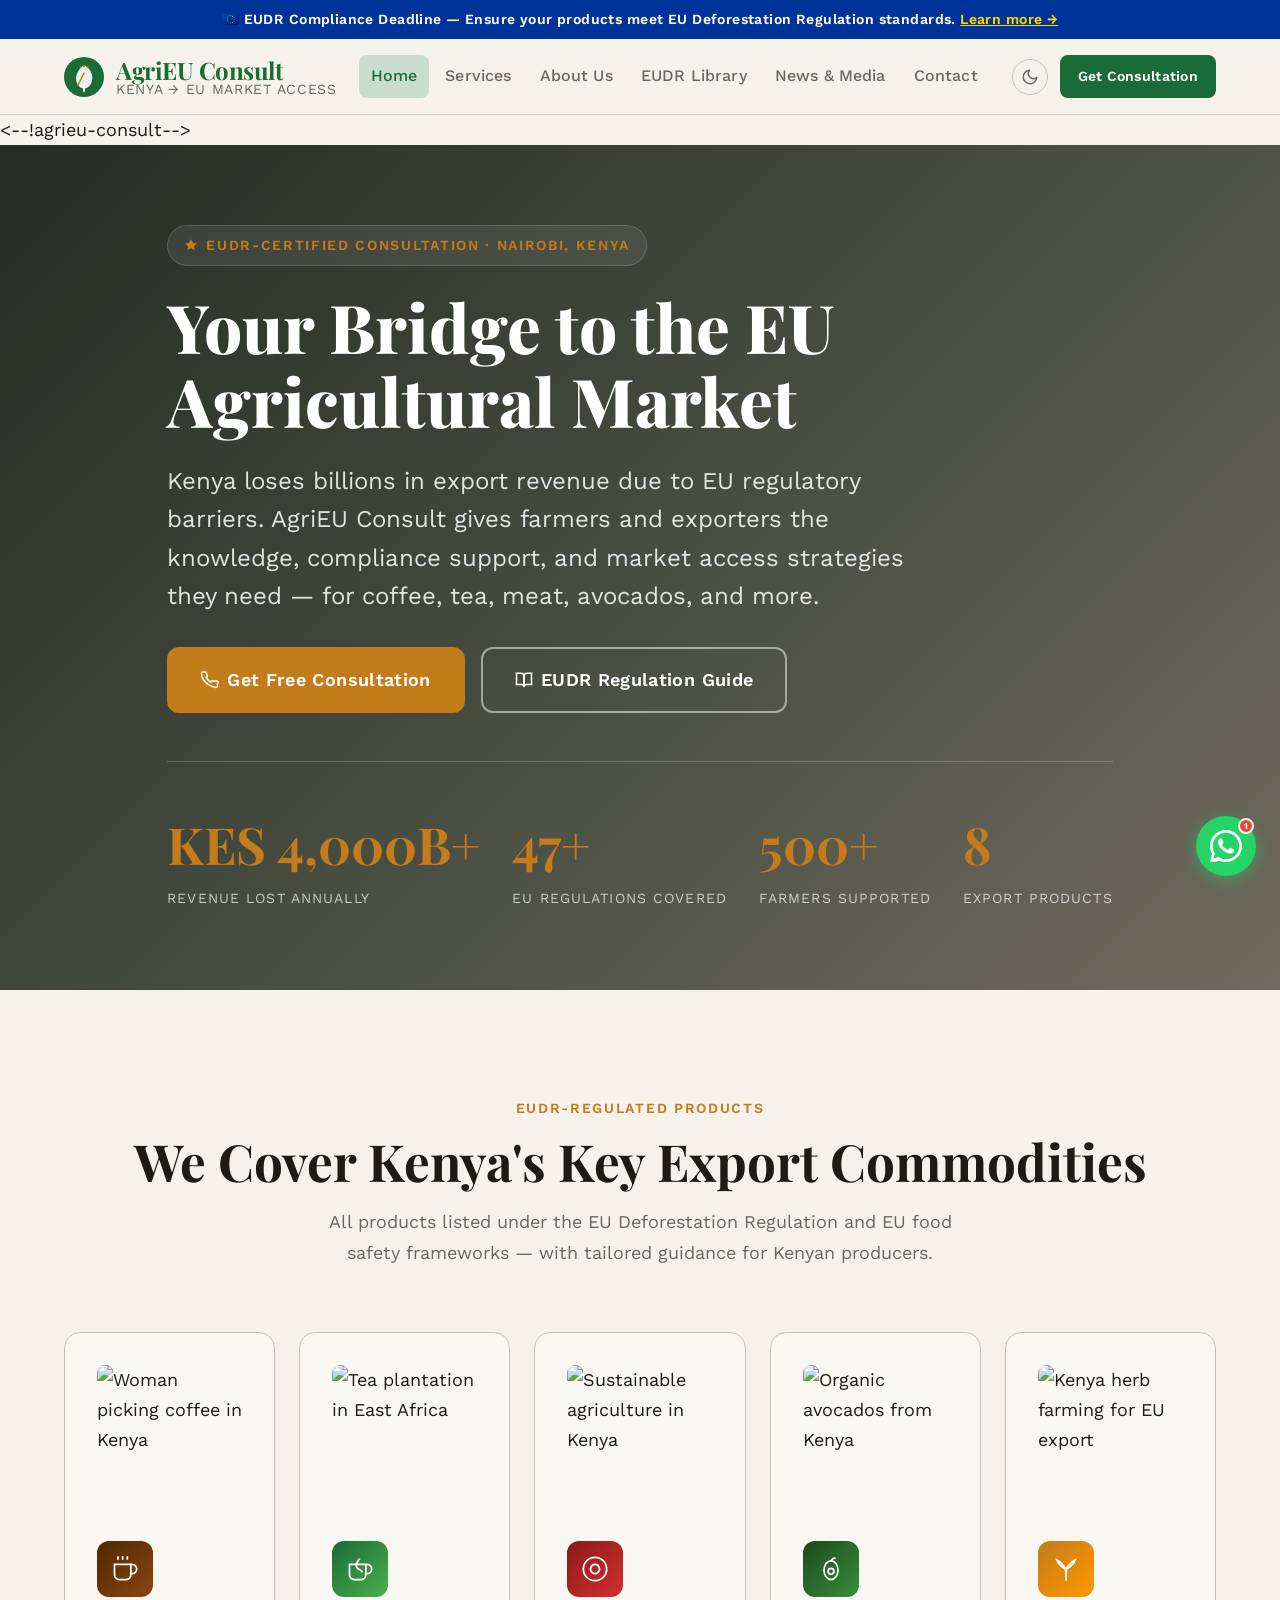
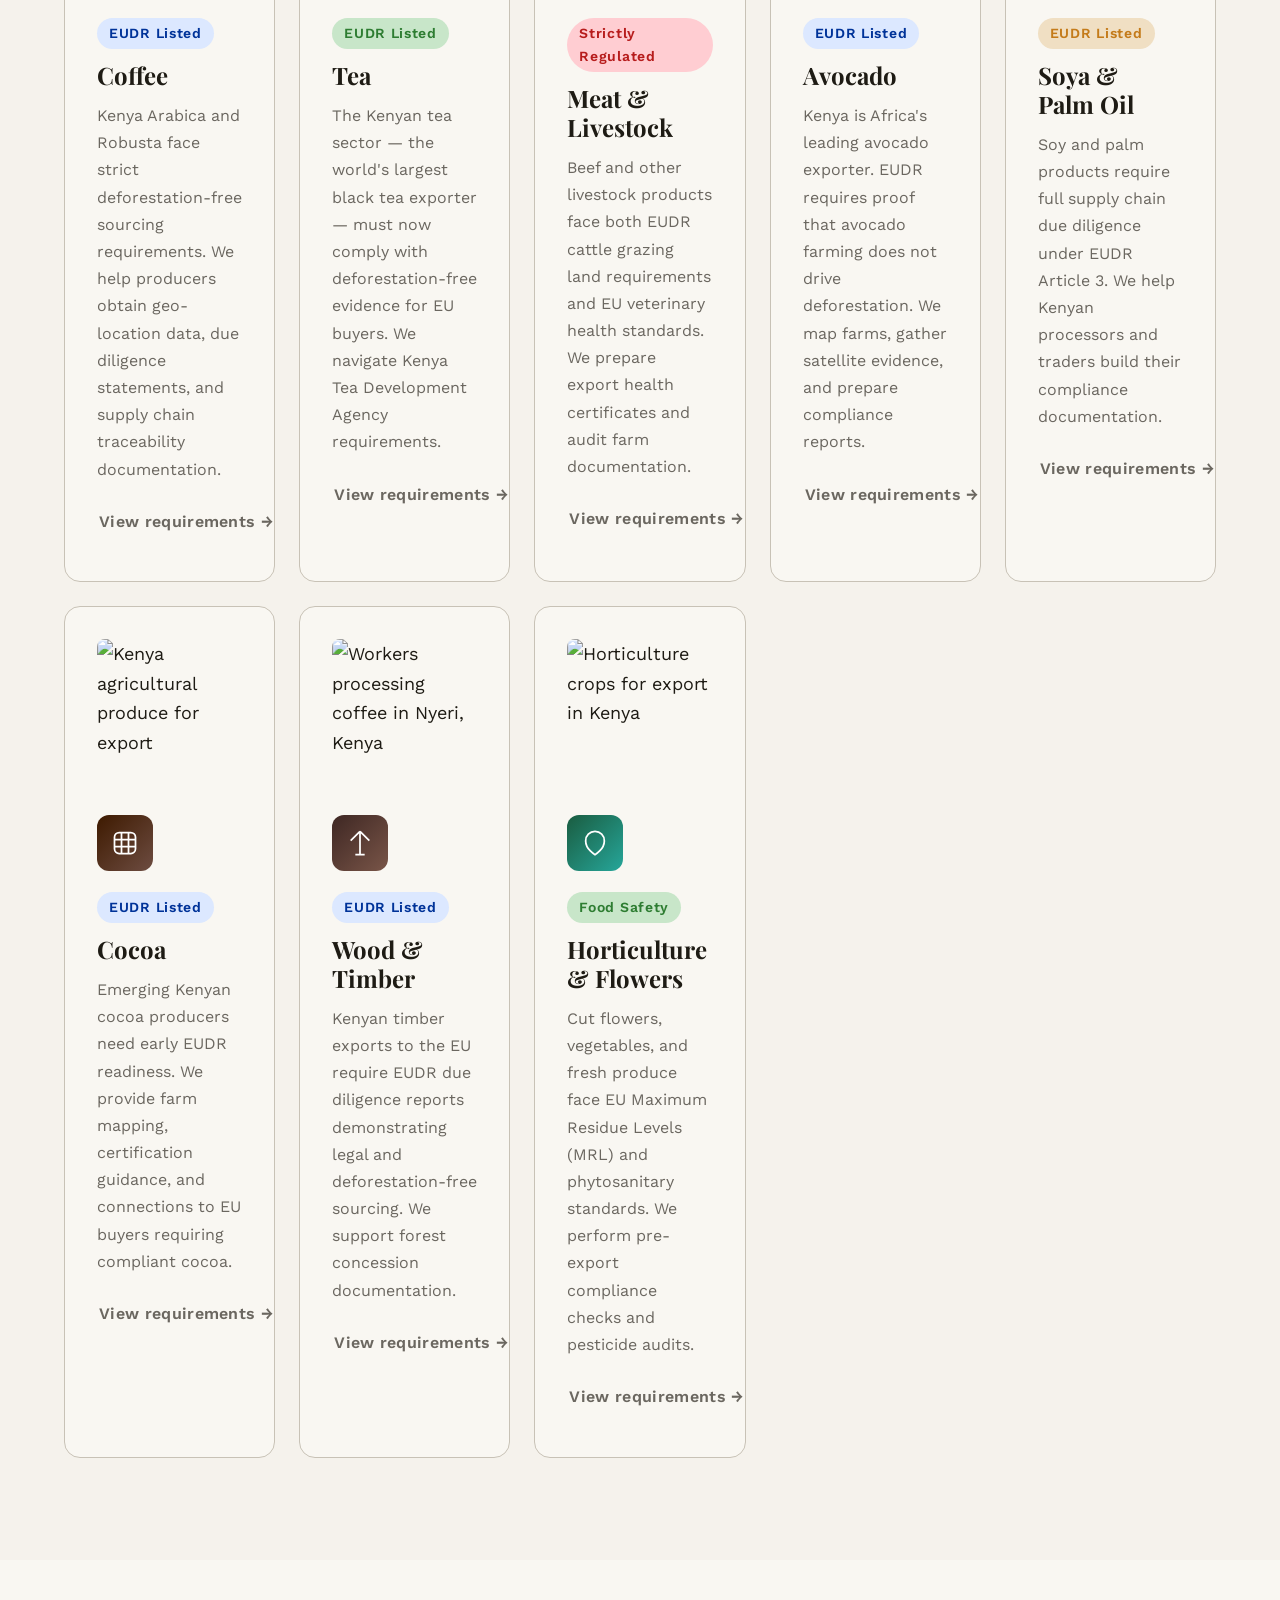
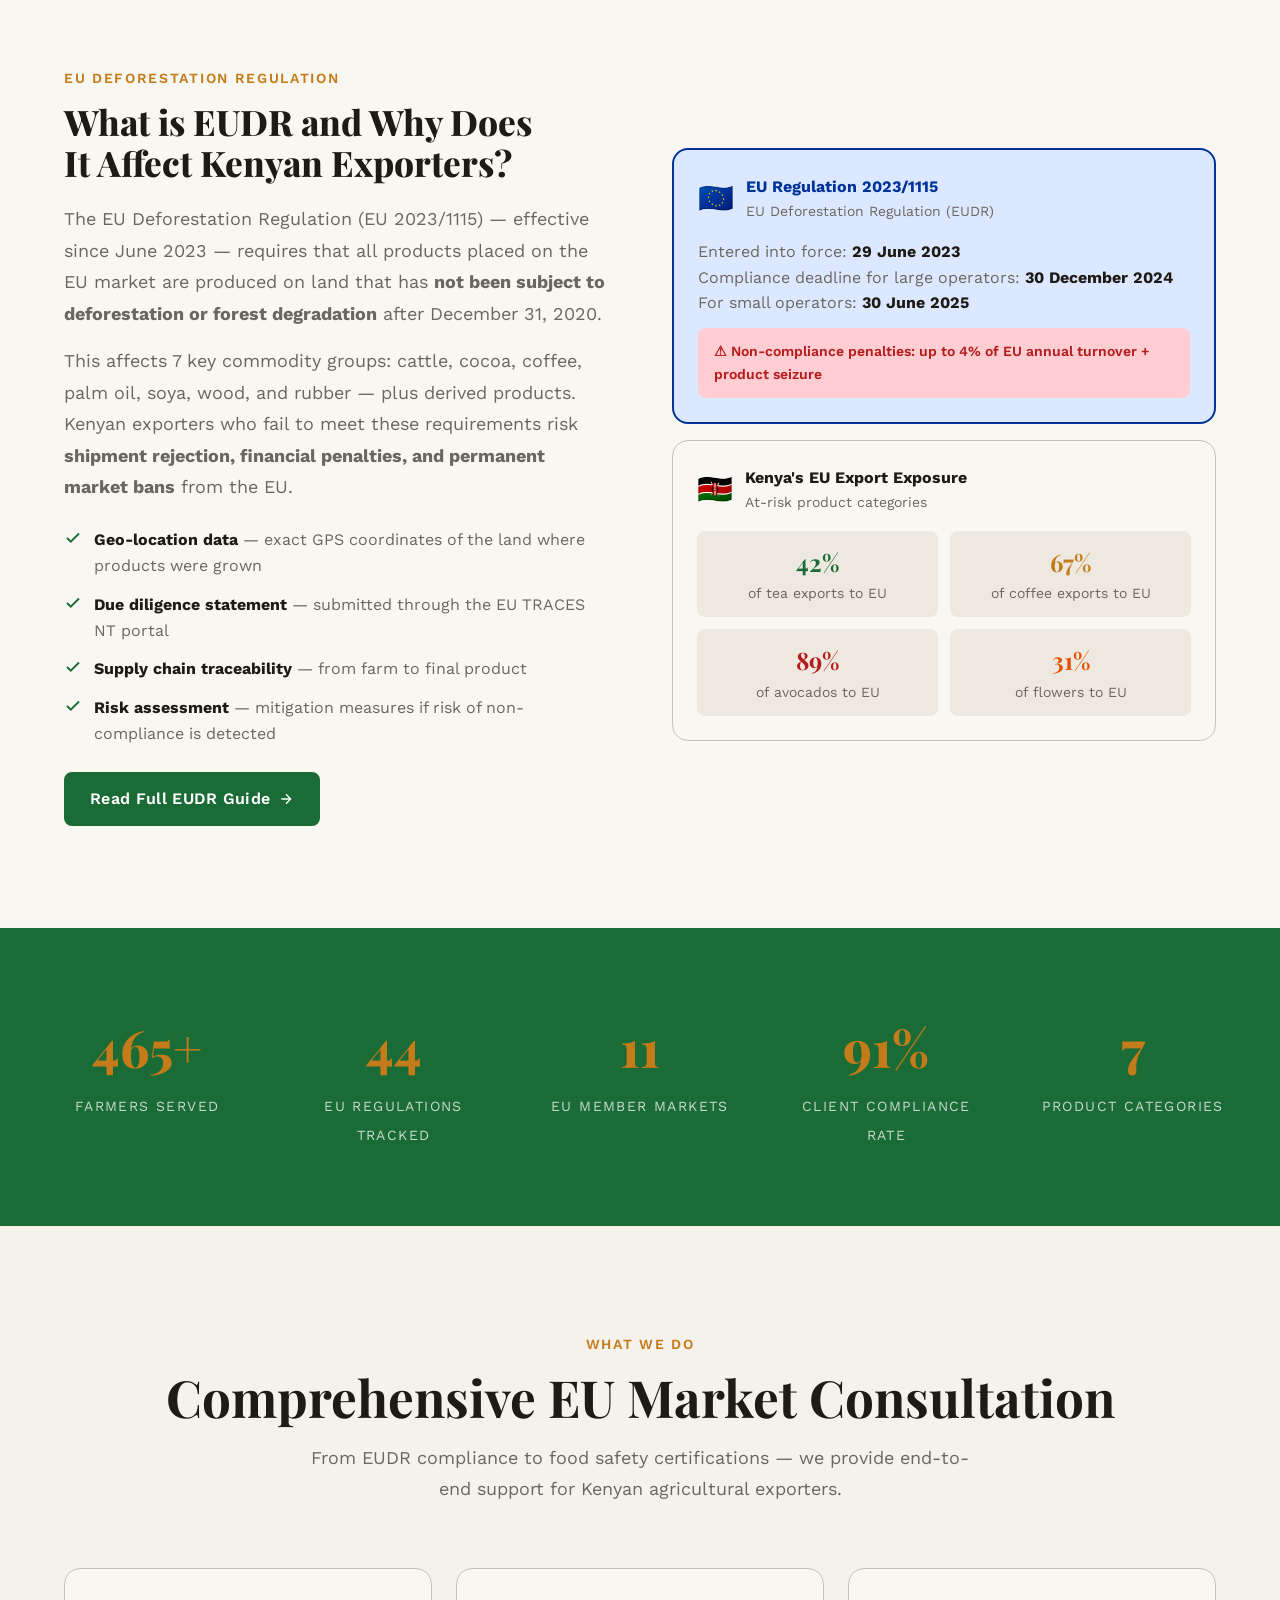
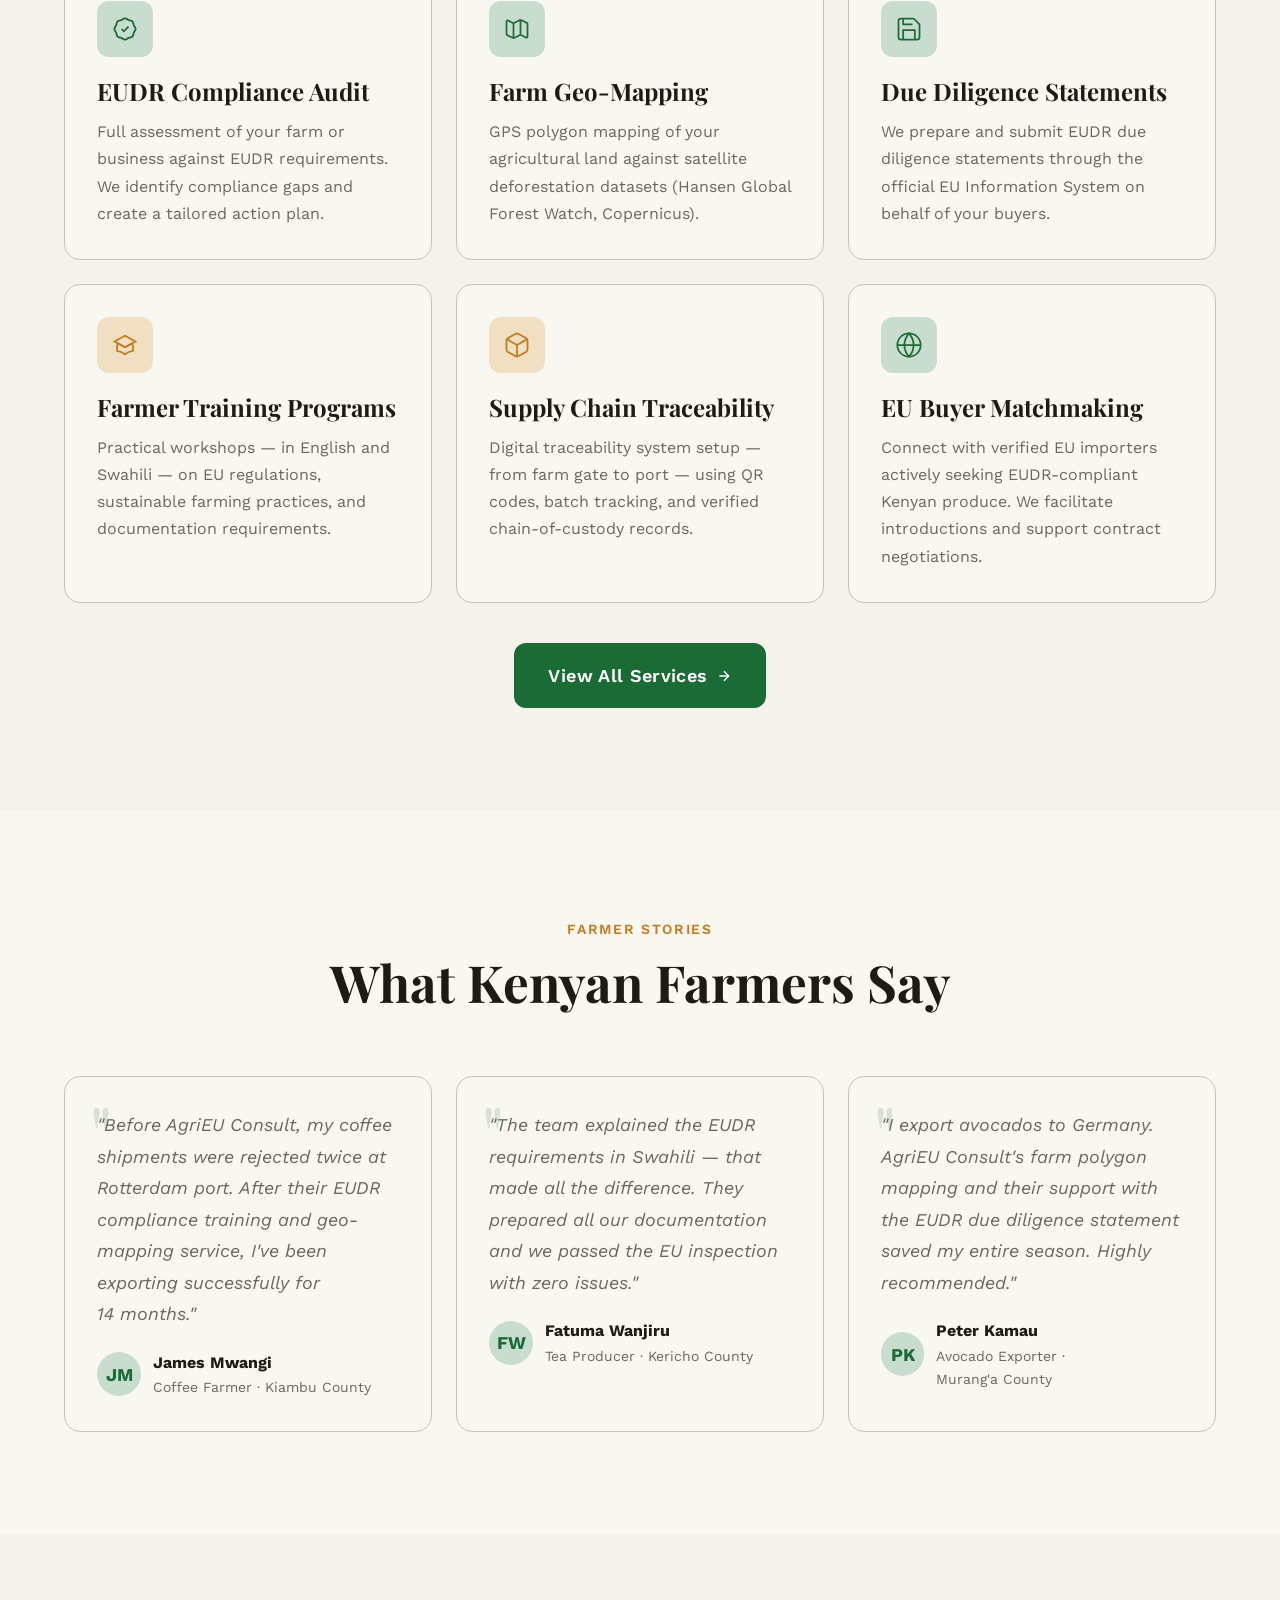
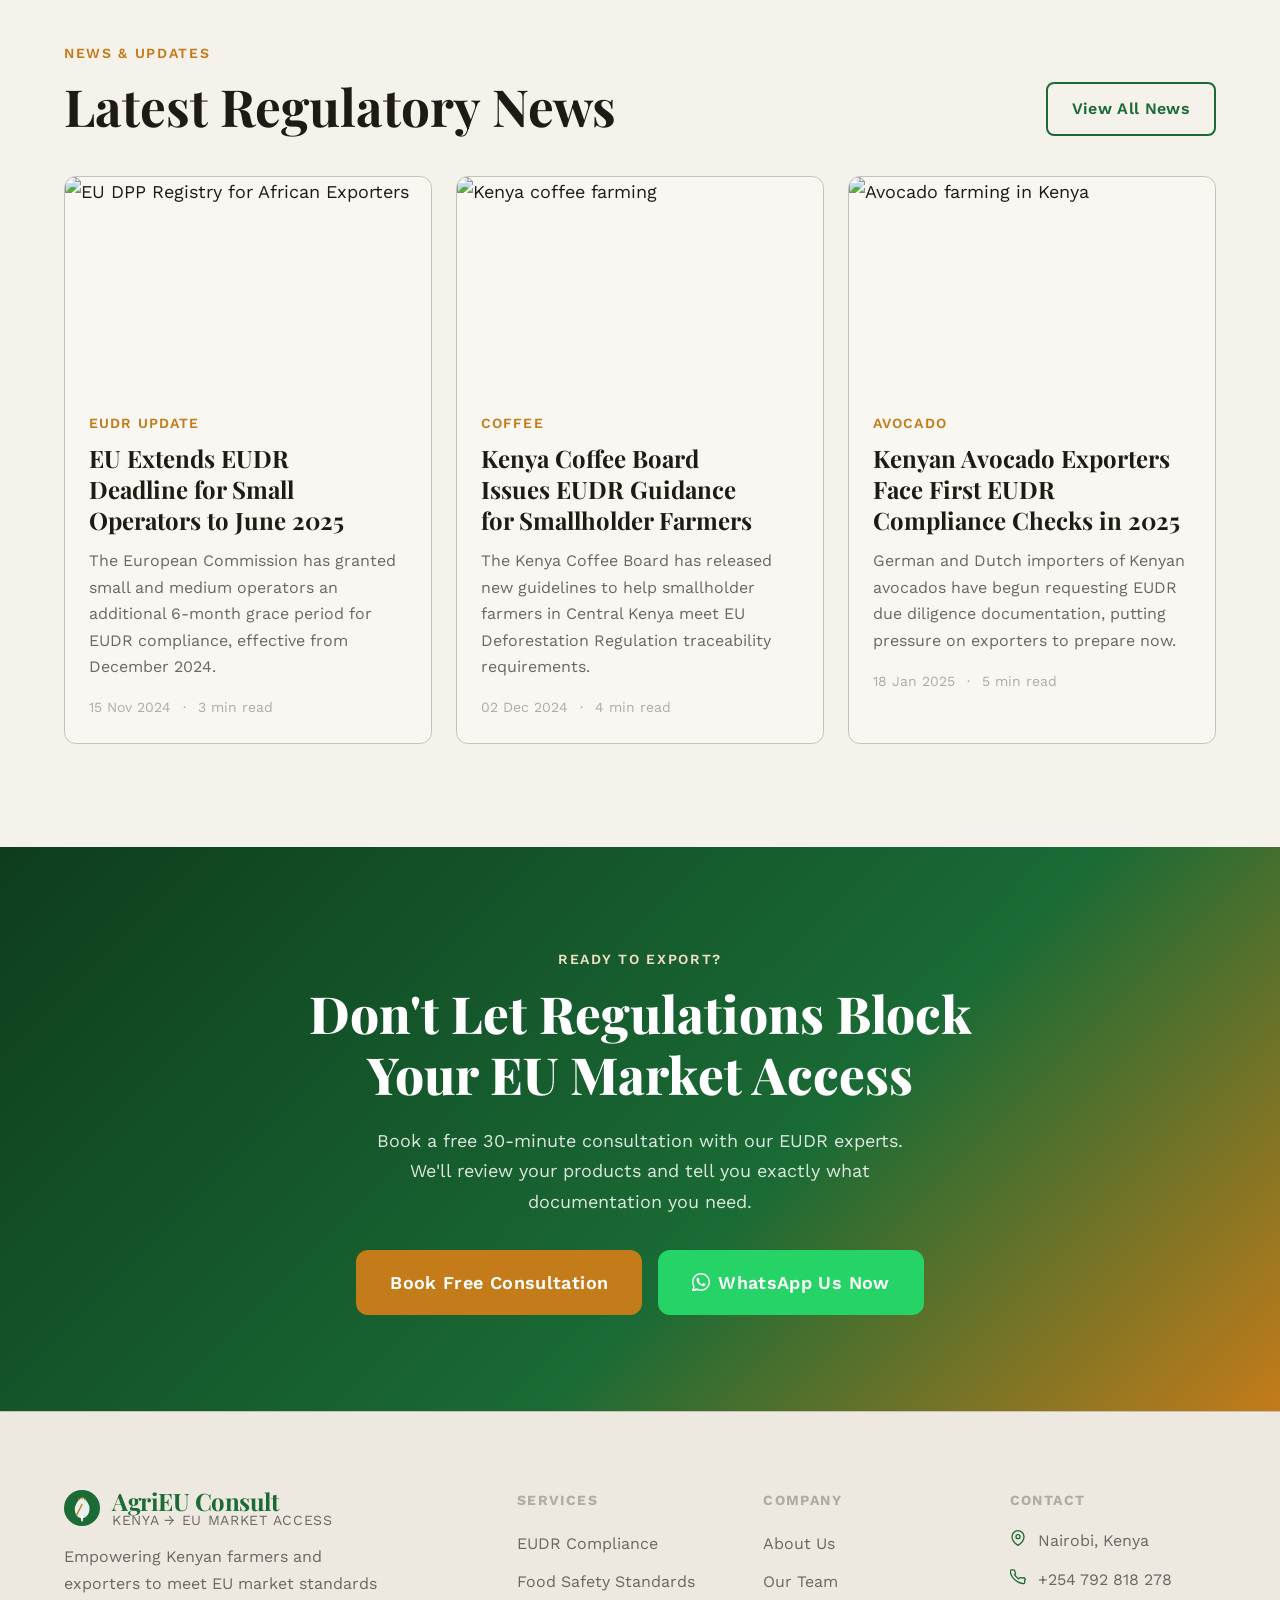
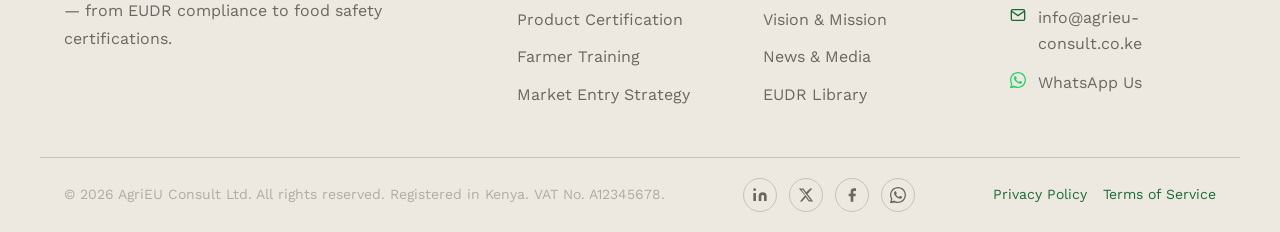
==== commit bdd01ab3: "Update branding from AgriEU Consult to WOAgriTech" ====
--- a/AgriEU Consult/index.html
+++ b/AgriEU Consult/index.html
@@ -29,16 +29,16 @@
 
   <!-- SEO Meta -->
   <meta name="description"
-    content="AgriEU Consult helps Kenyan farmers and exporters access the EU market by navigating EUDR regulations, food safety standards, and product certification for coffee, tea, meat, and more."/>
+    content="WOAgriTech helps Kenyan farmers and exporters access the EU market by navigating EUDR regulations, food safety standards, and product certification for coffee, tea, meat, and more."/>
   <meta name="keywords"
     content="EUDR compliance Kenya, EU market access farmers, Kenya coffee export EU, deforestation regulation Kenya, agricultural export consultation"/>
 
   <!-- Open Graph -->
-  <meta property="og:title" content="AgriEU Consult — Kenya EU Market Access"/>
+  <meta property="og:title" content="WOAgriTech — Kenya EU Market Access"/>
   <meta property="og:description"
     content="Expert consultation for Kenyan farmers on EU Deforestation Regulation (EUDR), food safety, and market entry."/>
   <meta property="og:type" content="website"/>
-  <meta property="og:url" content="https://www.agrieu-consult.co.ke/"/>
+  <meta property="og:url" content="https://www.WOAgriTech.co.ke/"/> <--!agrieu-consult-->
 
   <!-- Favicon (inline SVG favicon) -->
   <link rel="icon" href="data:image/svg+xml,<svg xmlns='http://www.w3.org/2000/svg' viewBox='0 0 40 40'><circle cx='20' cy='20' r='20' fill='%231a6b35'/><path d='M20 8 C12 14 10 22 14 28 C18 34 26 32 28 24 C30 16 24 10 20 8Z' fill='white'/></svg>"/>
@@ -60,9 +60,9 @@
   {
     "@context": "https://schema.org",
     "@type": "Organization",
-    "name": "AgriEU Consult",
+    "name": "WOAgriTech",
     "description": "Market consultation for Kenyan farmers exporting to the EU",
-    "url": "https://www.agrieu-consult.co.ke",
+    "url": "https://www.WOAgriTech.co.ke",
     "telephone": "+254792818278",
     "address": { "@type": "PostalAddress", "addressLocality": "Nairobi", "addressCountry": "KE" },
     "sameAs": ["https://wa.me/254792818278"]
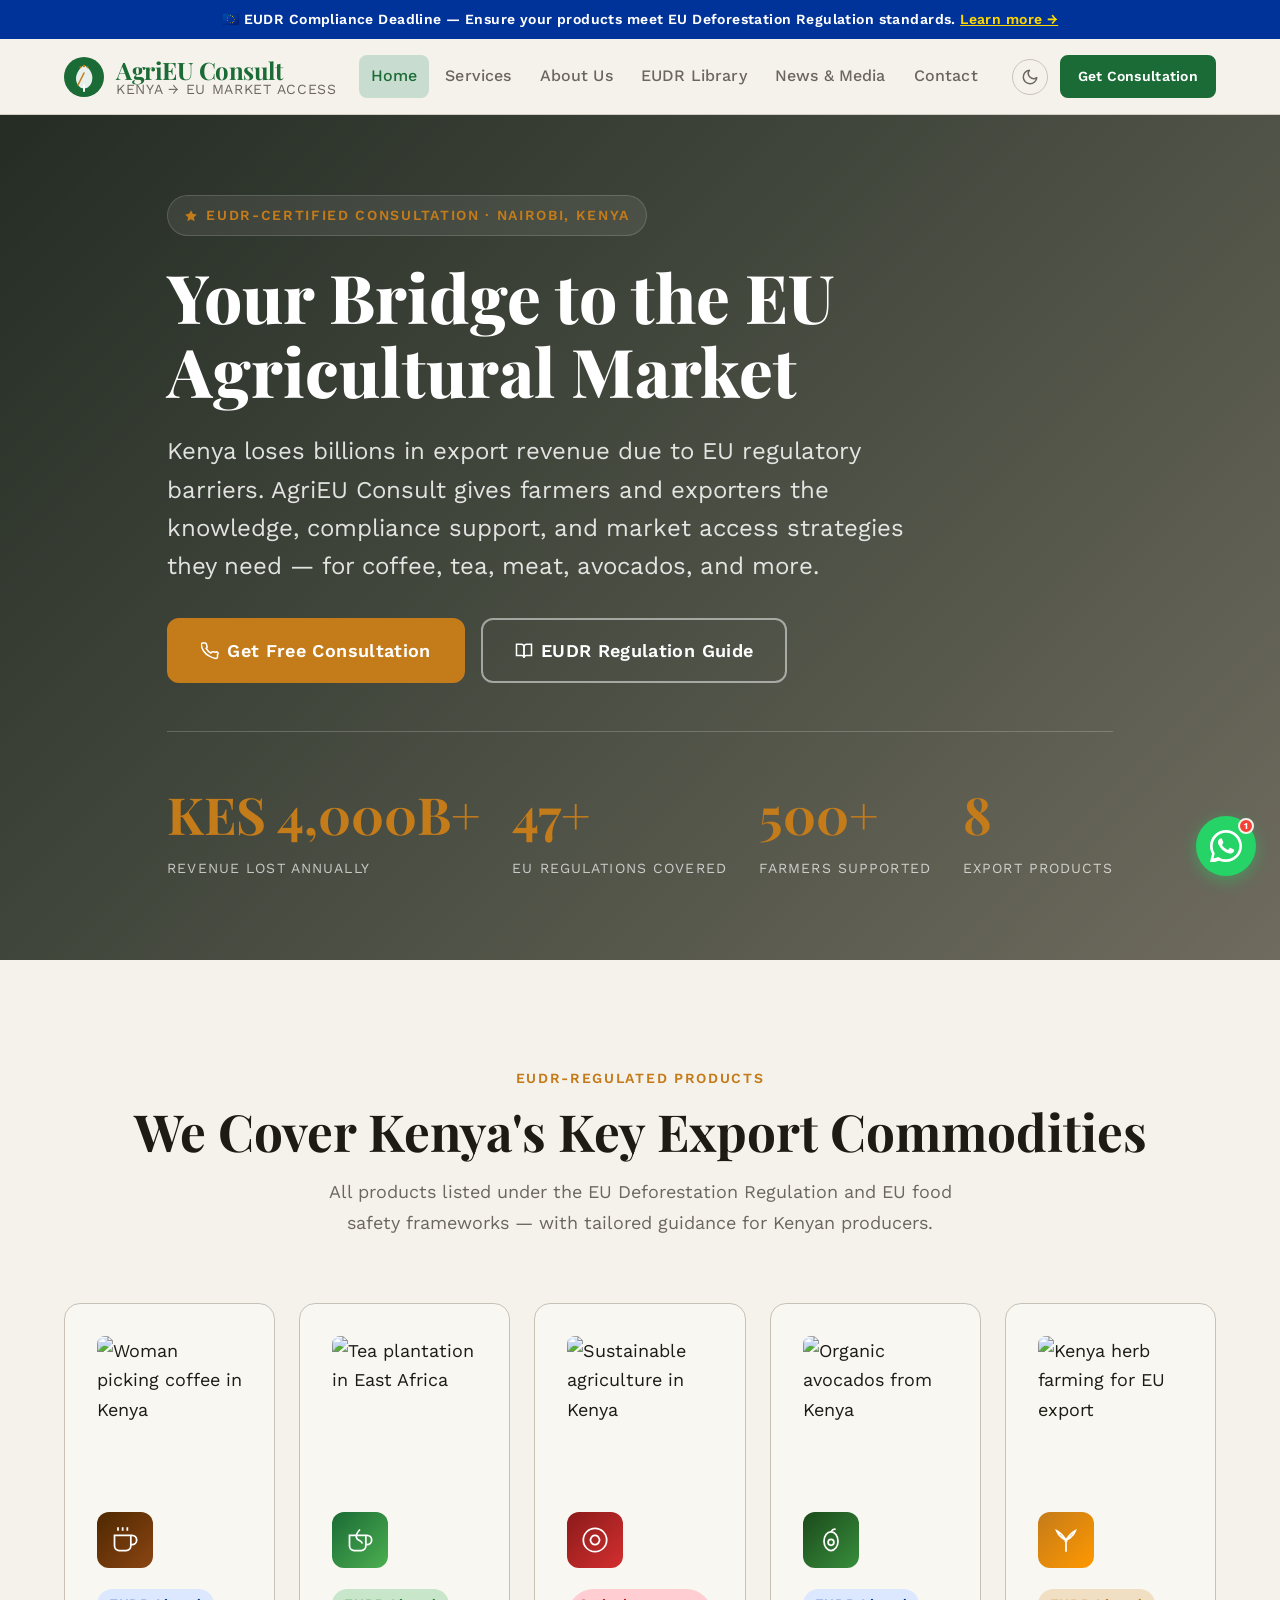
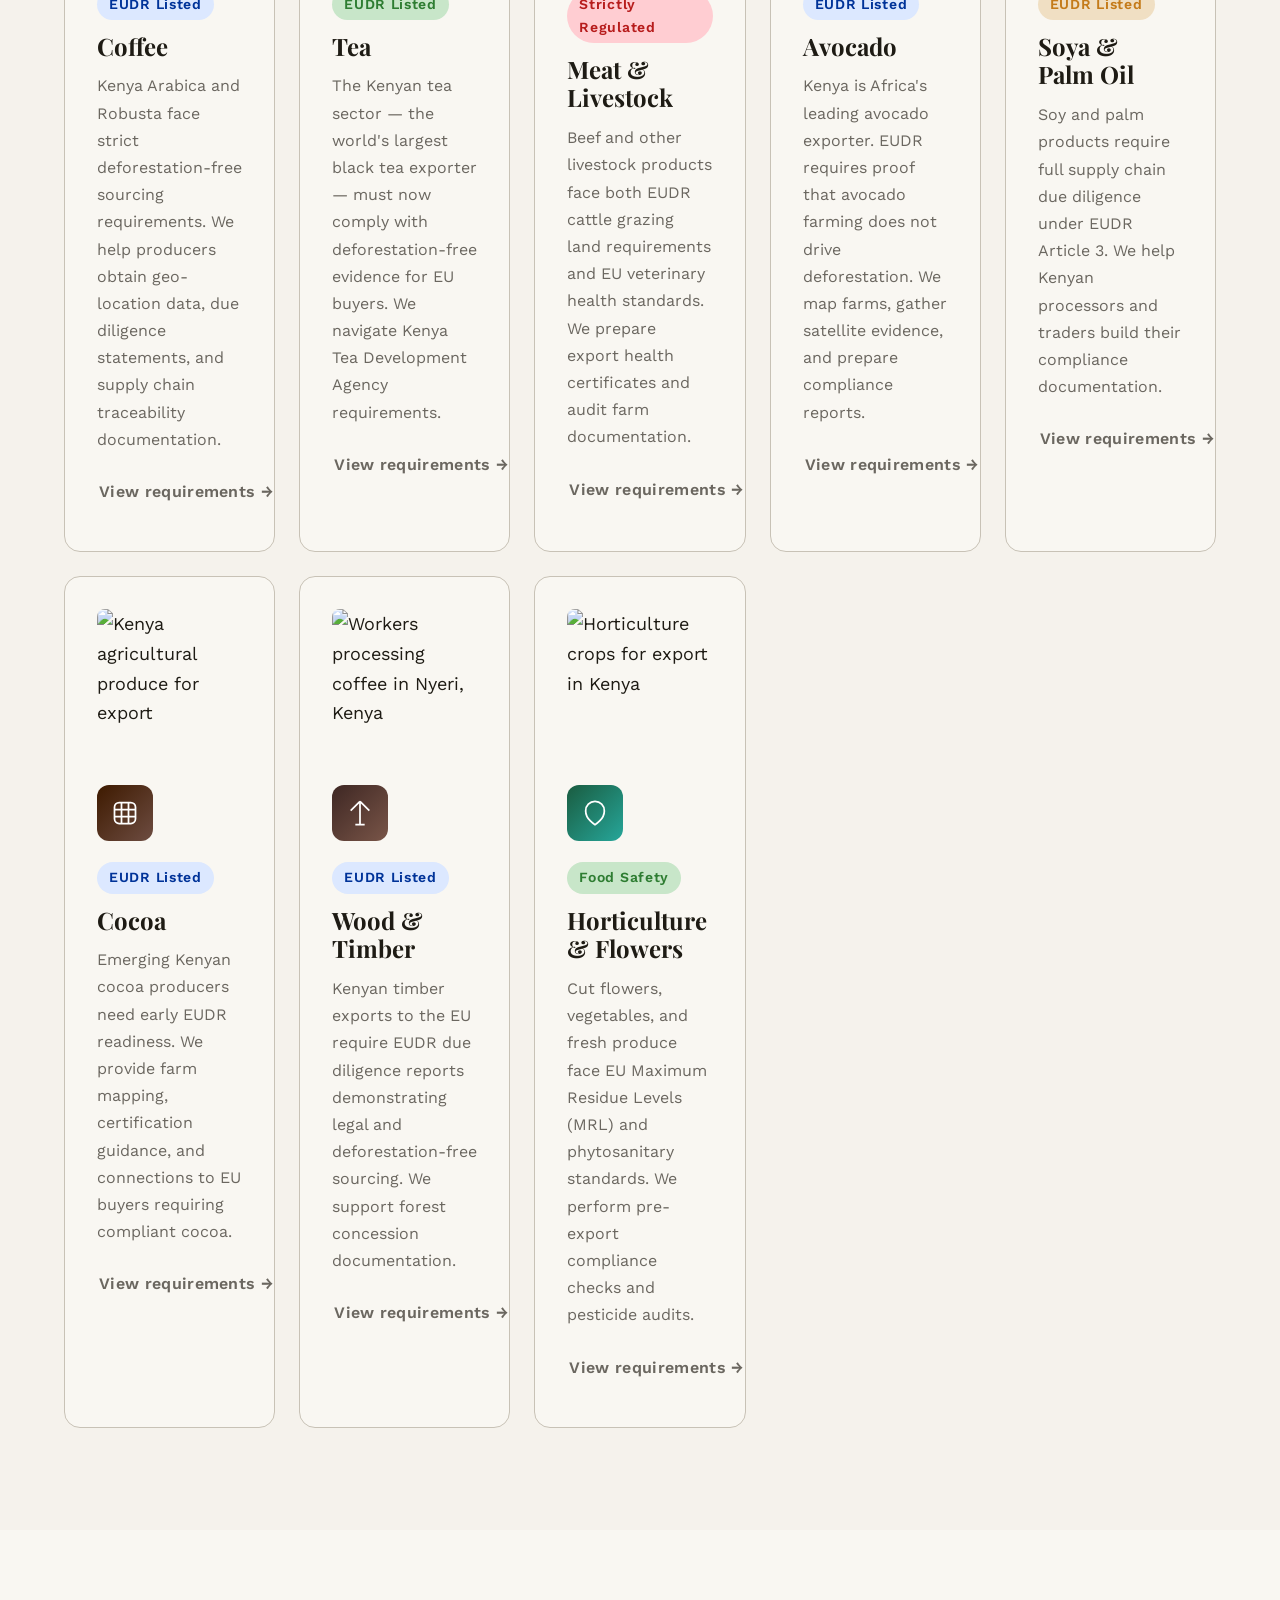
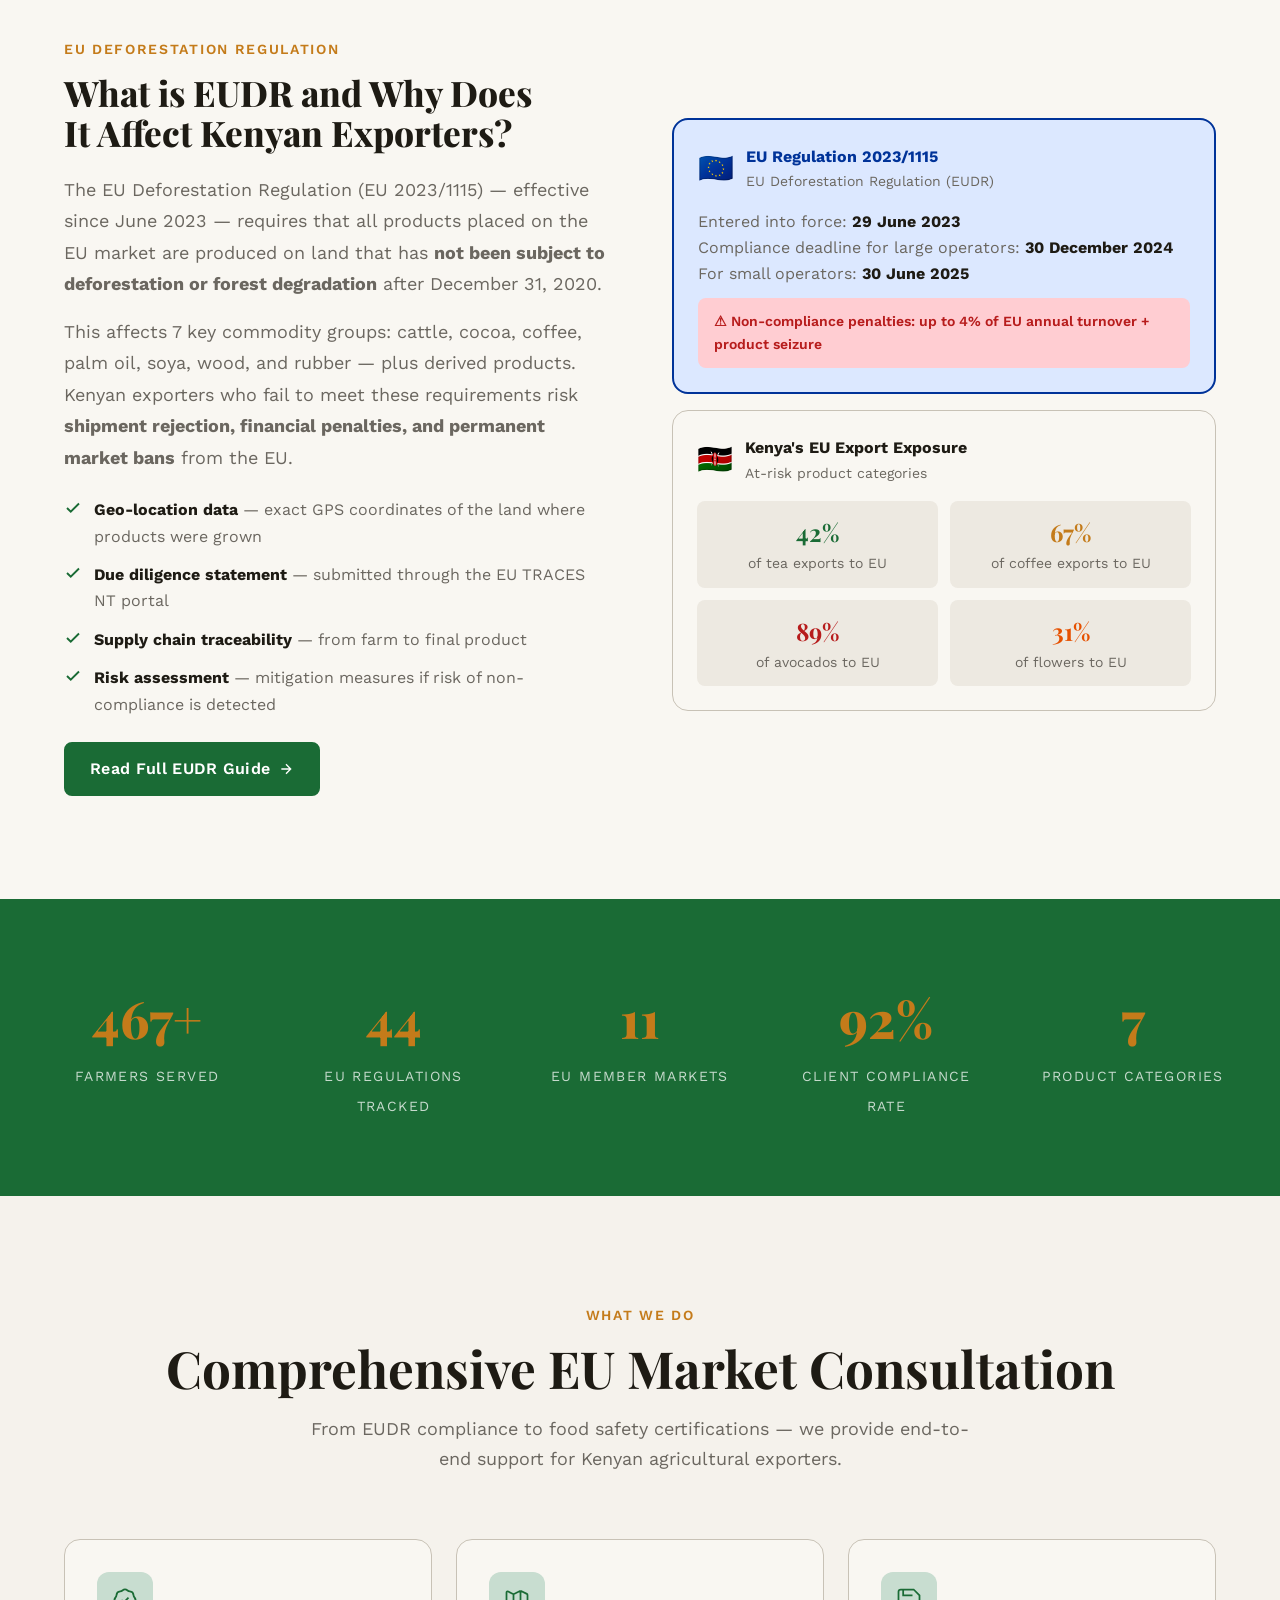
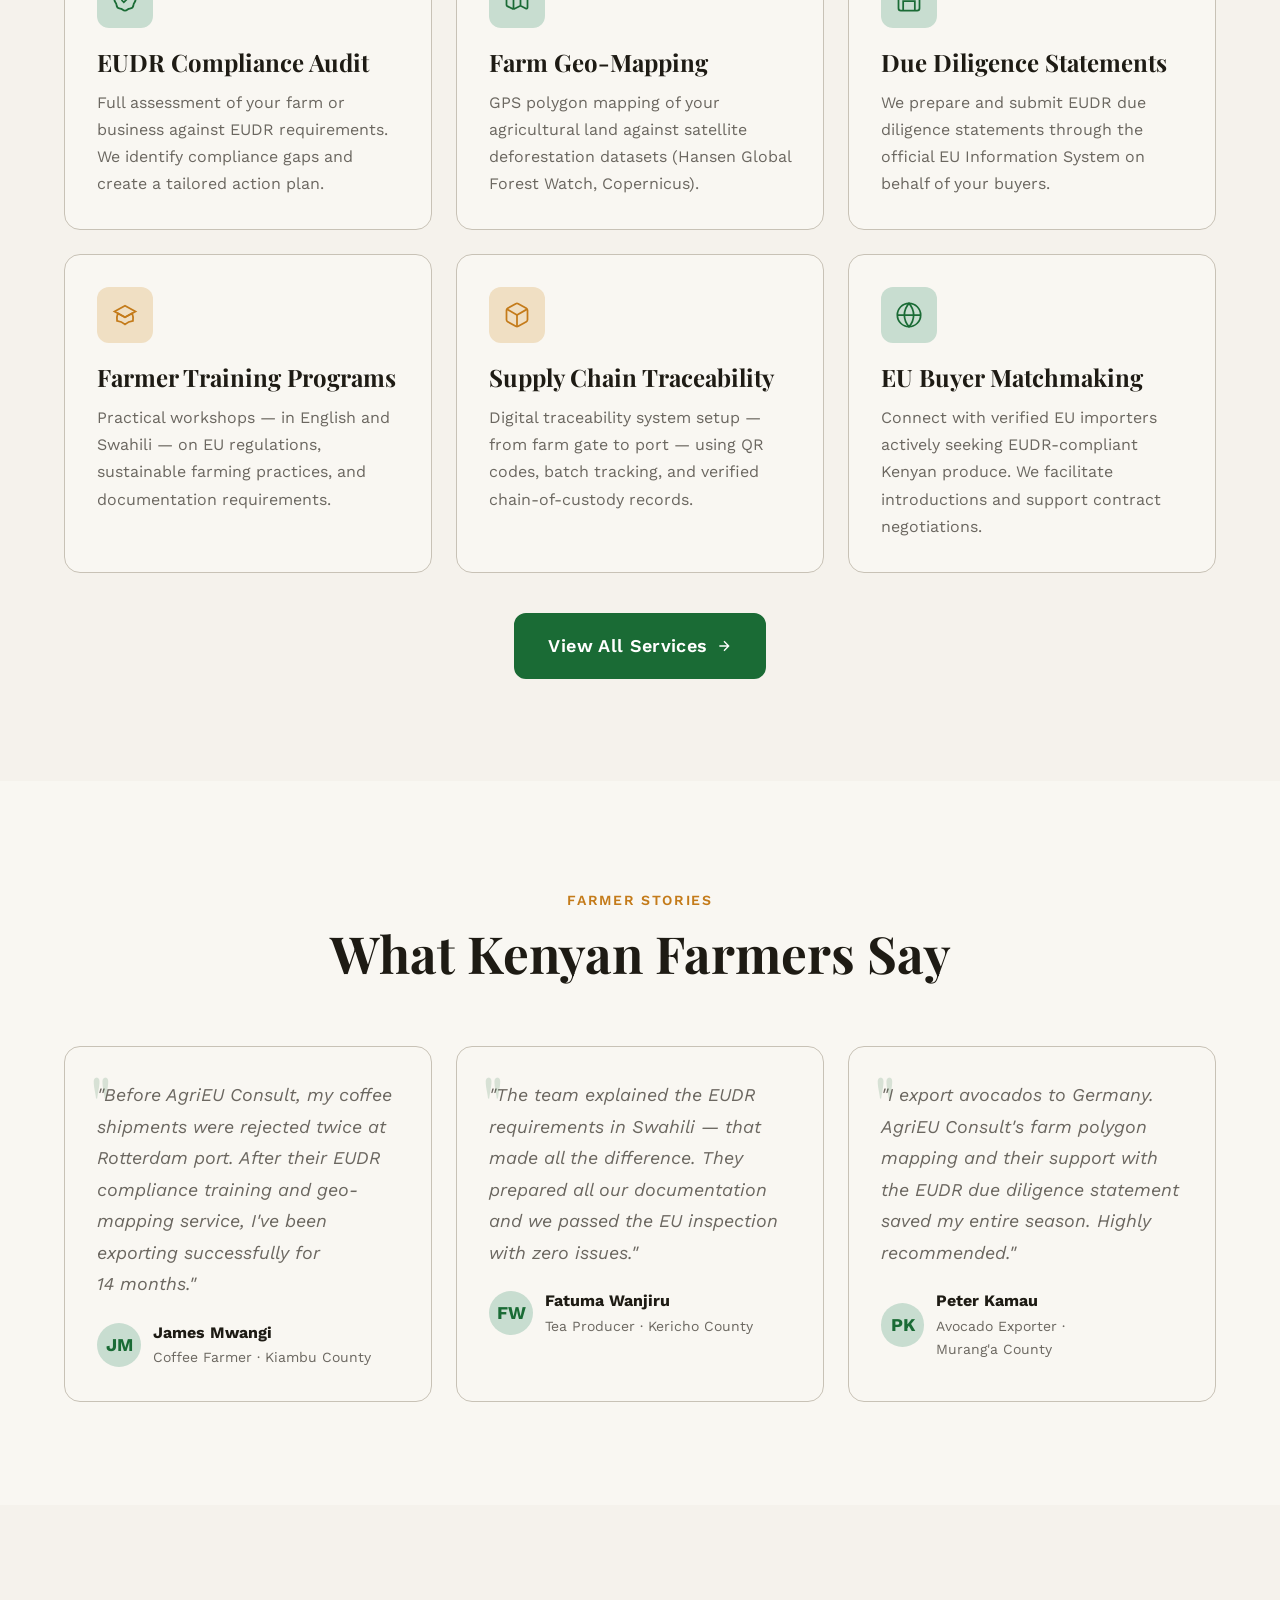
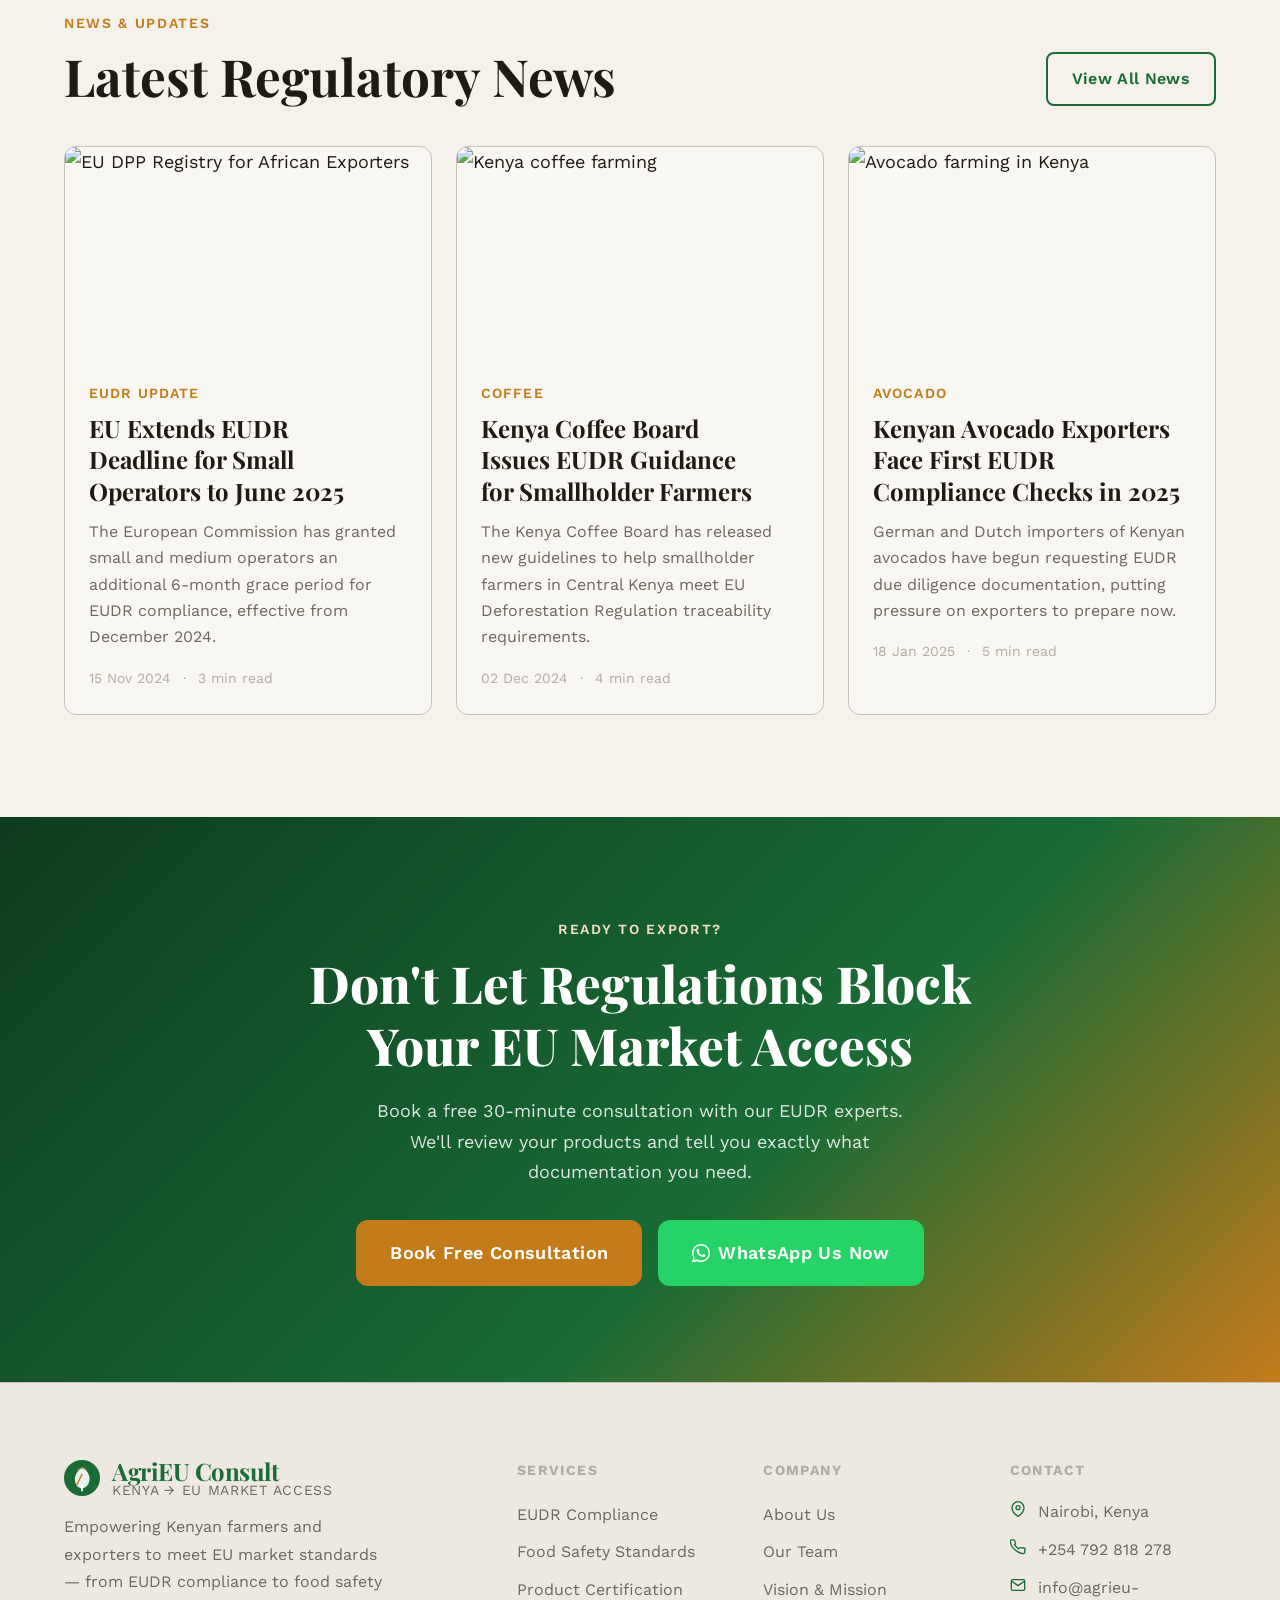
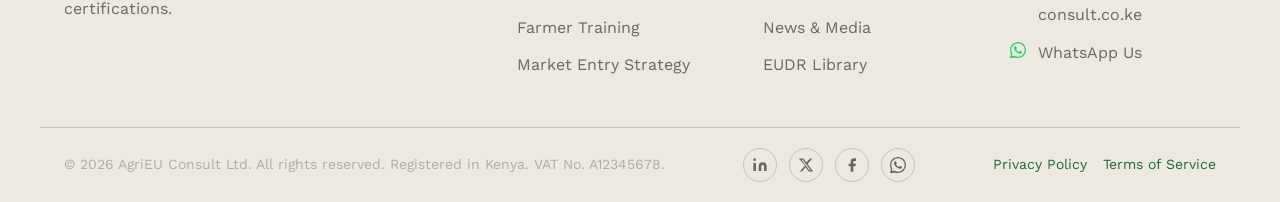
==== commit 6d55ff63: "Fix comment syntax for og:url meta tag" ====
--- a/AgriEU Consult/index.html
+++ b/AgriEU Consult/index.html
@@ -38,7 +38,7 @@
   <meta property="og:description"
     content="Expert consultation for Kenyan farmers on EU Deforestation Regulation (EUDR), food safety, and market entry."/>
   <meta property="og:type" content="website"/>
-  <meta property="og:url" content="https://www.WOAgriTech.co.ke/"/> <--!agrieu-consult-->
+  <meta property="og:url" content="https://www.WOAgriTech.co.ke/"/>
 
   <!-- Favicon (inline SVG favicon) -->
   <link rel="icon" href="data:image/svg+xml,<svg xmlns='http://www.w3.org/2000/svg' viewBox='0 0 40 40'><circle cx='20' cy='20' r='20' fill='%231a6b35'/><path d='M20 8 C12 14 10 22 14 28 C18 34 26 32 28 24 C30 16 24 10 20 8Z' fill='white'/></svg>"/>
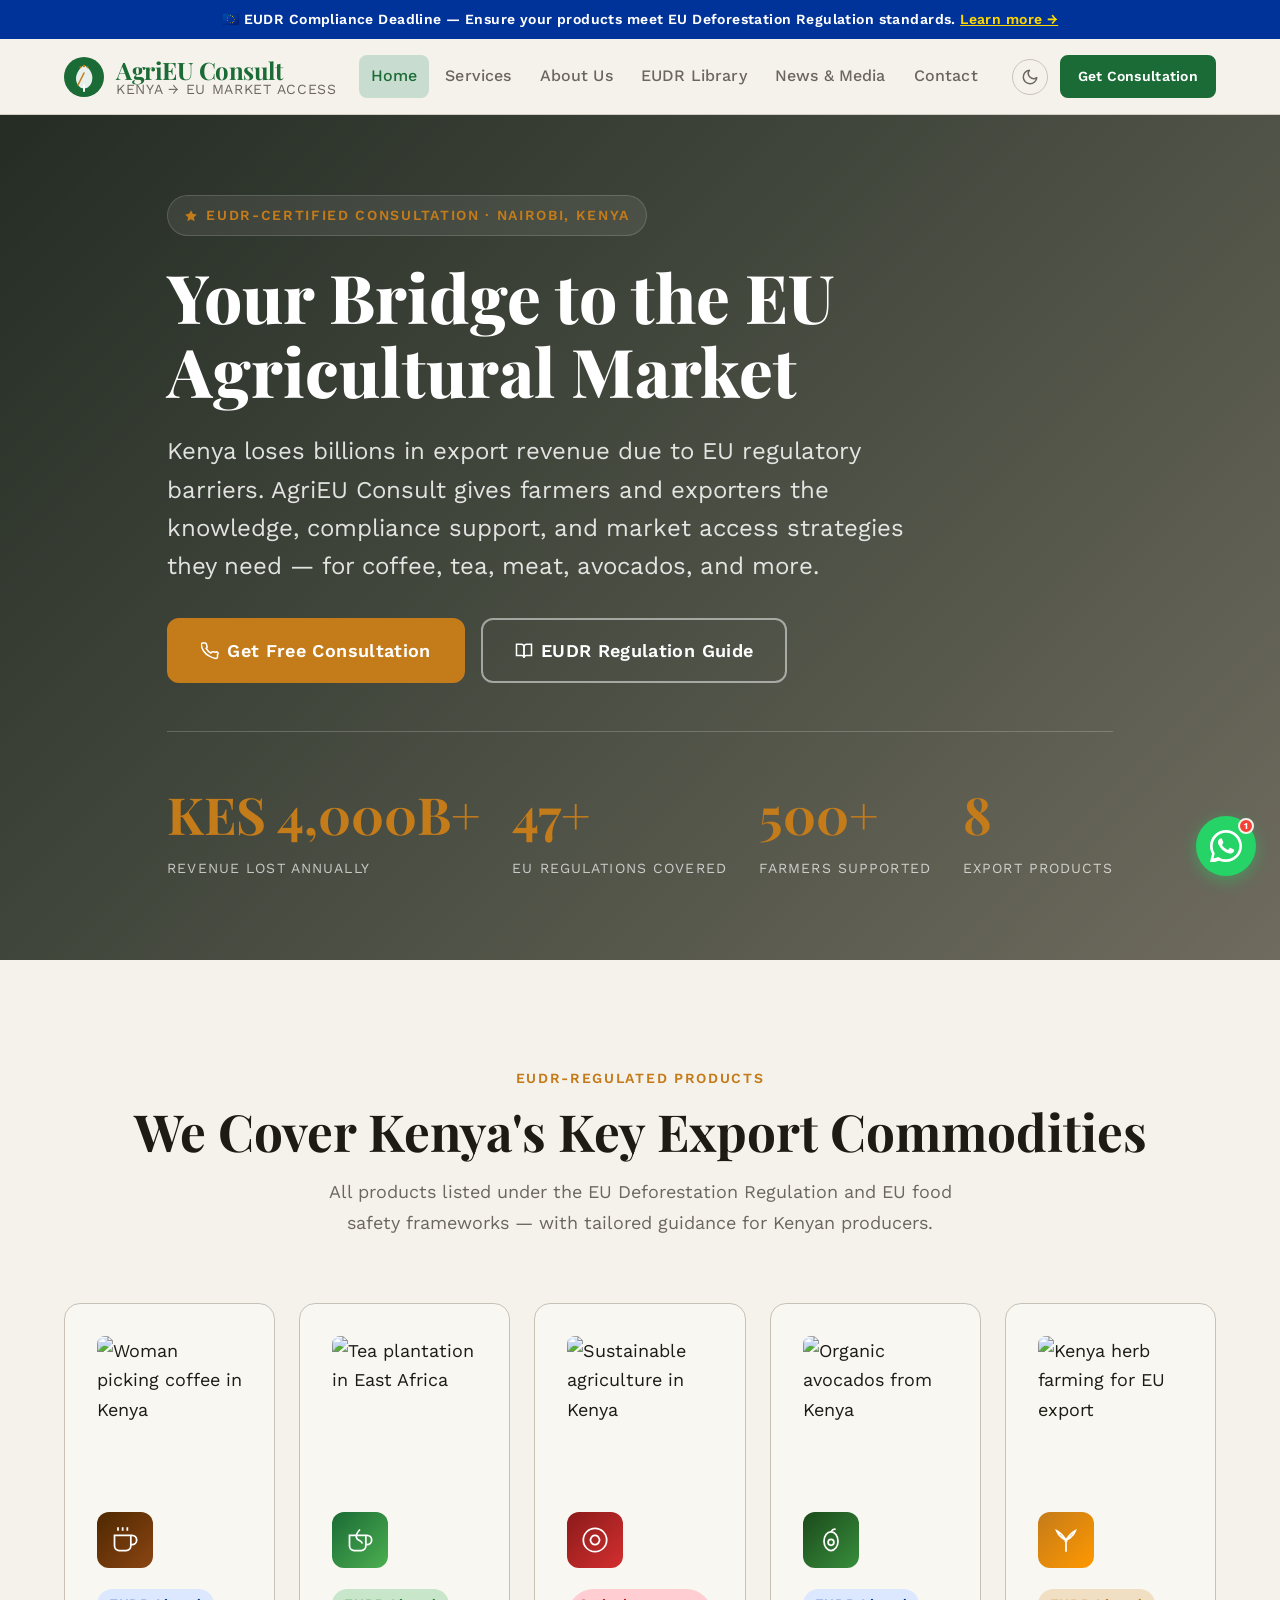
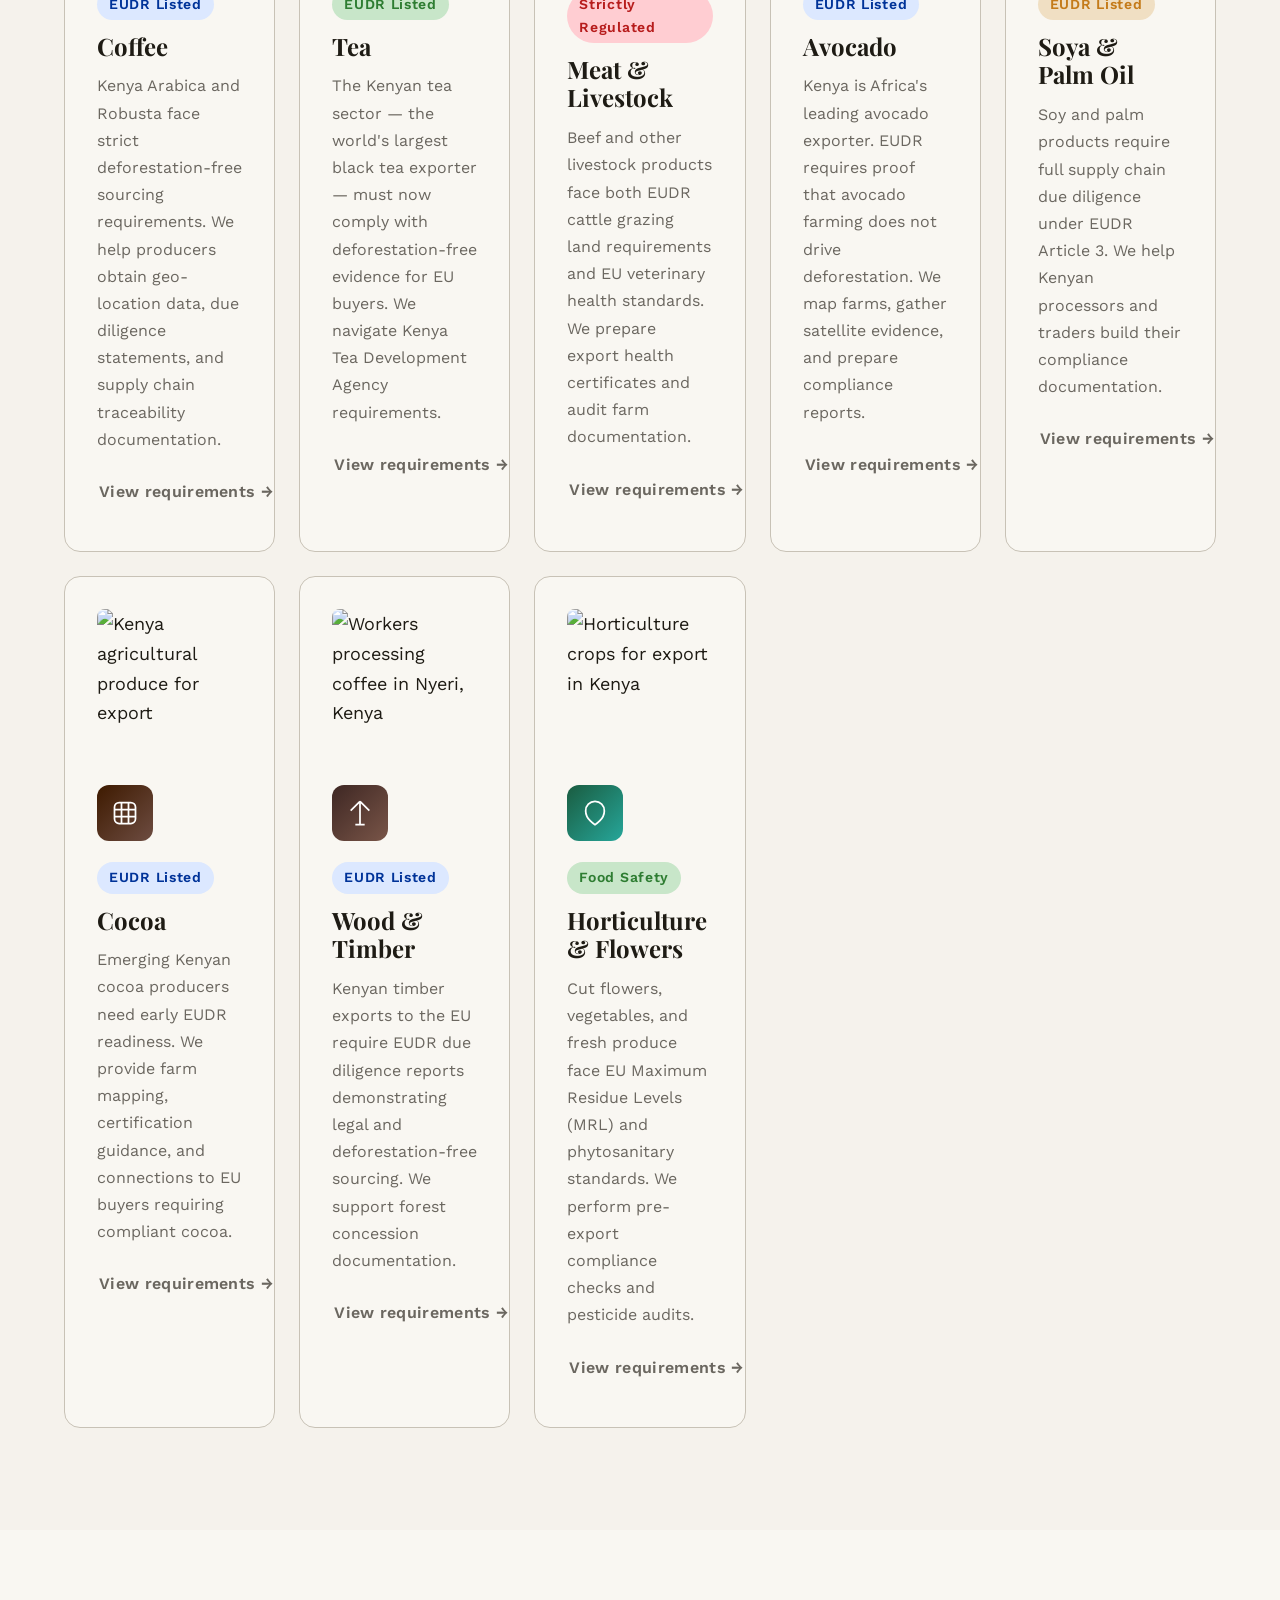
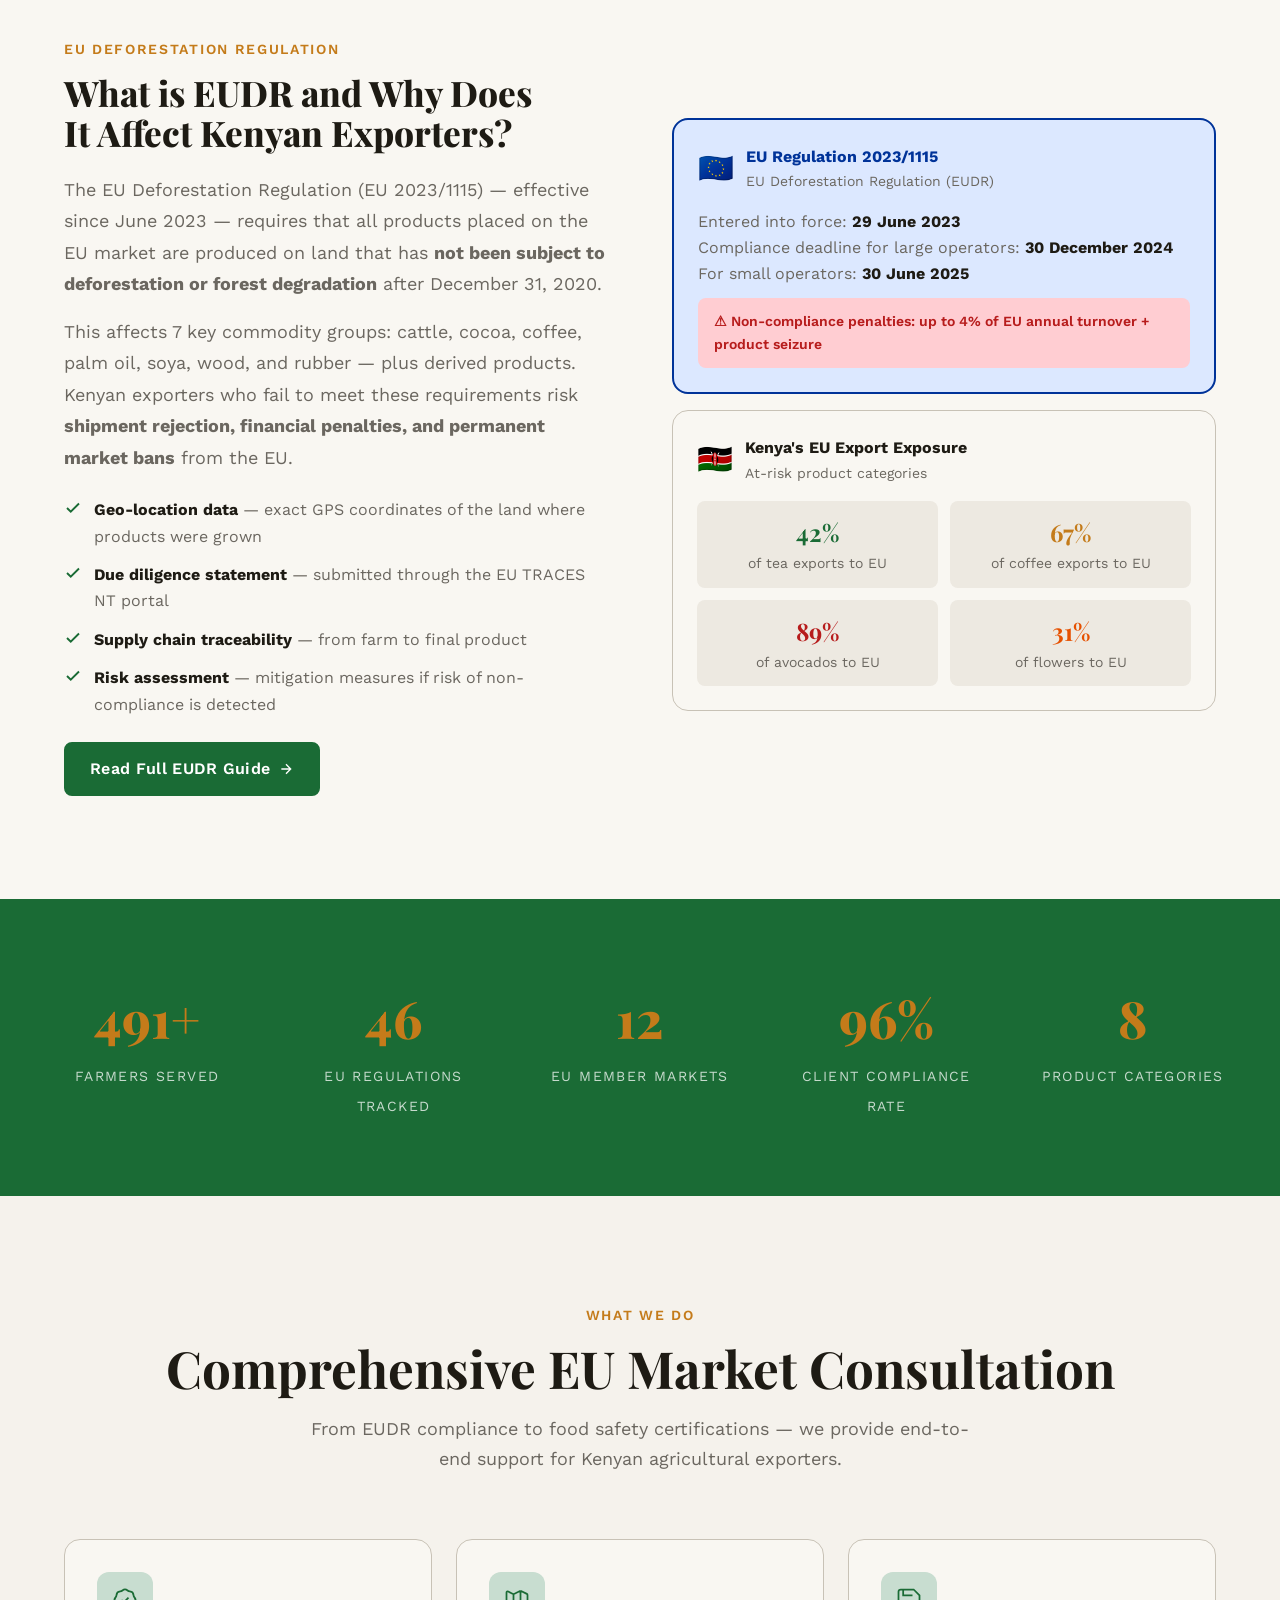
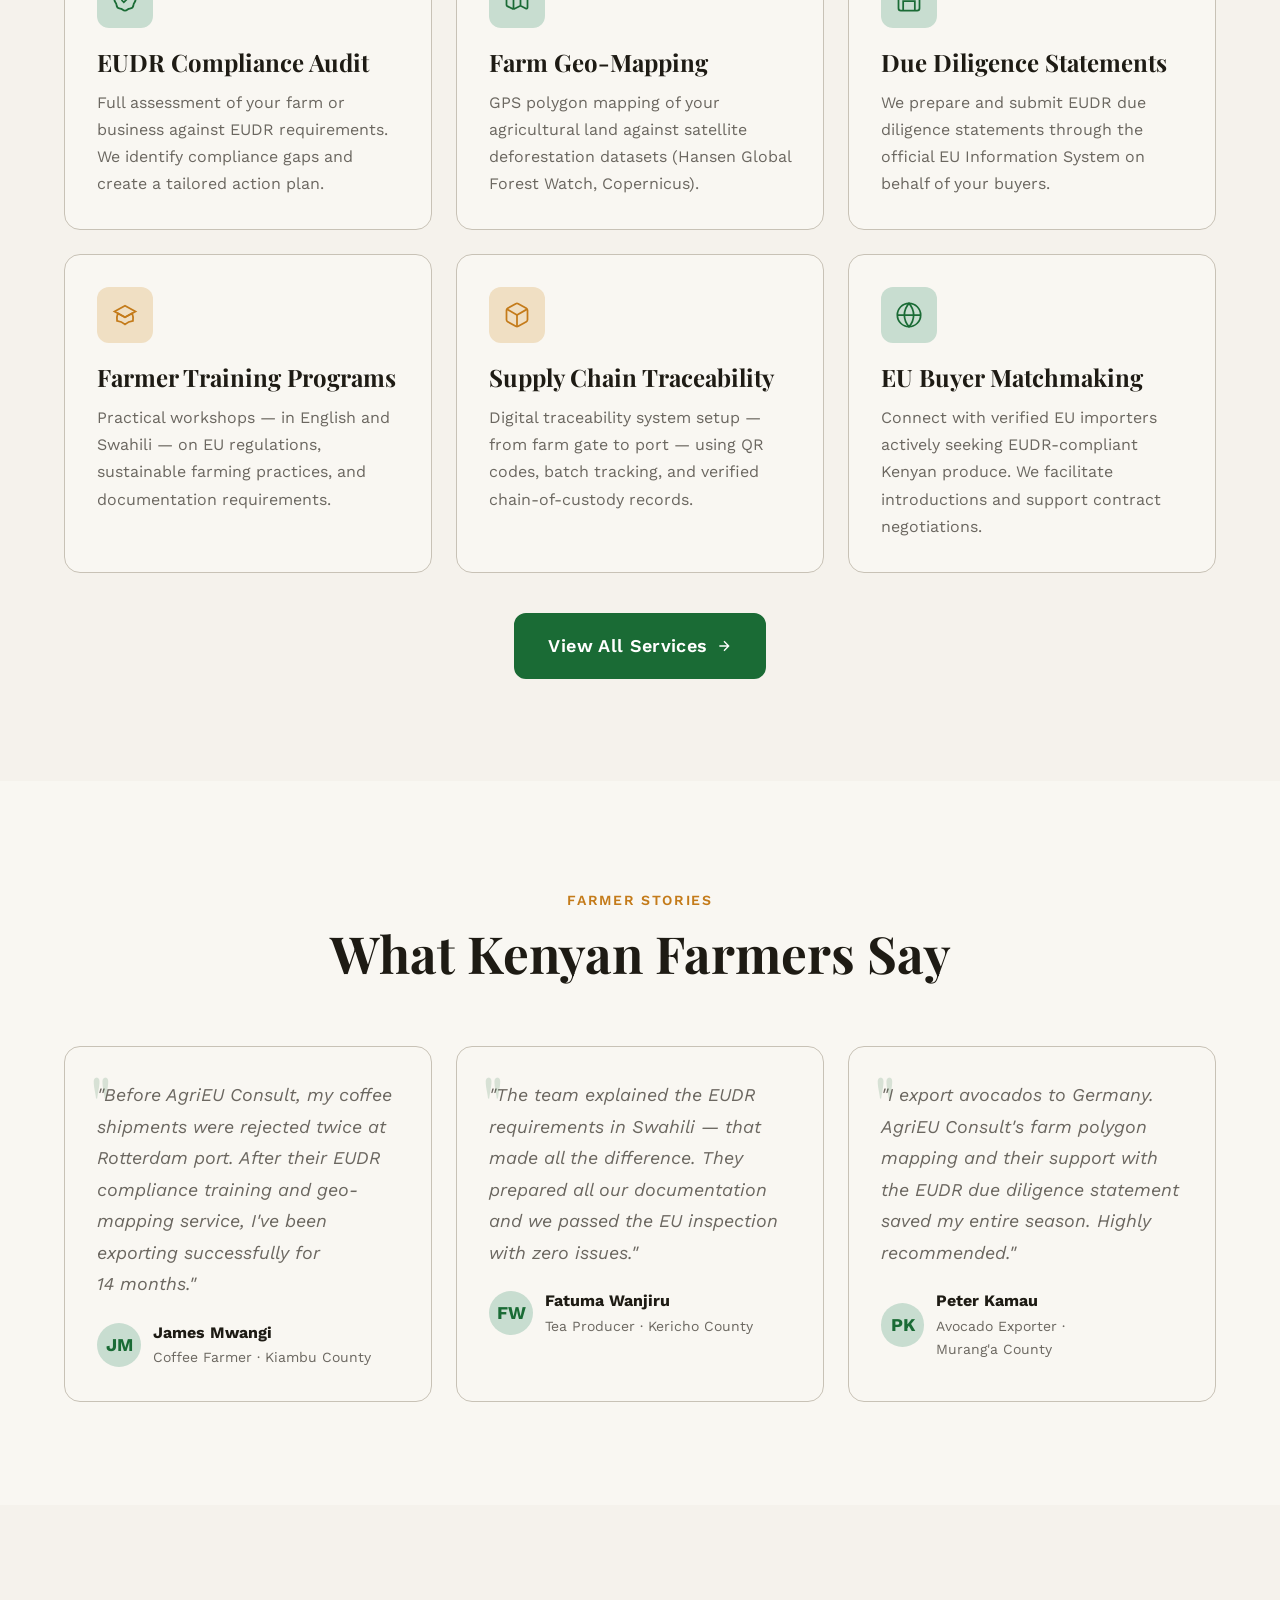
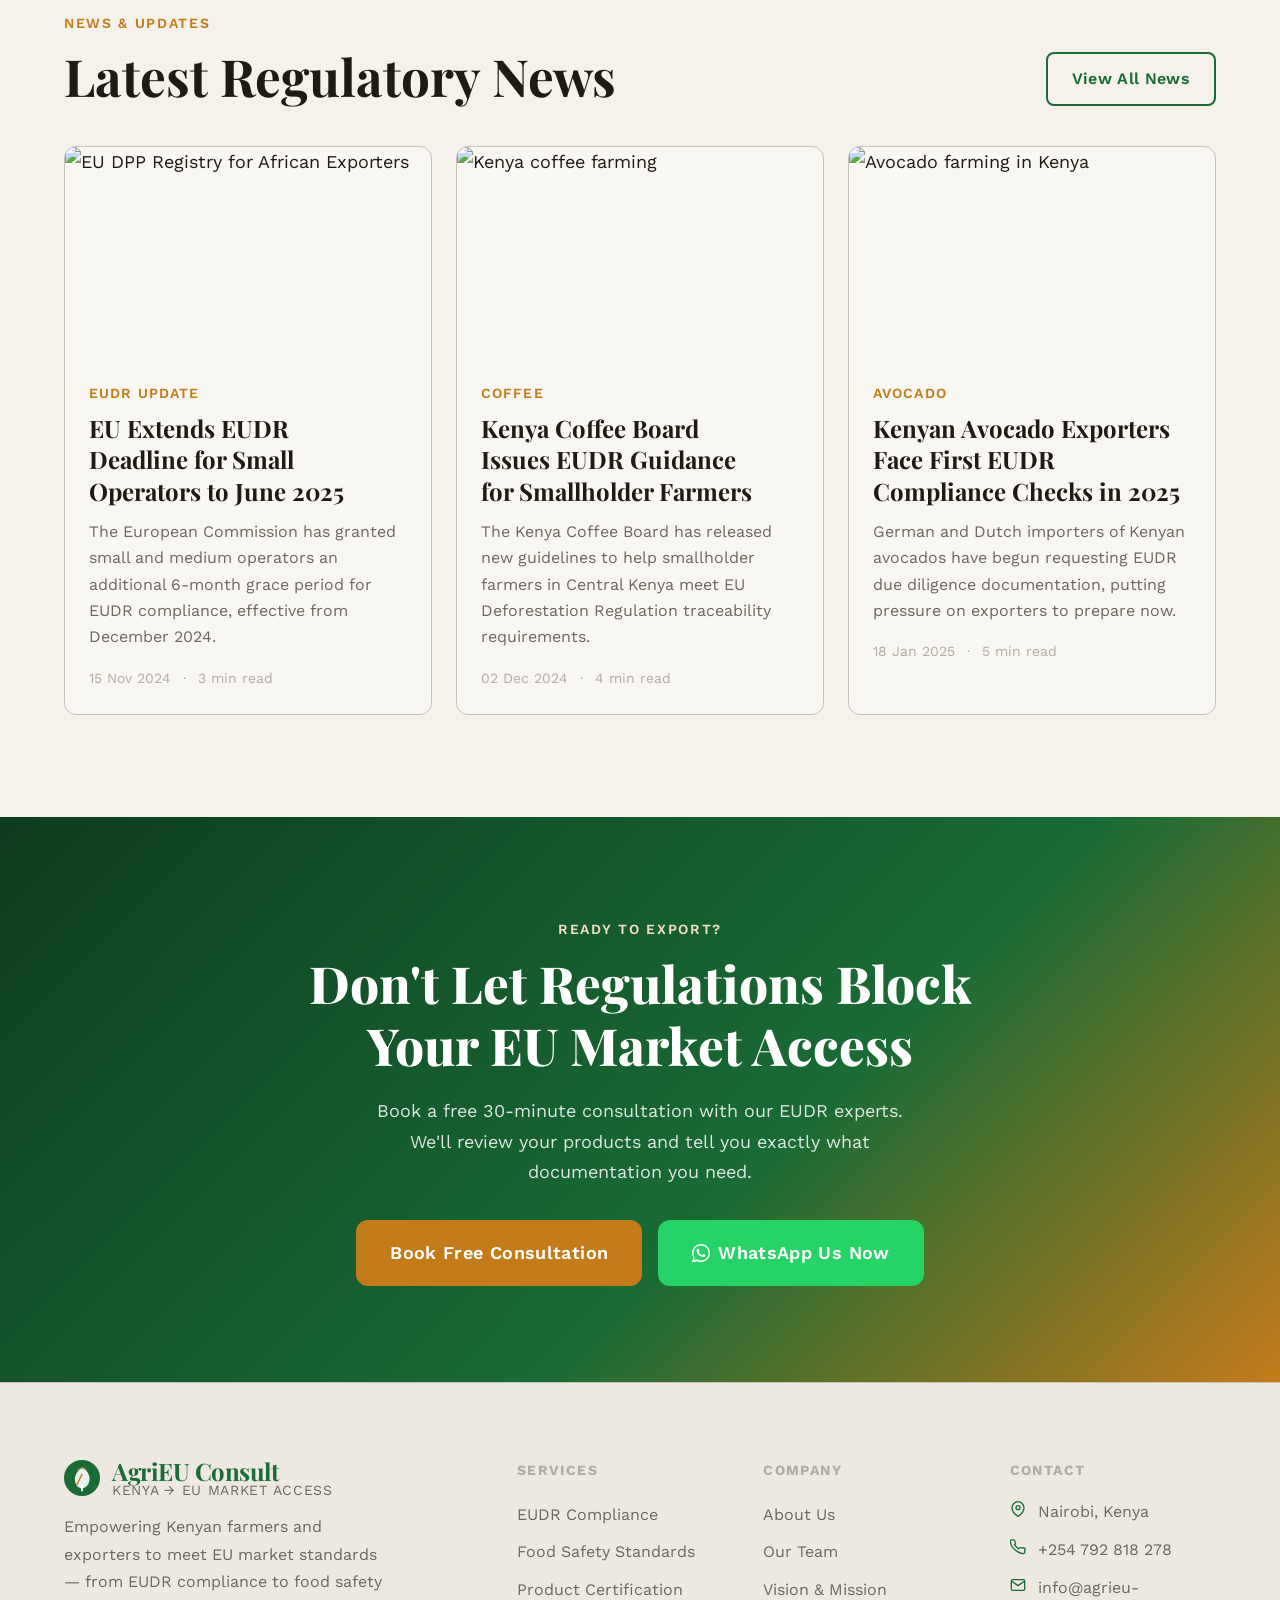
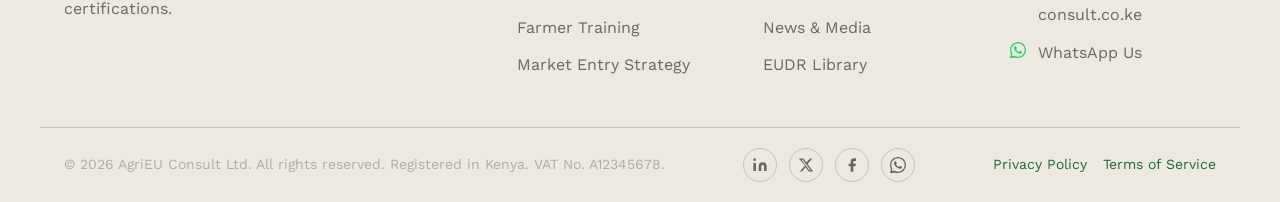
==== commit cca94514: "Rename homepage from AgriEU Consult to WOAgriTech" ====
--- a/AgriEU Consult/index.html
+++ b/AgriEU Consult/index.html
@@ -1,7 +1,7 @@
 <!DOCTYPE html>
 <!--
   ============================================================
-  index.html — AgriEU Consult Homepage
+  index.html — WOAgriTech Homepage
   ============================================================
   Page Sections:
     1. Hero — full-bleed with stats overlay
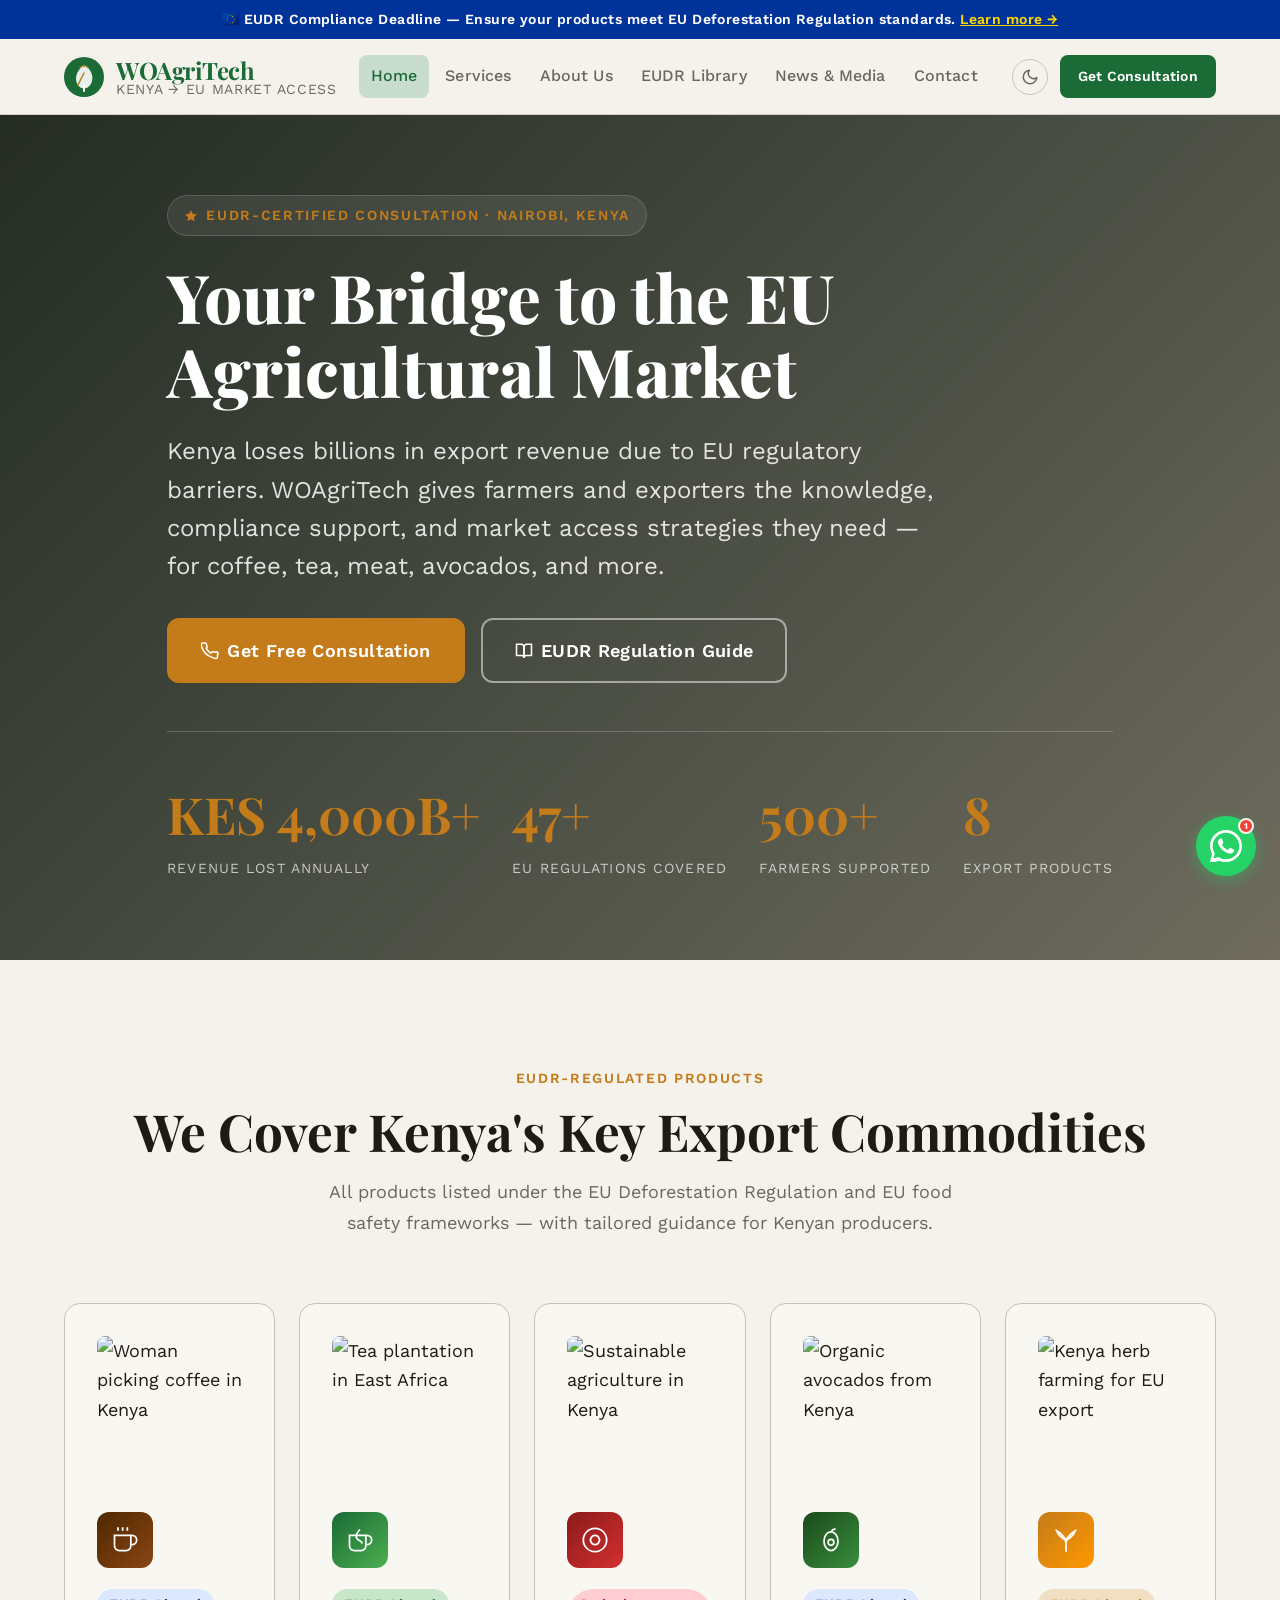
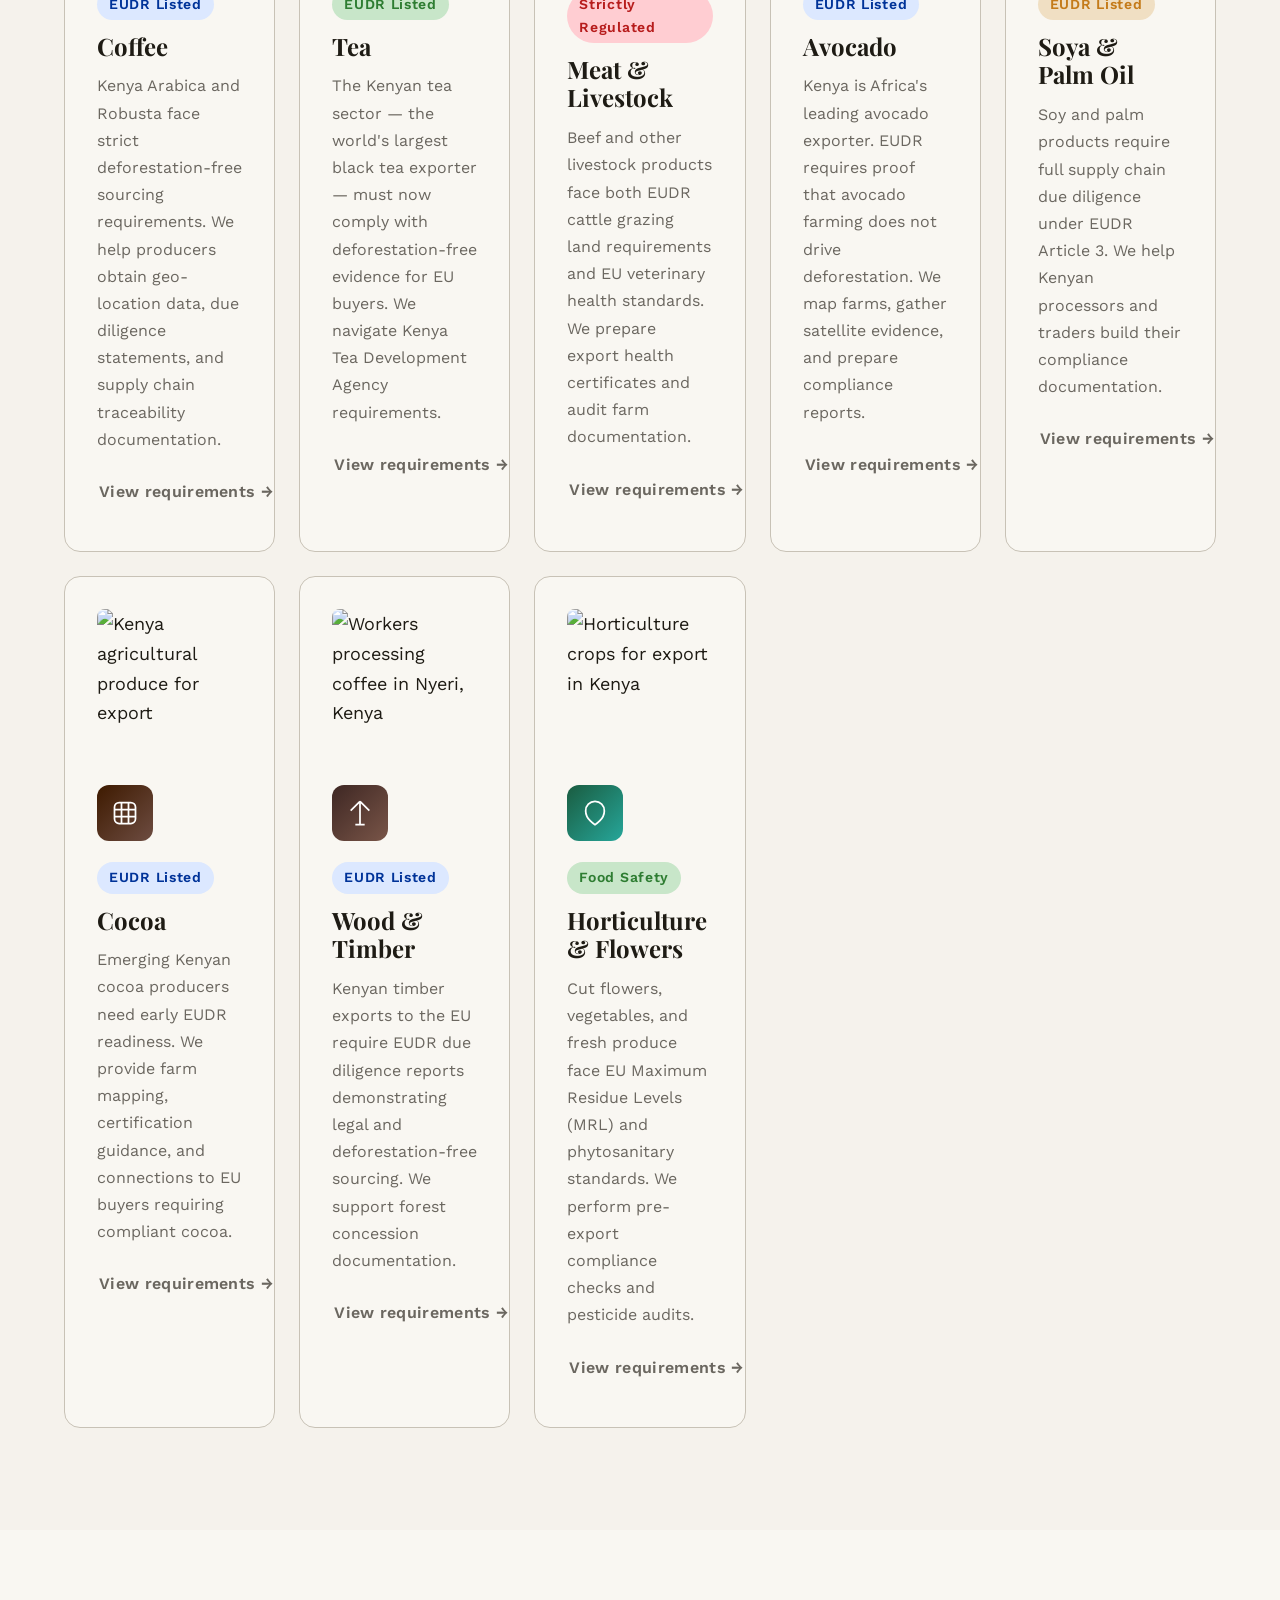
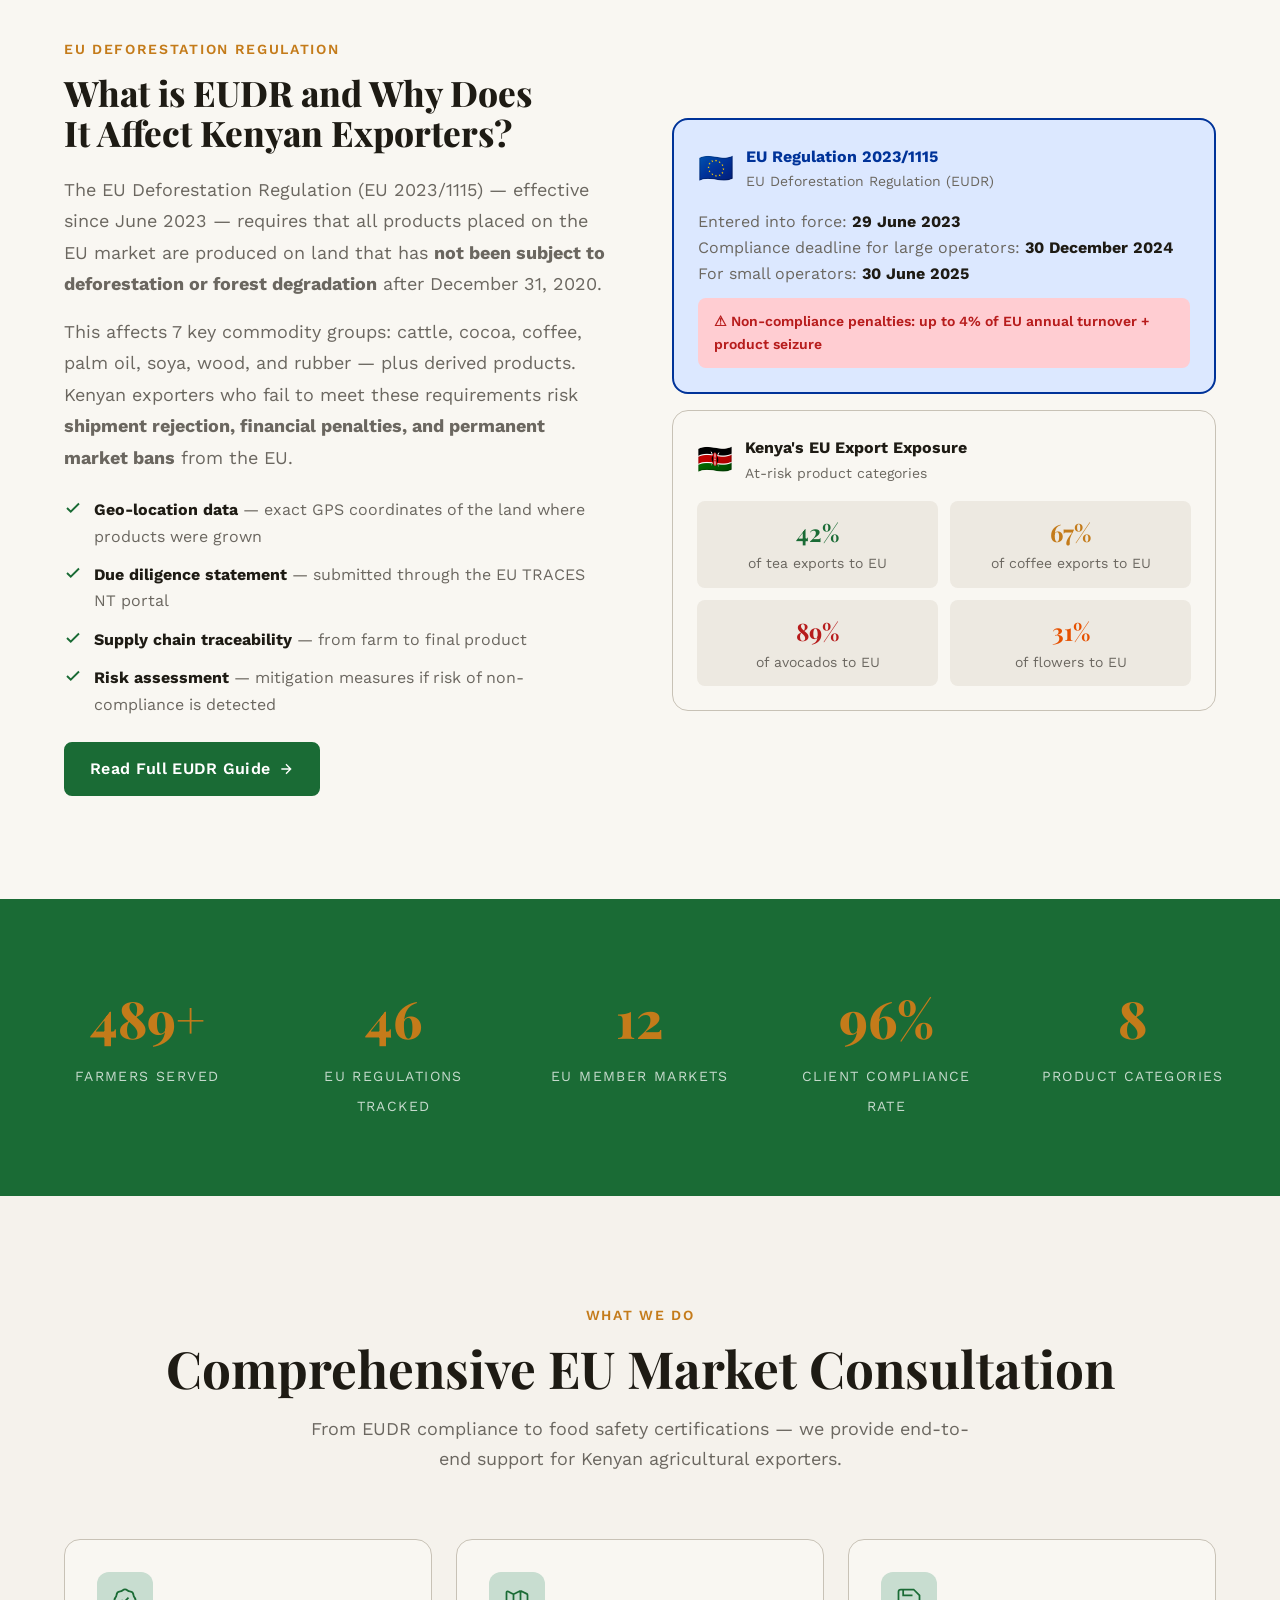
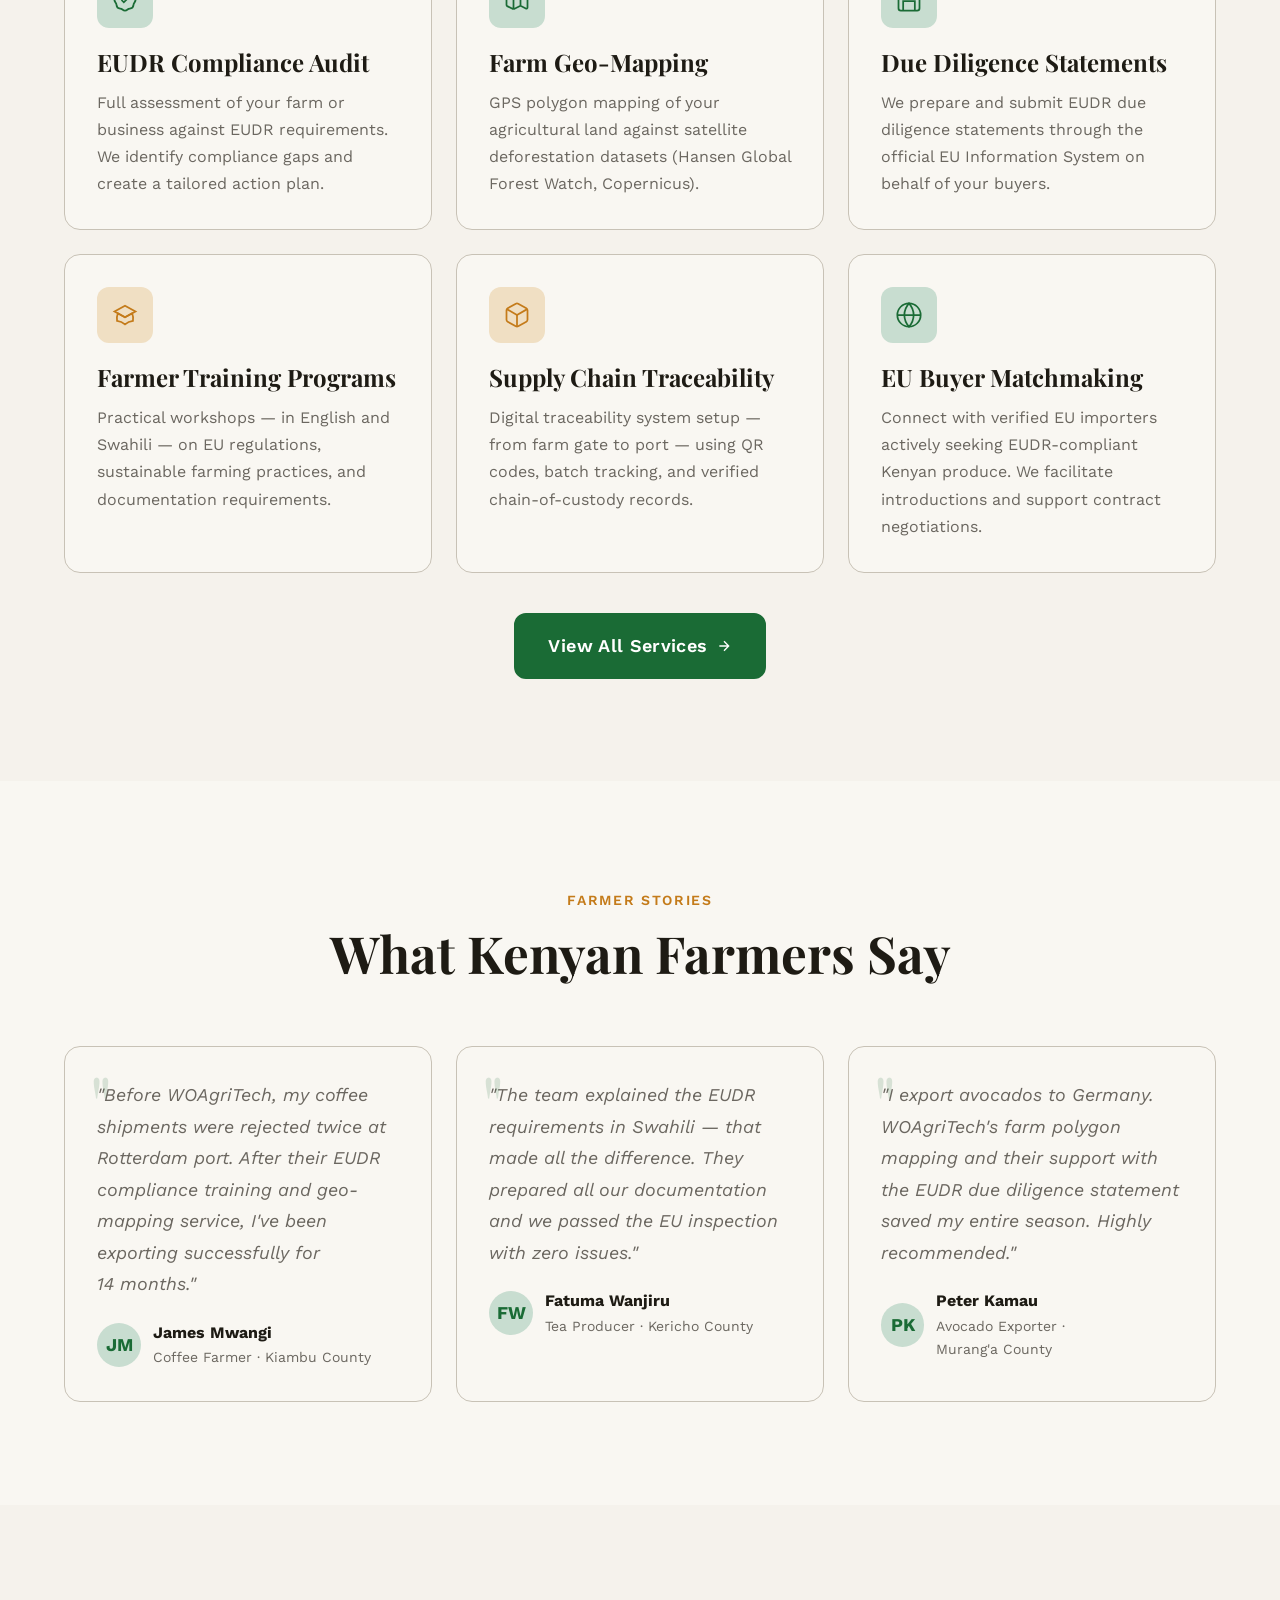
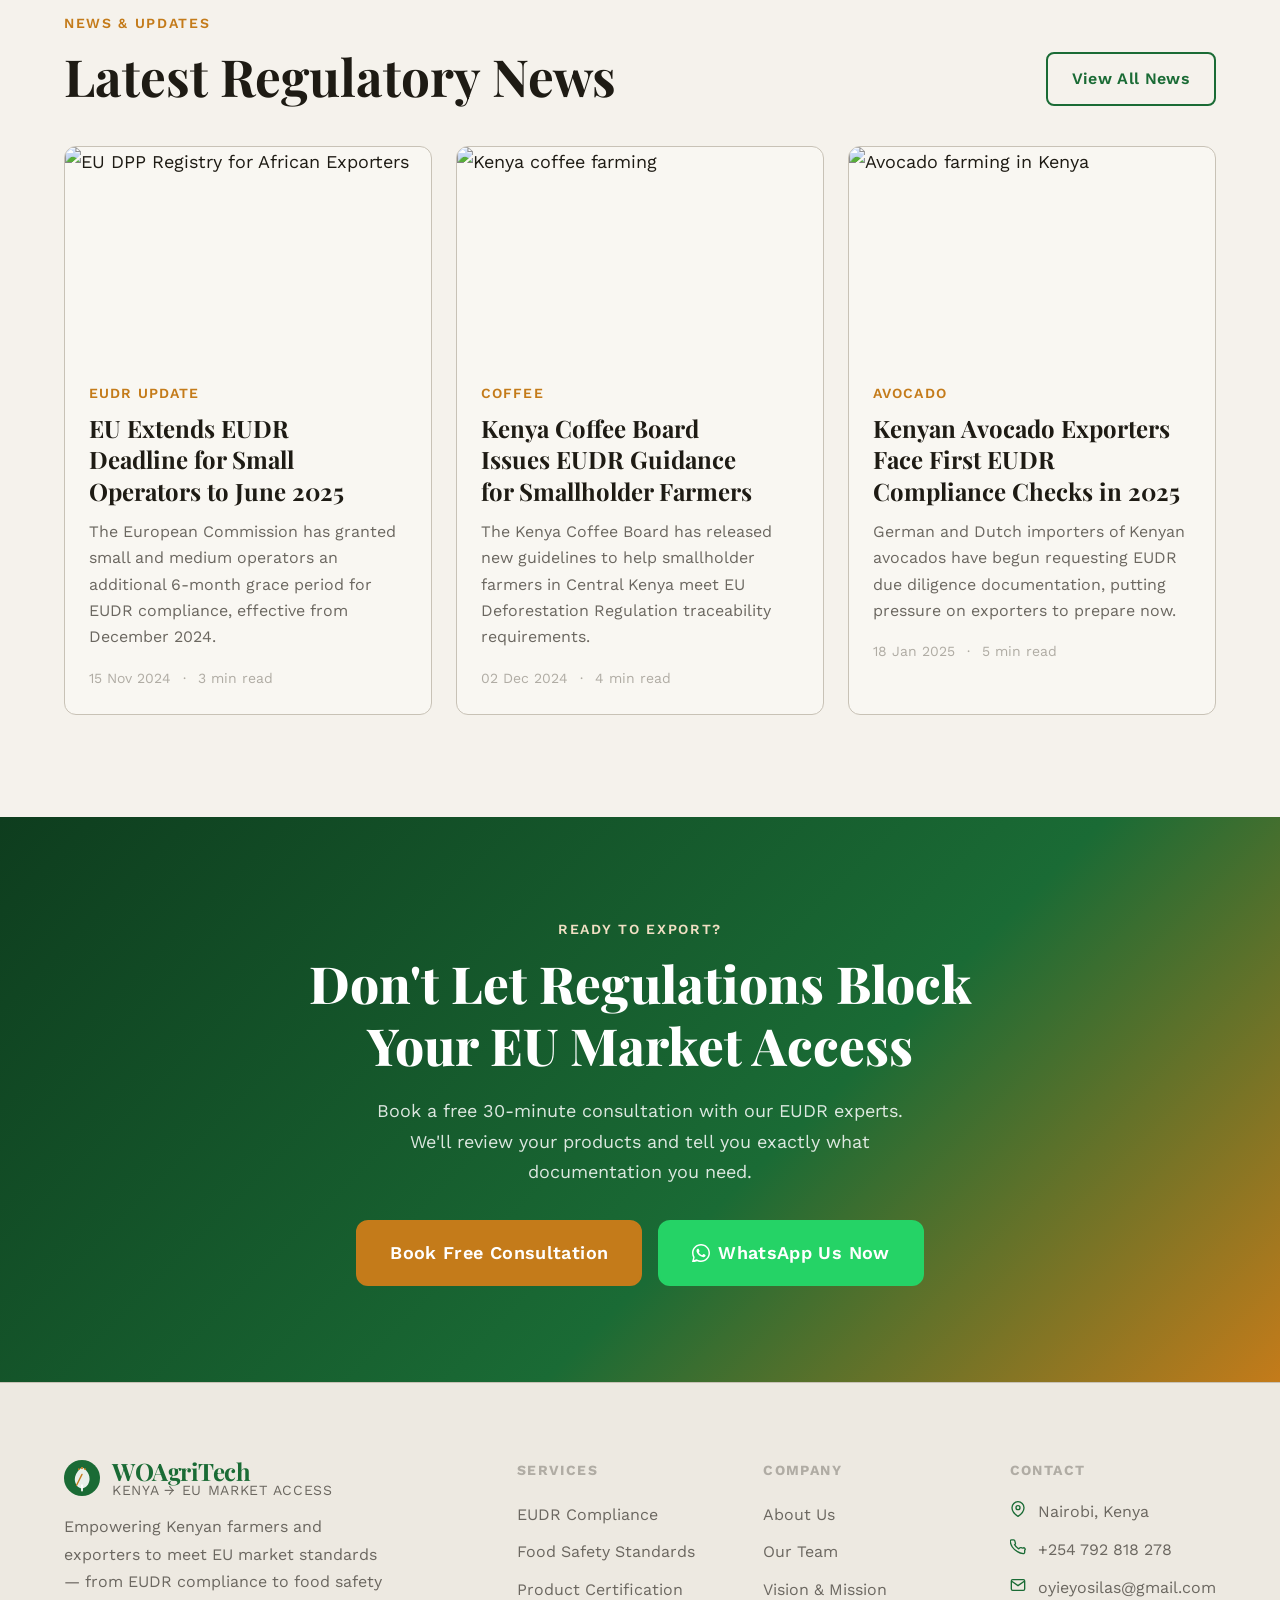
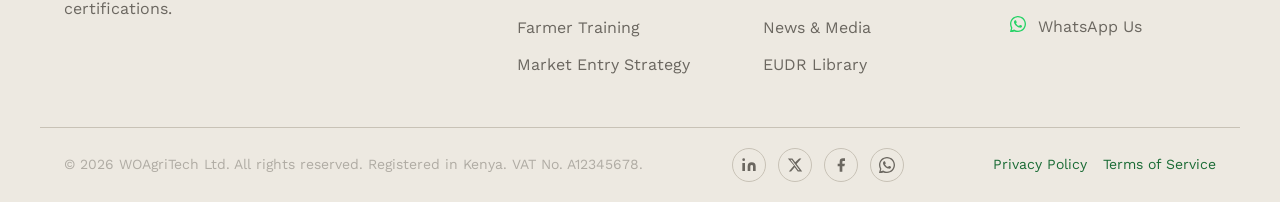
==== commit cd18cf57: "Rename AgriEU Consult to WOAgriTech in index.html" ====
--- a/AgriEU Consult/index.html
+++ b/AgriEU Consult/index.html
@@ -25,7 +25,7 @@
 <head>
   <meta charset="UTF-8"/>
   <meta name="viewport" content="width=device-width, initial-scale=1.0"/>
-  <title>AgriEU Consult — Kenya EU Market Access & EUDR Compliance</title>
+  <title>WOAgriTech — Kenya EU Market Access & EUDR Compliance</title>
 
   <!-- SEO Meta -->
   <meta name="description"
@@ -440,7 +440,7 @@
         </h1>
 
         <p class="hero-subtitle">
-          Kenya loses billions in export revenue due to EU regulatory barriers. AgriEU Consult gives farmers and exporters the knowledge, compliance support, and market access strategies they need — for coffee, tea, meat, avocados, and more.
+          Kenya loses billions in export revenue due to EU regulatory barriers. WOAgriTech gives farmers and exporters the knowledge, compliance support, and market access strategies they need — for coffee, tea, meat, avocados, and more.
         </p>
 
         <div class="hero-actions">
@@ -939,7 +939,7 @@
         <div class="grid-3 reveal-group">
           <div class="testimonial-card reveal">
             <p class="testimonial-text">
-              "Before AgriEU Consult, my coffee shipments were rejected twice at Rotterdam port. After their EUDR compliance training and geo-mapping service, I've been exporting successfully for 14 months."
+              "Before WOAgriTech, my coffee shipments were rejected twice at Rotterdam port. After their EUDR compliance training and geo-mapping service, I've been exporting successfully for 14 months."
             </p>
             <div class="testimonial-author">
               <div class="testimonial-author-img" style="display:flex;align-items:center;justify-content:center;font-weight:700;color:var(--color-primary)">JM</div>
@@ -965,7 +965,7 @@
 
           <div class="testimonial-card reveal">
             <p class="testimonial-text">
-              "I export avocados to Germany. AgriEU Consult's farm polygon mapping and their support with the EUDR due diligence statement saved my entire season. Highly recommended."
+              "I export avocados to Germany. WOAgriTech's farm polygon mapping and their support with the EUDR due diligence statement saved my entire season. Highly recommended."
             </p>
             <div class="testimonial-author">
               <div class="testimonial-author-img" style="display:flex;align-items:center;justify-content:center;font-weight:700;color:var(--color-primary)">PK</div>
--- a/AgriEU Consult/css/tokens.css
+++ b/AgriEU Consult/css/tokens.css
@@ -1,6 +1,6 @@
 /*
  * ============================================================
- * tokens.css — AgriEU Consult Design Tokens
+ * tokens.css — WOAgriTech Design Tokens
  * ------------------------------------------------------------
  * Contains all CSS custom properties for the design system:
  * typography scale, spacing system, color palette (light+dark),
--- a/AgriEU Consult/css/base.css
+++ b/AgriEU Consult/css/base.css
@@ -1,6 +1,6 @@
 /*
  * ============================================================
- * base.css — AgriEU Consult Global Reset & Base Styles
+ * base.css — WOAgriTech Global Reset & Base Styles
  * ------------------------------------------------------------
  * Universal reset, typography base, accessibility utilities,
  * and scroll behaviour. Loaded on every page.
--- a/AgriEU Consult/css/components.css
+++ b/AgriEU Consult/css/components.css
@@ -1,6 +1,6 @@
 /*
  * ============================================================
- * components.css — AgriEU Consult Shared UI Components
+ * components.css — WOAgriTech Shared UI Components
  * ------------------------------------------------------------
  * Reusable components used across all pages:
  *   - Navigation header & mobile menu
